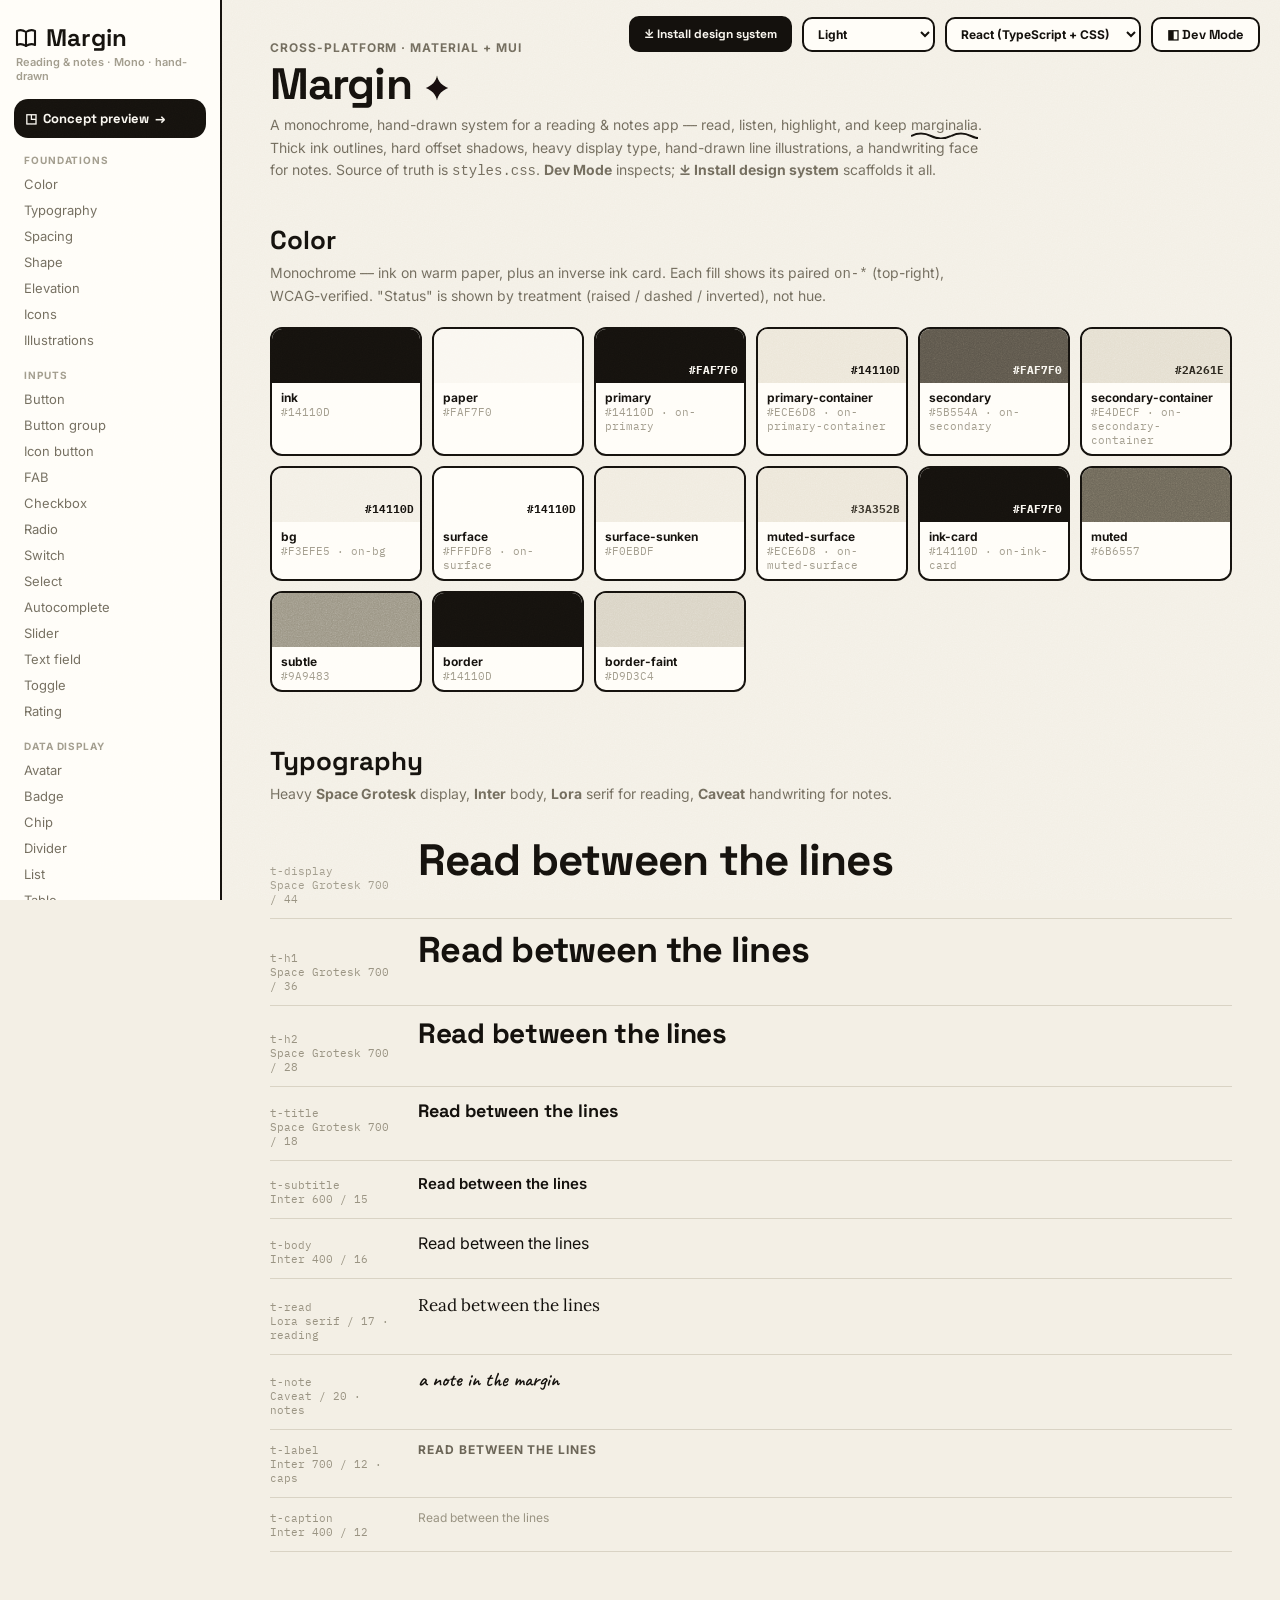
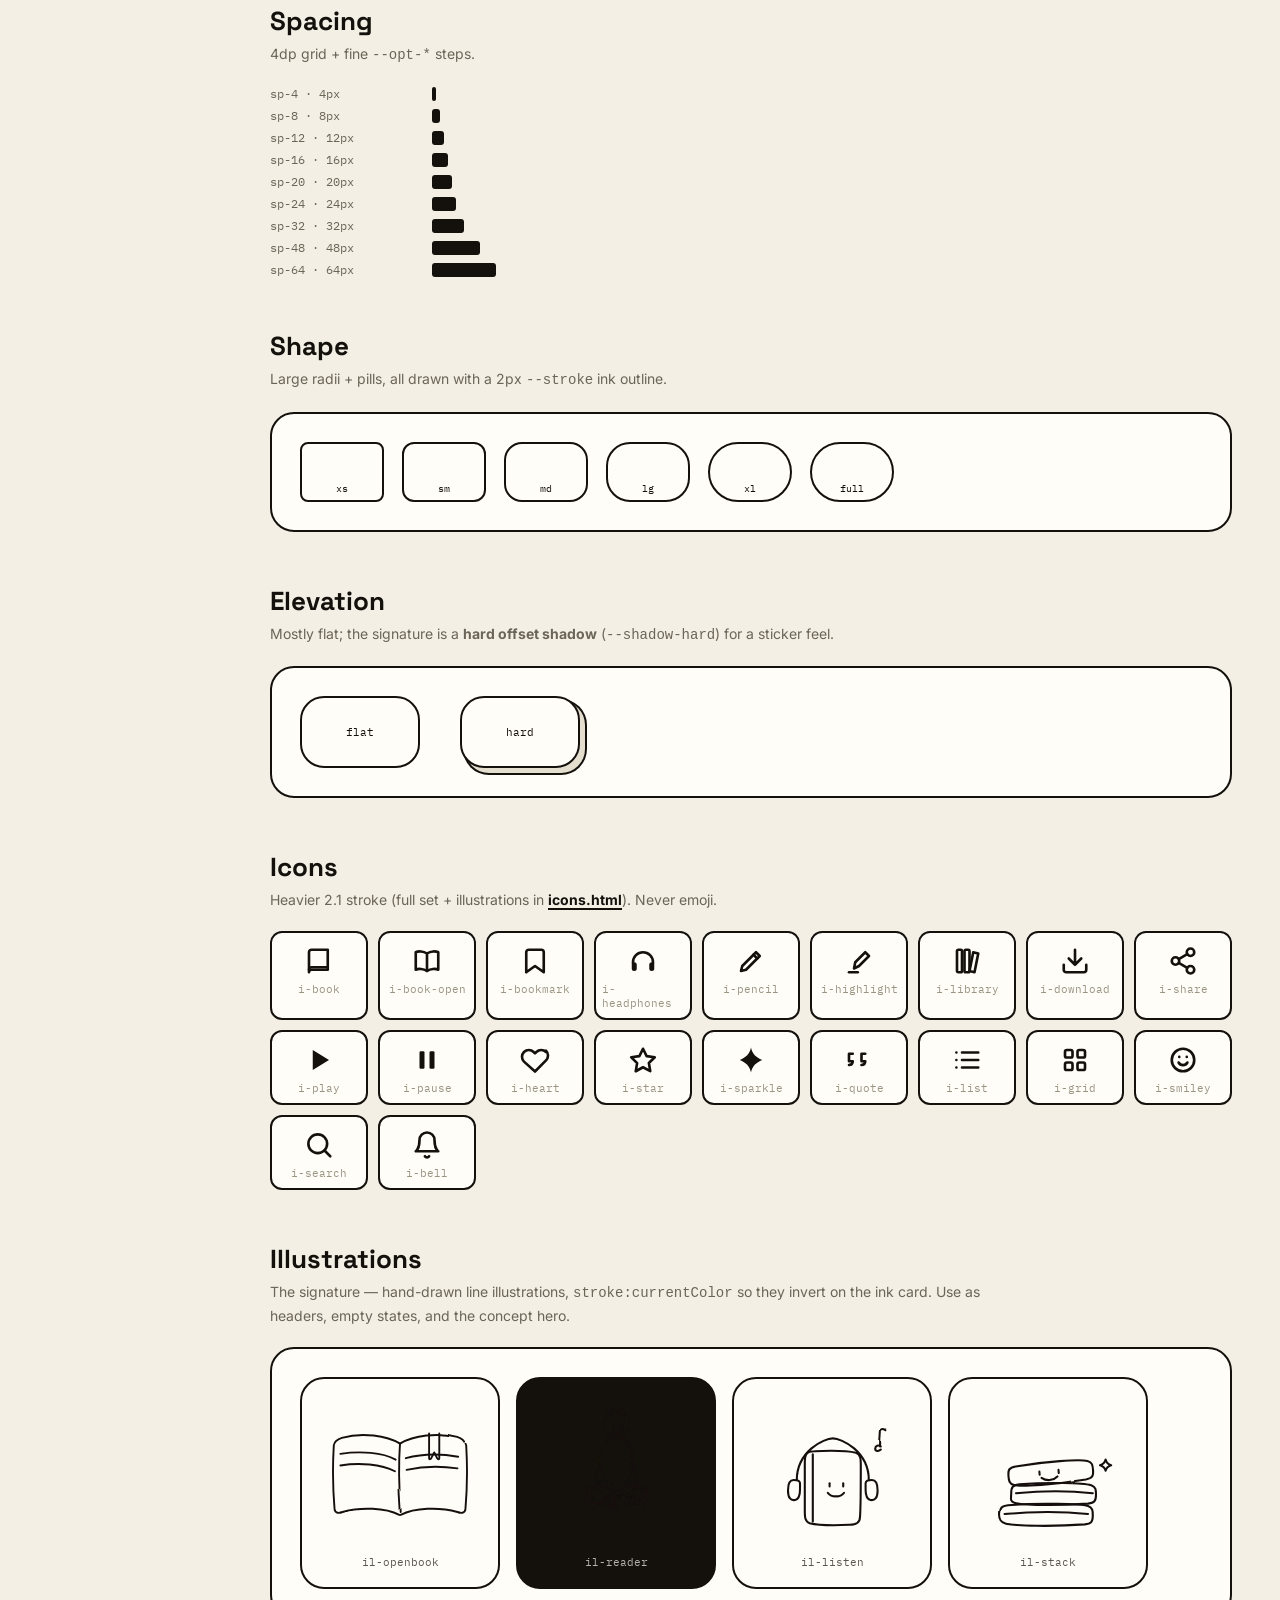
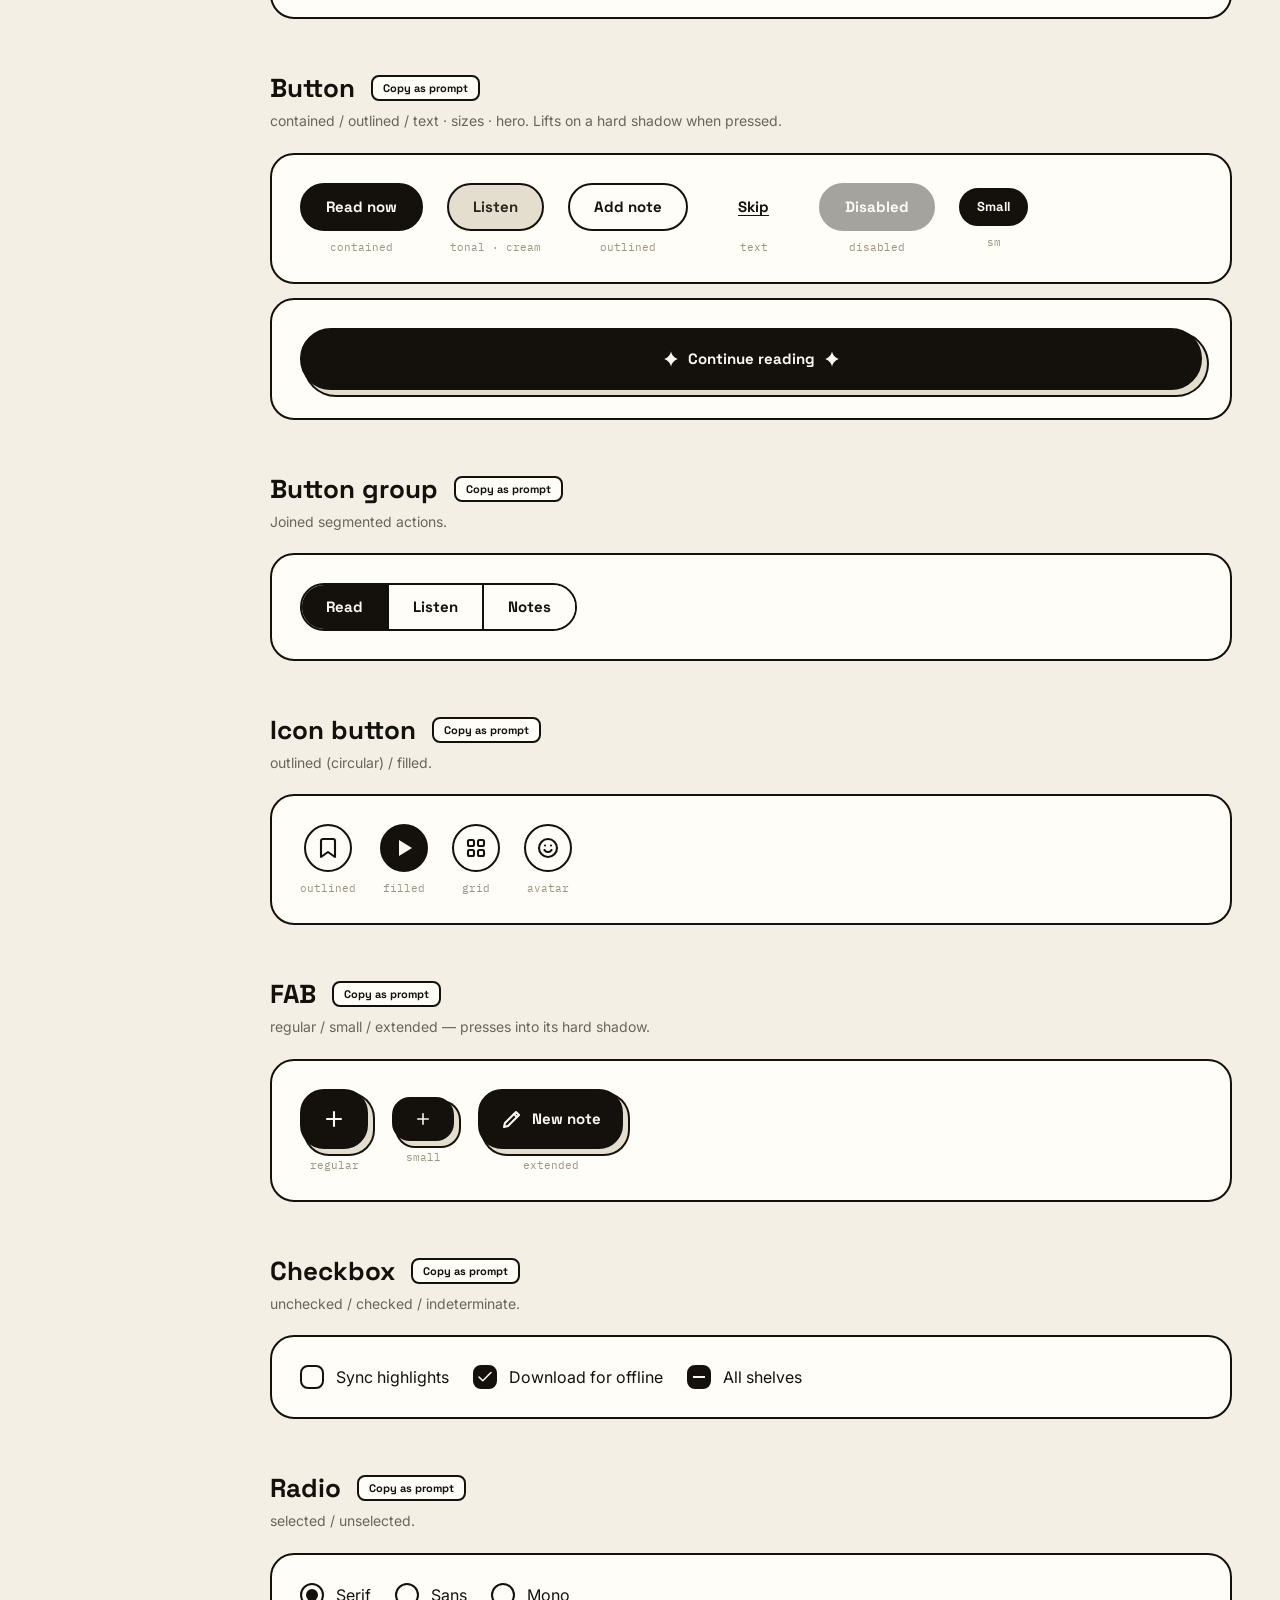
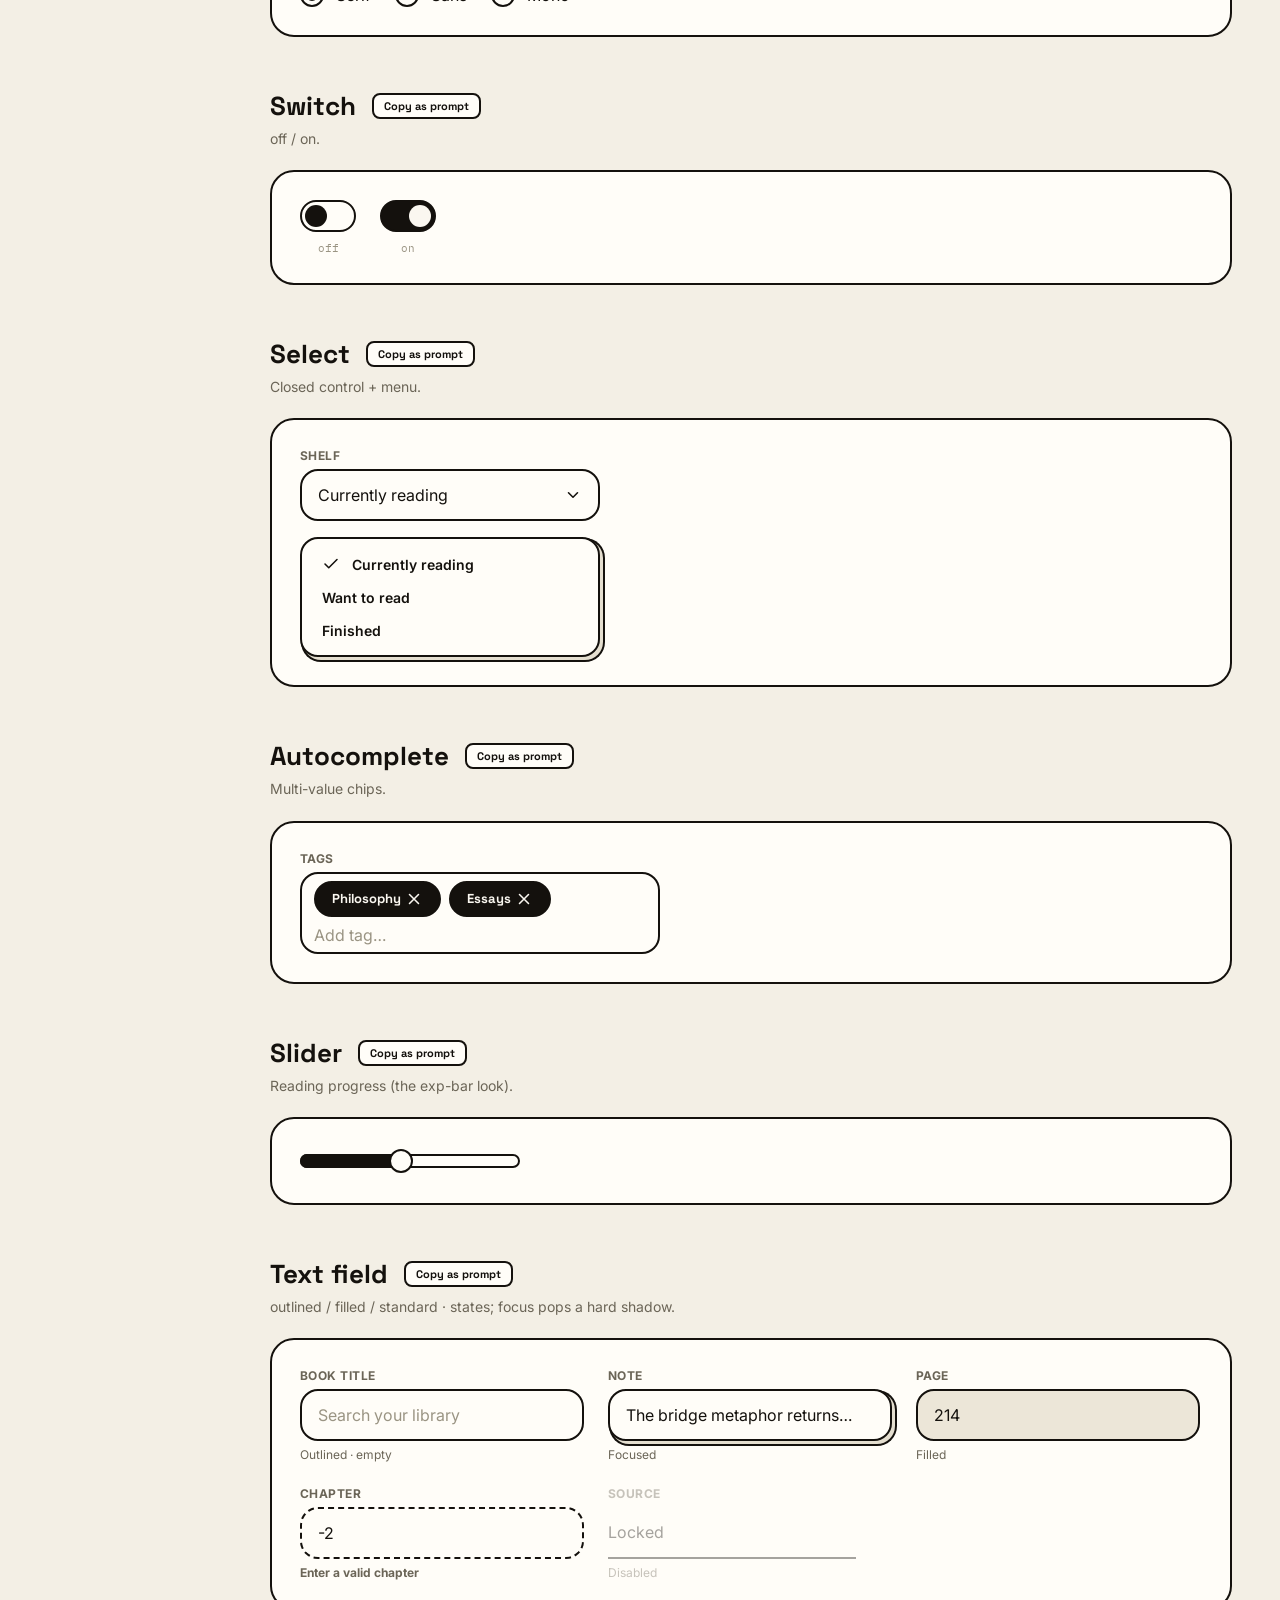
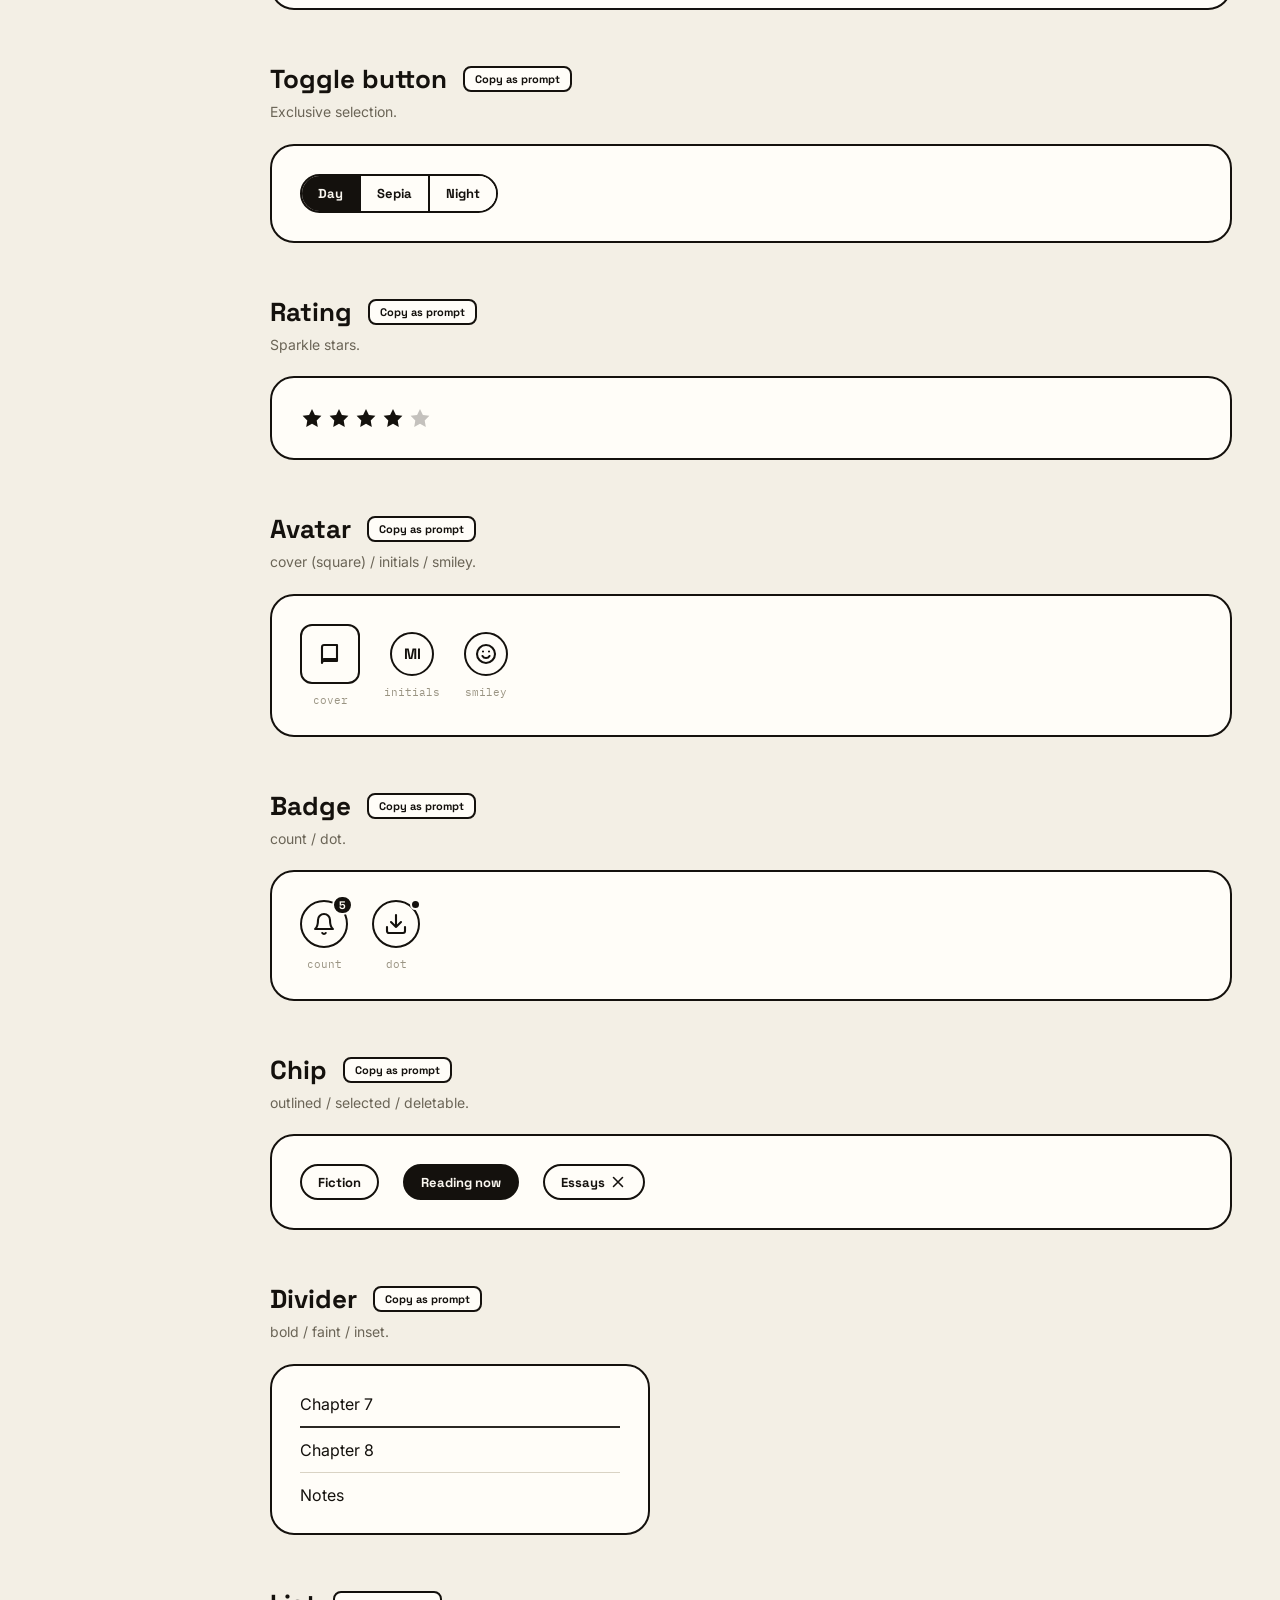
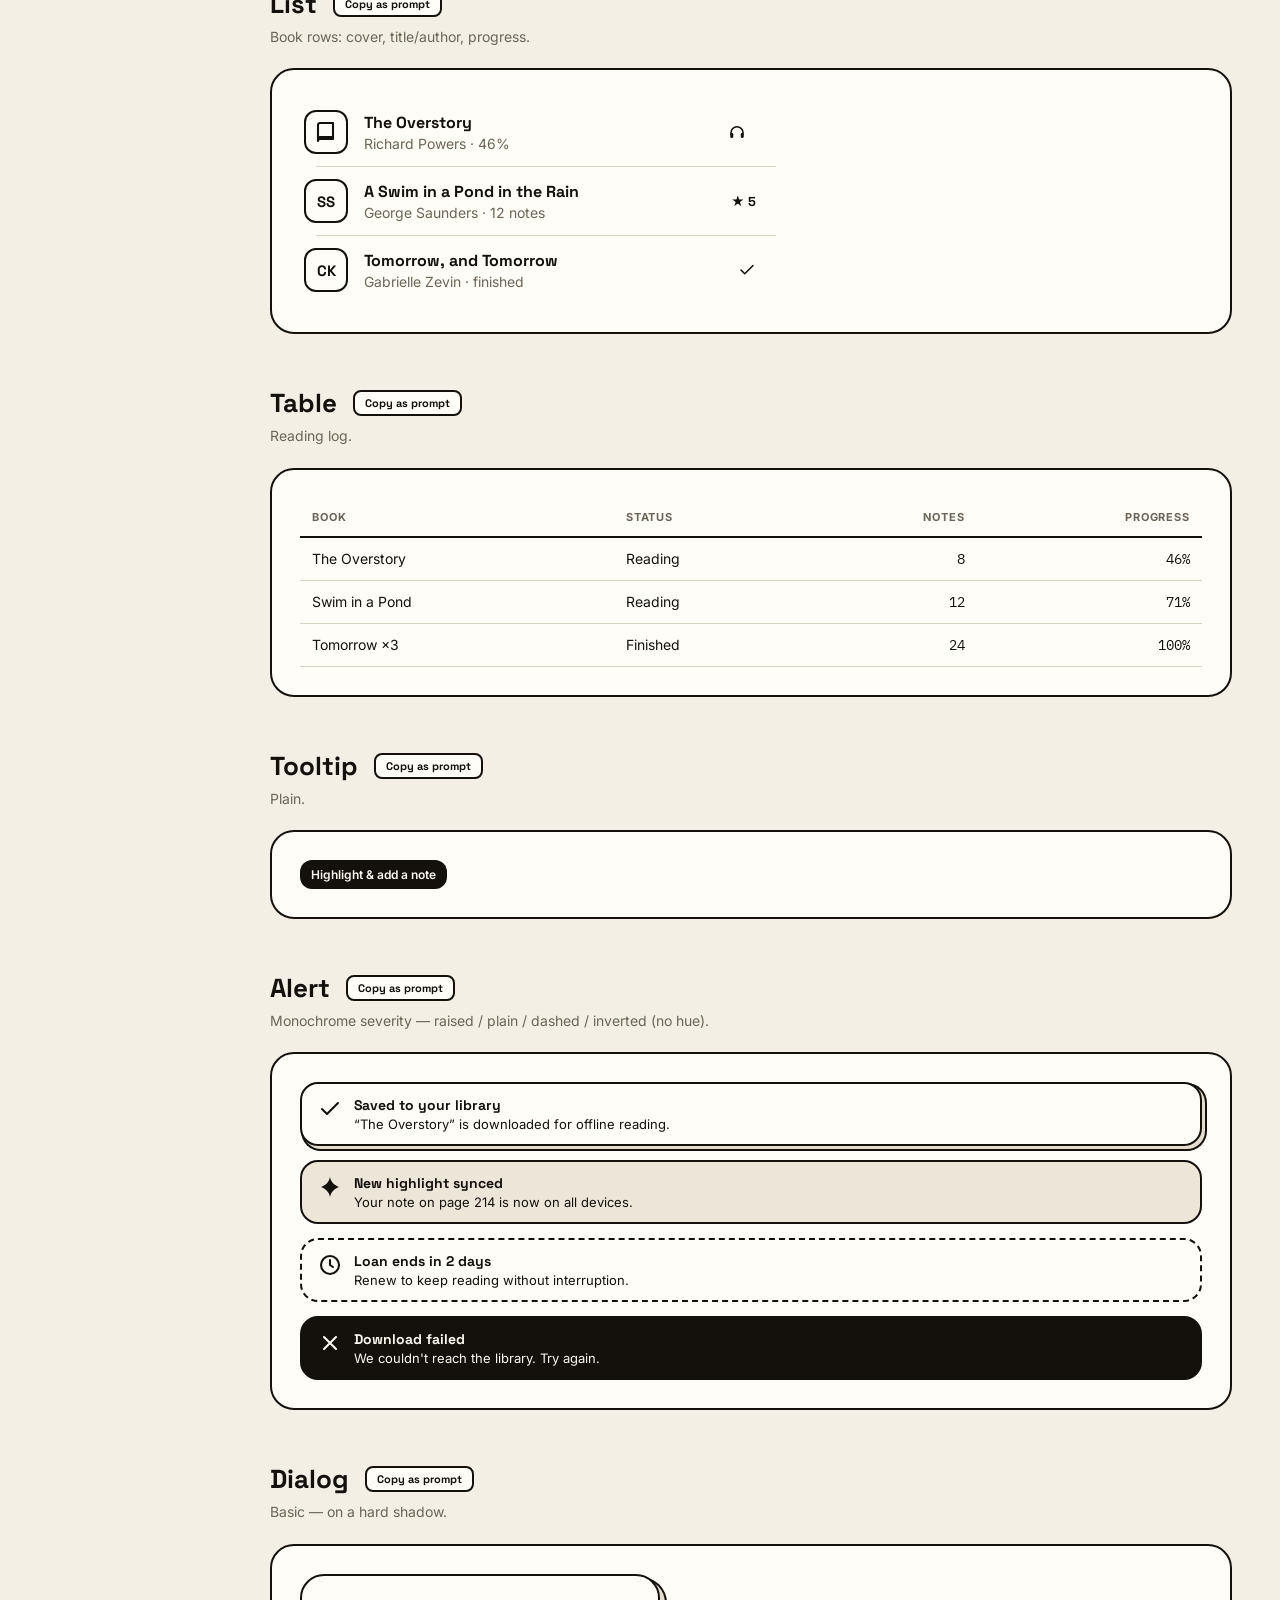
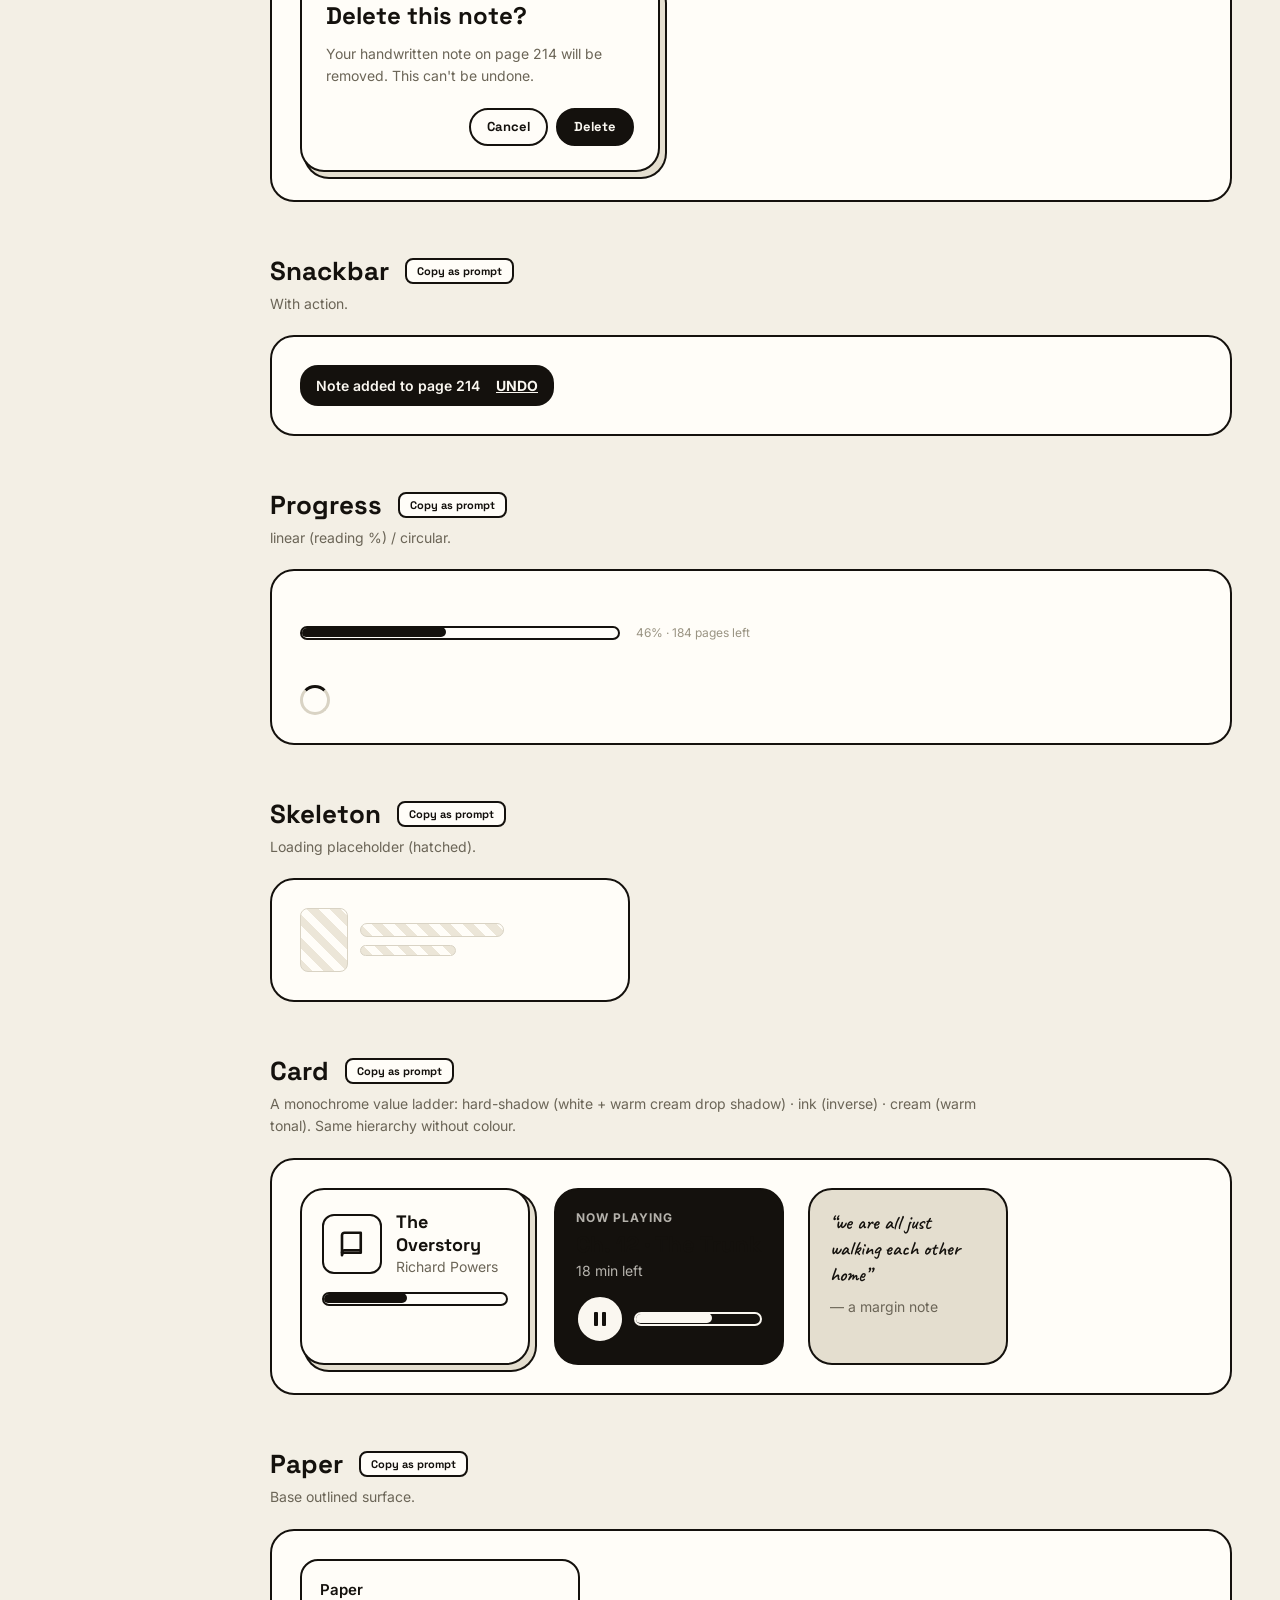
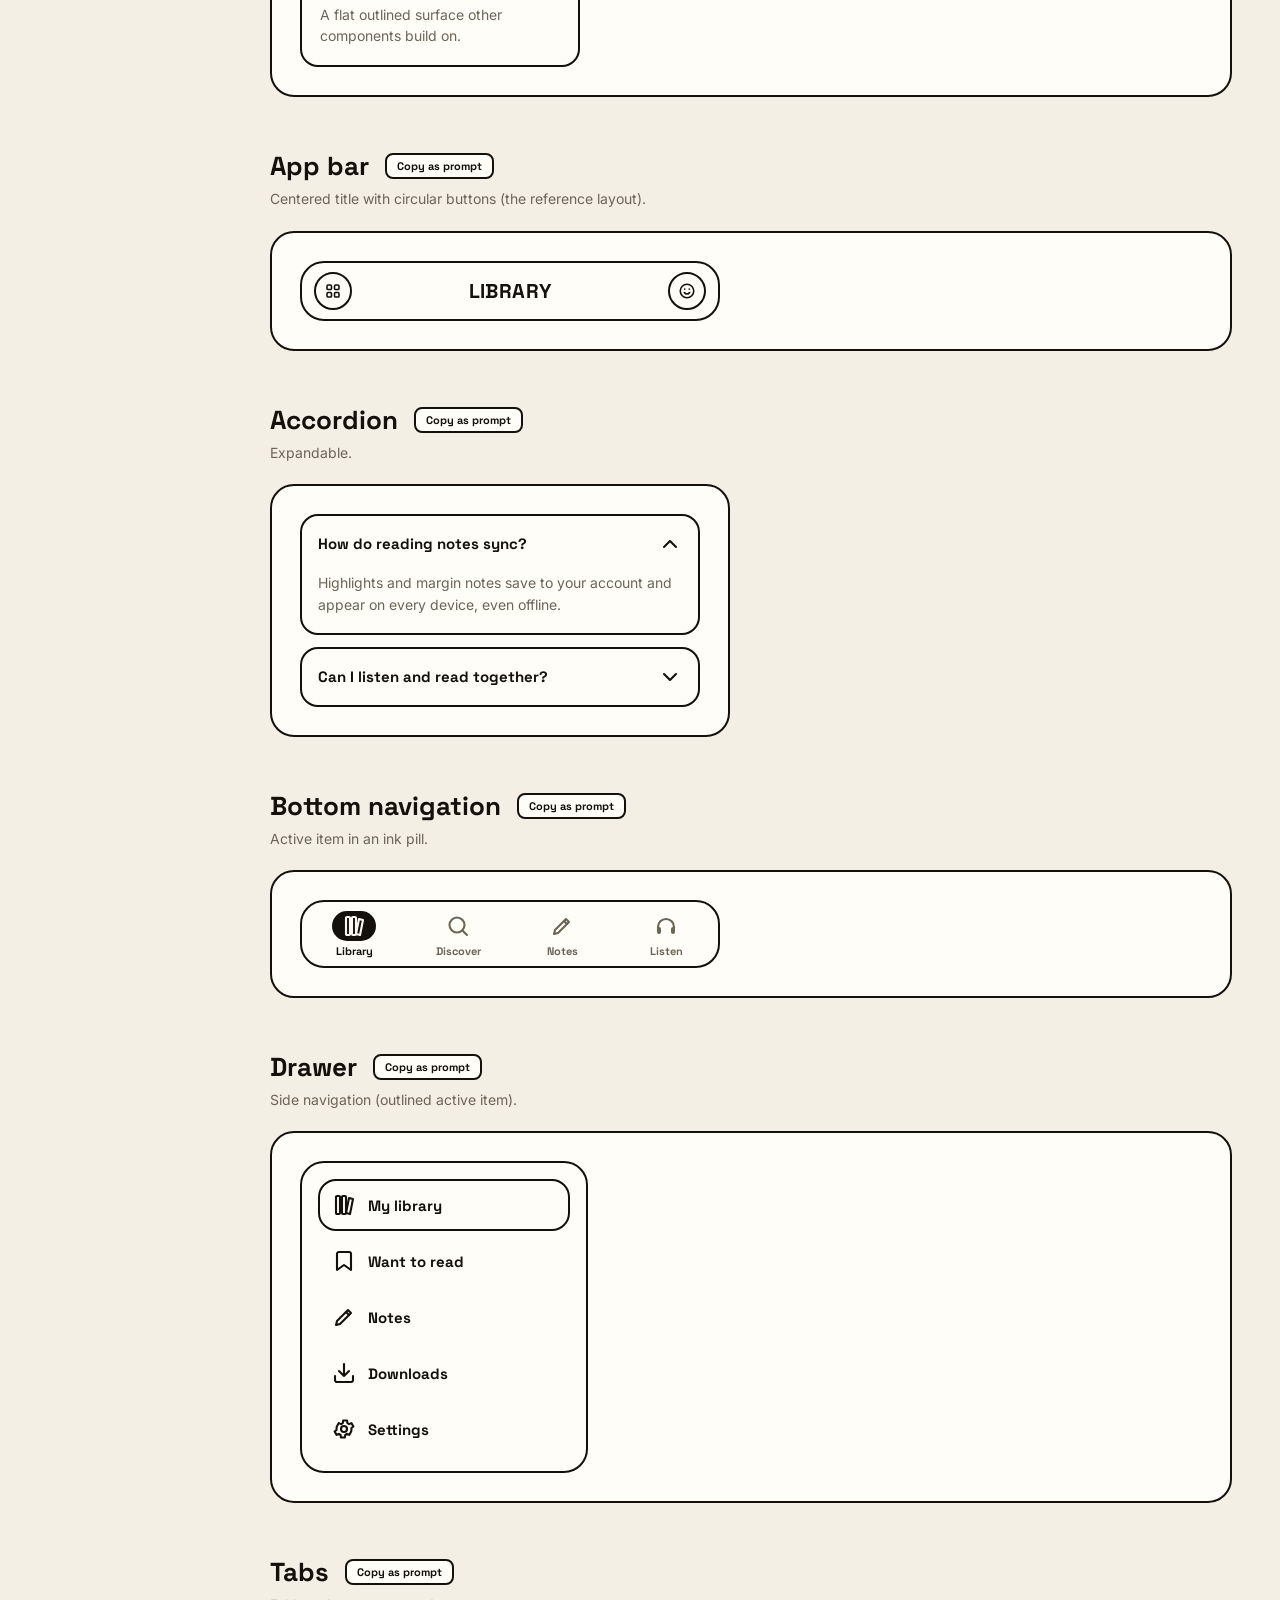
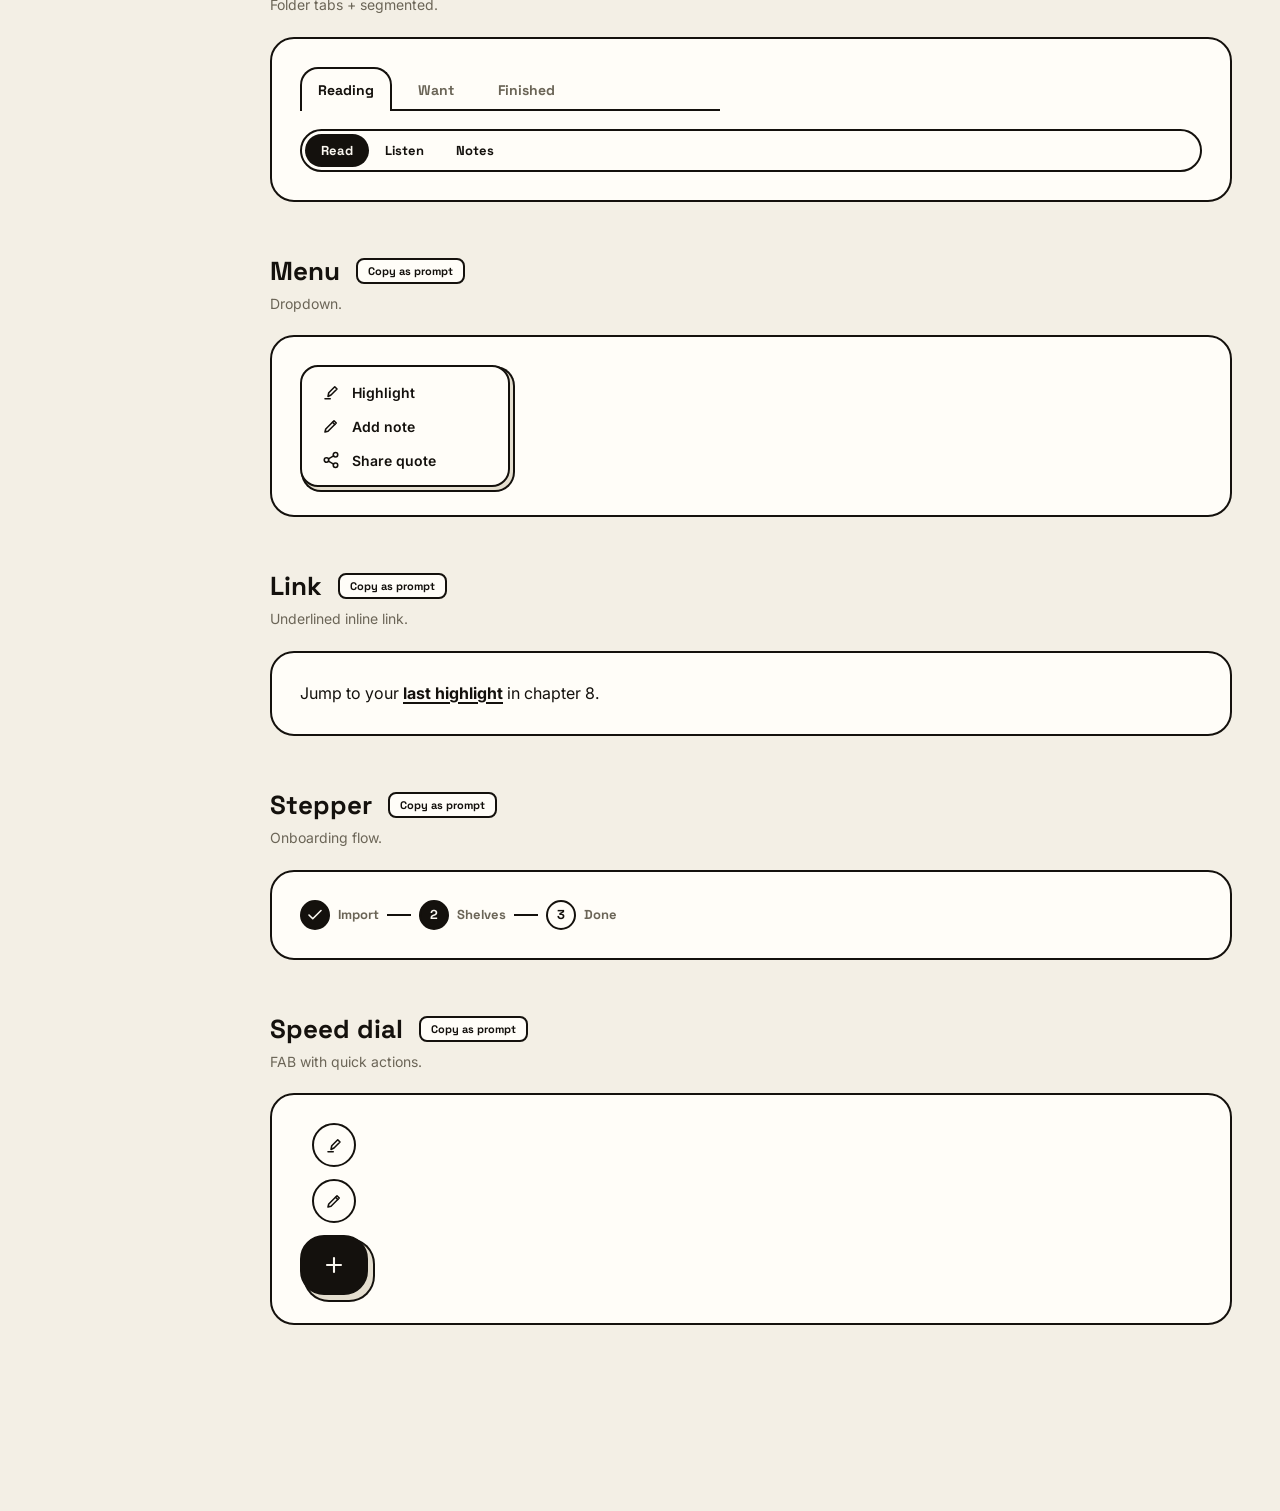
==== examples/02-margin-handdrawn-mono/design-system/index.html @ fa1cd0fe "Mobile Design System — a Claude Code skill for greenfield mobile design systems Turn a one-line brie" ====
<!doctype html>
<html lang="en">
<head>
<meta charset="utf-8">
<meta name="viewport" content="width=device-width, initial-scale=1">
<title>Margin · Design System</title>
<link href="https://fonts.googleapis.com/css2?family=Space+Grotesk:wght@500;600;700&family=Inter:wght@400;500;600;700&family=Caveat:wght@600;700&family=Lora:wght@400;500;600&family=IBM+Plex+Mono:wght@500;600&display=swap" rel="stylesheet">
<link rel="stylesheet" href="styles.css">
<style>
body{font-family:var(--font-body);color:var(--on-surface);background:var(--bg);display:flex}
nav.side{position:sticky;top:0;align-self:flex-start;height:100vh;width:222px;flex:0 0 222px;background:var(--surface);border-right:var(--stroke) solid var(--ink);padding:22px 14px;overflow:auto}
nav.side .brand{font:700 24px var(--font-display);color:var(--ink);margin-bottom:2px;display:flex;align-items:center;gap:8px}
nav.side .tag{font:600 11px var(--font-body);color:var(--subtle);margin:0 0 16px 2px}
nav.side a{display:block;padding:5px 10px;border-radius:8px;font-size:13px;color:var(--muted);text-decoration:none}
nav.side a:hover{background:var(--muted-surface);color:var(--ink)}
nav.side a.concept-link{margin:0 0 8px;padding:11px;font-weight:700;color:var(--on-primary);background:var(--ink);border-radius:14px;font-family:var(--font-display)}
nav.side .grp{font:700 10px var(--font-body);letter-spacing:.9px;text-transform:uppercase;color:var(--subtle);margin:16px 0 5px 10px}
main{flex:1;padding:40px 48px 140px;max-width:1080px}
section{margin-bottom:52px;scroll-margin-top:20px}
h2.sec{font:700 26px var(--font-display);color:var(--on-surface);margin-bottom:5px;display:flex;align-items:center;gap:8px}
.sec-desc{color:var(--muted);font-size:14px;margin-bottom:20px;max-width:720px;line-height:1.6}
.stage{background:var(--surface);border:var(--stroke) solid var(--ink);border-radius:var(--r-lg);padding:28px;display:flex;flex-wrap:wrap;gap:24px;align-items:center}
.stage.col{flex-direction:column;align-items:stretch}
.cell{display:flex;flex-direction:column;align-items:center;gap:9px}.spec{font:11px var(--font-mono);color:var(--subtle)}
.colors{display:grid;grid-template-columns:repeat(auto-fill,minmax(150px,1fr));gap:10px}
.sw{border:var(--stroke) solid var(--ink);border-radius:var(--r-sm);overflow:hidden;background:var(--surface)}
.sw .c{height:54px;display:flex;align-items:flex-end;justify-content:flex-end;padding:6px}.sw .c .on{font:700 11px var(--font-mono)}
.sw .m{padding:7px 9px}.sw .n{font-size:12px;font-weight:700}.sw .v{font:11px var(--font-mono);color:var(--subtle)}
.typerow{display:flex;align-items:baseline;gap:18px;padding:12px 0;border-bottom:1px solid var(--border-faint)}
.typerow .tk{width:130px;flex:0 0 130px;font:11px var(--font-mono);color:var(--subtle)}
.sprow{display:flex;align-items:center;gap:12px;margin-bottom:7px}.sprow .bar{background:var(--ink);height:14px;border-radius:3px}.sprow .lbl{width:150px;font:12px var(--font-mono);color:var(--muted)}
.shaperow{display:flex;gap:18px;flex-wrap:wrap}.shapebox{width:84px;height:60px;background:var(--surface);border:var(--stroke) solid var(--ink);display:flex;align-items:flex-end;justify-content:center;padding:5px;font:10px var(--font-mono);color:var(--ink)}
.iconGrid{display:grid;grid-template-columns:repeat(auto-fill,minmax(92px,1fr));gap:10px}
.iconGrid .it{background:var(--surface);border:var(--stroke) solid var(--ink);border-radius:var(--r-sm);padding:13px 6px 8px;display:flex;flex-direction:column;align-items:center;gap:6px;color:var(--on-surface)}.iconGrid .it .nm{font:11px var(--font-mono);color:var(--subtle)}
.illusRow{display:flex;gap:16px;flex-wrap:wrap}.illusRow .ix{flex:0 0 200px;background:var(--surface);border:var(--stroke) solid var(--ink);border-radius:var(--r-lg);padding:18px}.illusRow .ix.ink{background:var(--ink-card);color:var(--on-ink-card)}.illusRow .ix .nm{font:11px var(--font-mono);opacity:.7;text-align:center;margin-top:8px}

#topctl{position:fixed;top:16px;right:20px;z-index:50;display:flex;gap:10px;align-items:center}
#themeSel,#langSel{font:700 12px var(--font-body);border:var(--stroke) solid var(--ink);border-radius:10px;padding:7px 10px;background:var(--surface);color:var(--ink)}
.ds-btn{font:700 12px var(--font-display);background:var(--ink);border:var(--stroke) solid var(--ink);color:var(--on-primary);border-radius:10px;padding:8px 13px;cursor:pointer}
#devToggle{font:700 13px var(--font-display);background:var(--surface);border:var(--stroke) solid var(--ink);border-radius:10px;padding:7px 14px;cursor:pointer;color:var(--ink)}
#devToggle.on{background:var(--ink);color:var(--on-primary)}
.sec-prompt{font:700 11px var(--font-display);border:var(--stroke) solid var(--ink);background:var(--surface);color:var(--ink);border-radius:8px;padding:4px 10px;margin-left:8px;cursor:pointer;vertical-align:middle}
body.dev [data-insp]:hover{outline:2px dashed var(--ink);outline-offset:4px;cursor:pointer}
.insp-sel{outline:2px solid var(--ink)!important;outline-offset:4px}
#inspector{position:fixed;top:0;right:0;width:344px;height:100vh;background:var(--surface);border-left:var(--stroke) solid var(--ink);transform:translateX(100%);transition:transform .26s var(--ease);z-index:49;overflow:auto;padding:58px 20px 40px}
body.inspecting #inspector{transform:translateX(0)}body.inspecting main{margin-right:344px}
#inspector .iclose{position:absolute;top:16px;right:16px;border:none;background:none;font-size:18px;color:var(--muted);cursor:pointer}
#inspector .nm{font:700 21px var(--font-display);color:var(--on-surface)}#inspector .file{font:12px var(--font-mono);color:var(--subtle);margin-top:2px}
#inspector .desc{font-size:13px;color:var(--muted);line-height:1.6;margin-top:10px}
#inspector h4{font:700 11px var(--font-body);letter-spacing:.6px;text-transform:uppercase;color:var(--subtle);margin:20px 0 8px}
.prop{padding:8px 0;border-bottom:1px solid var(--border-faint)}.prop .pn{font:600 13px var(--font-mono)}.prop .pt{font:11px var(--font-mono);color:var(--muted)}.prop .pdef{font:11px var(--font-mono);color:var(--subtle)}
.tok{display:flex;align-items:center;gap:10px;padding:7px 8px;border-radius:8px;cursor:pointer}.tok:hover{background:var(--muted-surface)}
.tok .tsw{width:22px;height:22px;border-radius:5px;border:var(--stroke) solid var(--ink);flex:0 0 22px}.tok .tn{font:600 12px var(--font-mono)}.tok .tr{font-size:11px;color:var(--muted)}.tok .tv{margin-left:auto;font:11px var(--font-mono);color:var(--subtle)}
.metric{display:flex;justify-content:space-between;font:12px var(--font-mono);padding:5px 0;border-bottom:1px dashed var(--border-faint)}.metric .mk{color:var(--muted)}
.copyprompt{width:100%;margin-top:16px;font:700 13px var(--font-display);background:var(--ink);color:var(--on-primary);border:none;border-radius:12px;padding:11px;cursor:pointer}
.copied{position:fixed;bottom:24px;left:50%;transform:translateX(-50%);background:var(--ink);color:var(--on-primary);font-size:12px;padding:8px 16px;border-radius:8px;opacity:0;transition:.2s;z-index:60;pointer-events:none}.copied.show{opacity:.97}
</style>
</head>
<body>

<!-- ROUGHEN FILTERS — wobble & uneven weight for hand-drawn line art (.illus / .sparkle) -->
<svg width="0" height="0" style="position:absolute" aria-hidden="true">
  <filter id="rough" x="-8%" y="-8%" width="116%" height="116%"><feTurbulence type="fractalNoise" baseFrequency="0.014" numOctaves="2" seed="7" result="n"/><feDisplacementMap in="SourceGraphic" in2="n" scale="2.6" xChannelSelector="R" yChannelSelector="G"/></filter>
  <filter id="rough2" x="-8%" y="-8%" width="116%" height="116%"><feTurbulence type="fractalNoise" baseFrequency="0.022" numOctaves="2" seed="24" result="n"/><feDisplacementMap in="SourceGraphic" in2="n" scale="1.8" xChannelSelector="R" yChannelSelector="G"/></filter>
</svg>

<!-- SPRITE (copied from icons.html — icons + doodles + illustrations) -->
<svg width="0" height="0" style="position:absolute" aria-hidden="true">
  <symbol id="i-grid" viewBox="0 0 24 24"><rect x="4" y="4" width="6" height="6" rx="1.5"/><rect x="14" y="4" width="6" height="6" rx="1.5"/><rect x="4" y="14" width="6" height="6" rx="1.5"/><rect x="14" y="14" width="6" height="6" rx="1.5"/></symbol>
  <symbol id="i-smiley" viewBox="0 0 24 24"><circle cx="12" cy="12" r="9"/><path d="M8.5 14a4 4 0 0 0 7 0M9 9.5h.01M15 9.5h.01"/></symbol>
  <symbol id="i-menu" viewBox="0 0 24 24"><path d="M4 7h16M4 12h16M4 17h10"/></symbol>
  <symbol id="i-search" viewBox="0 0 24 24"><circle cx="11" cy="11" r="7.5"/><path d="M21 21l-4.6-4.6"/></symbol>
  <symbol id="i-back" viewBox="0 0 24 24"><path d="M19 12H5"/><path d="M12 19l-7-7 7-7"/></symbol>
  <symbol id="i-chevron-right" viewBox="0 0 24 24"><path d="M9 18l6-6-6-6"/></symbol>
  <symbol id="i-chevron-down" viewBox="0 0 24 24"><path d="M6 9l6 6 6-6"/></symbol>
  <symbol id="i-close" viewBox="0 0 24 24"><path d="M18 6L6 18M6 6l12 12"/></symbol>
  <symbol id="i-check" viewBox="0 0 24 24"><path d="M20 6L9 17l-5-5"/></symbol>
  <symbol id="i-plus" viewBox="0 0 24 24"><path d="M12 5v14M5 12h14"/></symbol>
  <symbol id="i-more-v" viewBox="0 0 24 24"><circle cx="12" cy="5" r="1.7" fill="currentColor" stroke="none"/><circle cx="12" cy="12" r="1.7" fill="currentColor" stroke="none"/><circle cx="12" cy="19" r="1.7" fill="currentColor" stroke="none"/></symbol>
  <symbol id="i-bell" viewBox="0 0 24 24"><path d="M18 8a6 6 0 0 0-12 0c0 7-3 9-3 9h18s-3-2-3-9"/><path d="M13.7 21a2 2 0 0 1-3.4 0"/></symbol>
  <symbol id="i-user" viewBox="0 0 24 24"><path d="M20 21v-2a4 4 0 0 0-4-4H8a4 4 0 0 0-4 4v2"/><circle cx="12" cy="7" r="4"/></symbol>
  <symbol id="i-settings" viewBox="0 0 24 24"><circle cx="12" cy="12" r="3"/><path d="M19.4 13a7.5 7.5 0 0 0 0-2l2-1.5-2-3.4-2.3 1a7.5 7.5 0 0 0-1.7-1l-.3-2.6h-4l-.3 2.6a7.5 7.5 0 0 0-1.7 1l-2.3-1-2 3.4L4.6 11a7.5 7.5 0 0 0 0 2l-2 1.5 2 3.4 2.3-1a7.5 7.5 0 0 0 1.7 1l.3 2.6h4l.3-2.6a7.5 7.5 0 0 0 1.7-1l2.3 1 2-3.4z"/></symbol>
  <symbol id="i-book" viewBox="0 0 24 24"><path d="M4 5a2 2 0 0 1 2-2h13v16H6a2 2 0 0 0-2 2z"/><path d="M19 17H6a2 2 0 0 0-2 2"/></symbol>
  <symbol id="i-book-open" viewBox="0 0 24 24"><path d="M12 6C9 4 5 4 3 5v14c2-1 6-1 9 1 3-2 7-2 9-1V5c-2-1-6-1-9 1z"/><path d="M12 7v13"/></symbol>
  <symbol id="i-bookmark" viewBox="0 0 24 24"><path d="M19 21l-7-5-7 5V5a2 2 0 0 1 2-2h10a2 2 0 0 1 2 2z"/></symbol>
  <symbol id="i-headphones" viewBox="0 0 24 24"><path d="M4 14v-1a8 8 0 0 1 16 0v1"/><rect x="3" y="13" width="4" height="7" rx="2" fill="currentColor" stroke="none"/><rect x="17" y="13" width="4" height="7" rx="2" fill="currentColor" stroke="none"/></symbol>
  <symbol id="i-pencil" viewBox="0 0 24 24"><path d="M4 20l1-4L16 5l3 3L8 19z"/><path d="M14 7l3 3"/></symbol>
  <symbol id="i-highlight" viewBox="0 0 24 24"><path d="M9 13l-1 5 4-2 8-8-3-3-8 8z"/><path d="M4 21h7"/></symbol>
  <symbol id="i-library" viewBox="0 0 24 24"><rect x="4" y="3" width="4" height="18" rx="1"/><rect x="10" y="3" width="4" height="18" rx="1"/><path d="M17 5l4 1-3 15-4-1z"/></symbol>
  <symbol id="i-download" viewBox="0 0 24 24"><path d="M21 15v4a2 2 0 0 1-2 2H5a2 2 0 0 1-2-2v-4"/><path d="M7 10l5 5 5-5M12 15V3"/></symbol>
  <symbol id="i-share" viewBox="0 0 24 24"><circle cx="18" cy="5" r="3"/><circle cx="6" cy="12" r="3"/><circle cx="18" cy="19" r="3"/><path d="M8.6 13.5l6.8 4M15.4 6.5l-6.8 4"/></symbol>
  <symbol id="i-play" viewBox="0 0 24 24"><path d="M7 4l13 8-13 8z" fill="currentColor" stroke="none"/></symbol>
  <symbol id="i-pause" viewBox="0 0 24 24"><rect x="6" y="5" width="4" height="14" rx="1" fill="currentColor" stroke="none"/><rect x="14" y="5" width="4" height="14" rx="1" fill="currentColor" stroke="none"/></symbol>
  <symbol id="i-heart" viewBox="0 0 24 24"><path d="M20.8 5.6a5.4 5.4 0 0 0-7.7 0L12 6.7l-1.1-1.1a5.4 5.4 0 1 0-7.7 7.7L12 21.2l8.8-8.9a5.4 5.4 0 0 0 0-7.7z"/></symbol>
  <symbol id="i-star" viewBox="0 0 24 24"><path d="M12 3l2.9 5.9 6.5.9-4.7 4.6 1.1 6.5L12 17.8 6.2 21l1.1-6.5L2.6 9.8l6.5-.9z"/></symbol>
  <symbol id="i-quote" viewBox="0 0 24 24"><path d="M7 7H4v6h3c0 2-1 3-3 3M17 7h-3v6h3c0 2-1 3-3 3"/></symbol>
  <symbol id="i-list" viewBox="0 0 24 24"><path d="M8 6h13M8 12h13M8 18h13M3.5 6h.01M3.5 12h.01M3.5 18h.01"/></symbol>
  <symbol id="i-clock" viewBox="0 0 24 24"><circle cx="12" cy="12" r="9"/><path d="M12 7v5l3 2"/></symbol>
  <symbol id="i-sparkle" viewBox="0 0 24 24"><path d="M12 2c1 5 4 8 9 10-5 2-8 5-9 10-1-5-4-8-9-10 5-2 8-5 9-10z" fill="currentColor" stroke="none"/></symbol>
  <symbol id="il-openbook" viewBox="0 0 220 170"><g fill="none" stroke="currentColor" stroke-width="2.6" stroke-linecap="round" stroke-linejoin="round"><path d="M110 46C108 72 109 112 111 140"/><path d="M110 46C92 35 58 30 30 38C24 40 20 42 19 48C17 80 18 112 20 136C21 142 26 142 31 140C56 133 90 134 109 144"/><path d="M110 46C128 35 162 30 190 38C196 40 200 42 201 48C203 80 202 112 200 136C199 142 194 142 189 140C164 133 130 134 111 144"/><path d="M28 60C56 56 86 58 104 68"/><path d="M28 76C54 72 84 74 103 84"/><path d="M118 66C140 60 168 60 190 64"/><path d="M119 82C142 77 168 77 189 80"/><path d="M150 32C150 46 150 58 150 66C150 68 152 68 153 66L157 58L161 66C162 68 164 68 164 66C164 56 164 44 164 32"/></g></symbol>
  <symbol id="il-reader" viewBox="0 0 200 200"><g fill="none" stroke="currentColor" stroke-width="2.6" stroke-linecap="round" stroke-linejoin="round"><path d="M83 38C82 23 95 16 104 18C117 21 121 34 116 44C112 52 103 56 95 53C87 50 83 45 83 38Z"/><path d="M85 31C90 22 105 21 113 28"/><path d="M95 37v3"/><path d="M107 37v3"/><path d="M96 45C99 48 104 48 107 45"/><path d="M96 55C83 60 77 74 80 94C81 104 85 111 94 115"/><path d="M105 55C119 59 125 75 122 97C121 107 117 112 109 116"/><path d="M82 90C72 98 70 114 78 126"/><path d="M119 90C129 98 131 114 123 126"/><path d="M80 112C69 122 63 134 70 142C82 140 98 134 110 134C123 134 133 138 138 143C143 134 134 121 121 113"/><path d="M85 134C100 128 116 128 130 134"/><path d="M100 150C86 140 70 140 60 144C60 132 60 124 60 121C70 117 86 117 100 127C114 117 130 117 140 121C140 124 140 132 140 144C130 140 114 140 100 150Z"/><path d="M100 127v23"/></g></symbol>
  <symbol id="il-listen" viewBox="0 0 200 180"><g fill="none" stroke="currentColor" stroke-width="2.6" stroke-linecap="round" stroke-linejoin="round"><path d="M66 78C66 68 68 64 78 64C100 63 122 64 130 66C136 68 136 74 136 82C136 110 136 134 135 146C135 154 130 156 122 156C100 157 80 156 72 154C66 152 66 146 66 138Z"/><path d="M76 68C76 96 76 124 76 152"/><path d="M97 104v4"/><path d="M114 104v4"/><path d="M96 116C101 122 110 122 115 116"/><path d="M56 100C56 64 90 48 101 48C112 48 146 64 146 100"/><path d="M52 100C47 100 45 105 45 113C45 122 48 126 54 125C59 124 60 119 60 112V104C60 101 56 100 52 100Z"/><path d="M150 100C155 100 157 105 157 113C157 122 154 126 148 125C143 124 142 119 142 112V104C142 101 146 100 150 100Z"/><path d="M160 58C160 50 161 44 161 40C161 37 165 37 168 39M161 58C158 56 154 57 154 61C154 64 158 65 161 62"/></g></symbol>
  <symbol id="il-stack" viewBox="0 0 200 175"><g fill="none" stroke="currentColor" stroke-width="2.6" stroke-linecap="round" stroke-linejoin="round"><path d="M40 140C40 132 42 130 50 129C90 126 140 127 150 130C156 132 156 136 156 142C156 150 154 152 146 153C106 156 58 155 48 152C42 150 40 147 40 140Z"/><path d="M47 140C80 137 120 137 150 140"/><path d="M54 114C54 106 56 104 64 103C100 100 144 101 154 104C160 106 160 110 160 116C160 124 158 126 150 127C110 130 66 129 58 126C52 124 54 120 54 114Z"/><path d="M60 114C92 111 128 111 156 114"/><g transform="rotate(-5 100 84)"><path d="M50 88C50 80 52 78 60 77C98 74 140 75 150 78C156 80 156 84 156 90C156 98 154 100 146 101C108 104 64 103 56 100C50 98 50 94 50 88Z"/><path d="M89 86v4"/><path d="M113 86v4"/><path d="M91 94C97 99 105 99 111 94"/></g><path d="M172 72C173 76 175 78 179 79C175 80 173 82 172 86C171 82 169 80 165 79C169 78 171 76 172 72Z"/></g></symbol>
</svg>

<div id="topctl">
  <button class="ds-btn" onclick="copyFullSystem()" title="Copy a prompt to install or update the whole design system">⤓ Install design system</button>
  <select id="themeSel" title="Preview theme" onchange="document.documentElement.setAttribute('data-theme',this.value)"><option value="">Light</option><option value="dark">Dark (inverted)</option></select>
  <select id="langSel" title="Copy-as-prompt target"></select>
  <button id="devToggle" onclick="toggleDev()">◧ Dev Mode</button>
</div>
<aside id="inspector"><button class="iclose" onclick="closeInspector()">✕</button><div id="inspectorBody"></div></aside>
<div class="copied" id="copied">Copied</div>

<nav class="side">
  <div class="brand"><svg class="ico" style="color:var(--ink)"><use href="#i-book-open"/></svg>Margin</div>
  <div class="tag">Reading &amp; notes · Mono · hand-drawn</div>
  <a class="concept-link" href="concept.html">◳ &nbsp;Concept preview &nbsp;→</a>
  <div class="grp">Foundations</div>
  <a href="#colors">Color</a><a href="#type">Typography</a><a href="#spacing">Spacing</a><a href="#shape">Shape</a><a href="#elevation">Elevation</a><a href="#icons">Icons</a><a href="#illustrations">Illustrations</a>
  <div class="grp">Inputs</div>
  <a href="#button">Button</a><a href="#buttongroup">Button group</a><a href="#iconbtn">Icon button</a><a href="#fab">FAB</a><a href="#checkbox">Checkbox</a><a href="#radio">Radio</a><a href="#switch">Switch</a><a href="#select">Select</a><a href="#autocomplete">Autocomplete</a><a href="#slider">Slider</a><a href="#field">Text field</a><a href="#toggle">Toggle</a><a href="#rating">Rating</a>
  <div class="grp">Data display</div>
  <a href="#avatar">Avatar</a><a href="#badge">Badge</a><a href="#chip">Chip</a><a href="#divider">Divider</a><a href="#list">List</a><a href="#table">Table</a><a href="#tooltip">Tooltip</a>
  <div class="grp">Feedback</div>
  <a href="#alert">Alert</a><a href="#dialog">Dialog</a><a href="#snackbar">Snackbar</a><a href="#progress">Progress</a><a href="#skeleton">Skeleton</a>
  <div class="grp">Surfaces</div>
  <a href="#card">Card</a><a href="#paper">Paper</a><a href="#appbar">App bar</a><a href="#accordion">Accordion</a>
  <div class="grp">Navigation</div>
  <a href="#bottomnav">Bottom nav</a><a href="#drawer">Drawer</a><a href="#tabs">Tabs</a><a href="#menu">Menu</a><a href="#link">Link</a><a href="#stepper">Stepper</a><a href="#speeddial">Speed dial</a>
</nav>

<main>
  <header style="margin-bottom:40px">
    <div class="t-label">Cross-platform · Material + MUI</div>
    <div class="t-display" style="margin-top:6px">Margin <span class="sparkle"><svg class="ico ico--lg"><use href="#i-sparkle"/></svg></span></div>
    <p class="sec-desc" style="margin-top:8px">A monochrome, hand-drawn system for a reading &amp; notes app — read, listen, highlight, and keep <span class="u-wavy">marginalia</span>. Thick ink outlines, hard offset shadows, heavy display type, hand-drawn line illustrations, a handwriting face for notes. Source of truth is <code>styles.css</code>. <b>Dev Mode</b> inspects; <b>⤓ Install design system</b> scaffolds it all.</p>
  </header>

  <section id="colors"><h2 class="sec">Color</h2><p class="sec-desc">Monochrome — ink on warm paper, plus an inverse ink card. Each fill shows its paired <code>on-*</code> (top-right), WCAG-verified. "Status" is shown by treatment (raised / dashed / inverted), not hue.</p><div class="colors" id="colorGrid"></div></section>

  <section id="type"><h2 class="sec">Typography</h2><p class="sec-desc">Heavy <b>Space Grotesk</b> display, <b>Inter</b> body, <b>Lora</b> serif for reading, <b>Caveat</b> handwriting for notes.</p><div id="typeList"></div></section>

  <section id="spacing"><h2 class="sec">Spacing</h2><p class="sec-desc">4dp grid + fine <code>--opt-*</code> steps.</p><div id="spacingList"></div></section>

  <section id="shape"><h2 class="sec">Shape</h2><p class="sec-desc">Large radii + pills, all drawn with a 2px <code>--stroke</code> ink outline.</p><div class="stage"><div class="shaperow" id="shapeRow"></div></div></section>

  <section id="elevation"><h2 class="sec">Elevation</h2><p class="sec-desc">Mostly flat; the signature is a <b>hard offset shadow</b> (<code>--shadow-hard</code>) for a sticker feel.</p>
    <div class="stage" style="gap:40px"><div class="card" style="width:120px;height:72px;display:grid;place-items:center;font:11px var(--font-mono)">flat</div><div class="card shadow" style="width:120px;height:72px;display:grid;place-items:center;font:11px var(--font-mono)">hard</div></div></section>

  <section id="icons"><h2 class="sec">Icons</h2><p class="sec-desc">Heavier 2.1 stroke (full set + illustrations in <a class="link" href="icons.html">icons.html</a>). Never emoji.</p><div class="iconGrid" id="iconGrid"></div></section>

  <section id="illustrations"><h2 class="sec">Illustrations</h2><p class="sec-desc">The signature — hand-drawn line illustrations, <code>stroke:currentColor</code> so they invert on the ink card. Use as headers, empty states, and the concept hero.</p>
    <div class="stage"><div class="illusRow" id="illusRow"></div></div></section>

  <!-- ============ INPUTS ============ -->
  <section id="button"><h2 class="sec">Button</h2><p class="sec-desc">contained / outlined / text · sizes · hero. Lifts on a hard shadow when pressed.</p>
    <div class="stage">
      <div class="cell"><button class="btn btn-contained" data-insp="button">Read now</button><div class="spec">contained</div></div>
      <div class="cell"><button class="btn btn-tonal" data-insp="button">Listen</button><div class="spec">tonal · cream</div></div>
      <div class="cell"><button class="btn btn-outlined" data-insp="button">Add note</button><div class="spec">outlined</div></div>
      <div class="cell"><button class="btn btn-text" data-insp="button">Skip</button><div class="spec">text</div></div>
      <div class="cell"><button class="btn btn-contained disabled" data-insp="button">Disabled</button><div class="spec">disabled</div></div>
      <div class="cell"><button class="btn btn-contained btn--sm" data-insp="button">Small</button><div class="spec">sm</div></div>
    </div>
    <div class="stage" style="margin-top:14px"><button class="btn btn-contained btn--hero" data-insp="button"><svg class="ico"><use href="#i-sparkle"/></svg>Continue reading<svg class="ico"><use href="#i-sparkle"/></svg></button></div></section>

  <section id="buttongroup"><h2 class="sec">Button group</h2><p class="sec-desc">Joined segmented actions.</p>
    <div class="stage"><div class="btn-group" data-insp="buttongroup"><button class="btn sel">Read</button><button class="btn">Listen</button><button class="btn">Notes</button></div></div></section>

  <section id="iconbtn"><h2 class="sec">Icon button</h2><p class="sec-desc">outlined (circular) / filled.</p>
    <div class="stage">
      <div class="cell"><button class="iconbtn" data-insp="iconbtn"><svg class="ico"><use href="#i-bookmark"/></svg></button><div class="spec">outlined</div></div>
      <div class="cell"><button class="iconbtn filled" data-insp="iconbtn"><svg class="ico"><use href="#i-play"/></svg></button><div class="spec">filled</div></div>
      <div class="cell"><button class="iconbtn" data-insp="iconbtn"><svg class="ico"><use href="#i-grid"/></svg></button><div class="spec">grid</div></div>
      <div class="cell"><button class="iconbtn" data-insp="iconbtn"><svg class="ico"><use href="#i-smiley"/></svg></button><div class="spec">avatar</div></div>
    </div></section>

  <section id="fab"><h2 class="sec">FAB</h2><p class="sec-desc">regular / small / extended — presses into its hard shadow.</p>
    <div class="stage">
      <div class="cell"><button class="fab" data-insp="fab"><svg class="ico"><use href="#i-plus"/></svg></button><div class="spec">regular</div></div>
      <div class="cell"><button class="fab fab--sm" data-insp="fab"><svg class="ico ico--sm"><use href="#i-plus"/></svg></button><div class="spec">small</div></div>
      <div class="cell"><button class="fab" data-insp="fab"><svg class="ico"><use href="#i-pencil"/></svg>New note</button><div class="spec">extended</div></div>
    </div></section>

  <section id="checkbox"><h2 class="sec">Checkbox</h2><p class="sec-desc">unchecked / checked / indeterminate.</p>
    <div class="stage">
      <label class="check" data-insp="checkbox"><span class="box"><svg class="ico ico--sm"><use href="#i-check"/></svg></span>Sync highlights</label>
      <label class="check checked" data-insp="checkbox"><span class="box"><svg class="ico ico--sm"><use href="#i-check"/></svg></span>Download for offline</label>
      <label class="check indeterminate" data-insp="checkbox"><span class="box"></span>All shelves</label>
    </div></section>

  <section id="radio"><h2 class="sec">Radio</h2><p class="sec-desc">selected / unselected.</p>
    <div class="stage">
      <label class="radio sel" data-insp="radio"><span class="dot"></span>Serif</label>
      <label class="radio" data-insp="radio"><span class="dot"></span>Sans</label>
      <label class="radio" data-insp="radio"><span class="dot"></span>Mono</label>
    </div></section>

  <section id="switch"><h2 class="sec">Switch</h2><p class="sec-desc">off / on.</p>
    <div class="stage"><div class="cell"><span class="switch" data-insp="switch"></span><div class="spec">off</div></div><div class="cell"><span class="switch on" data-insp="switch"></span><div class="spec">on</div></div></div></section>

  <section id="select"><h2 class="sec">Select</h2><p class="sec-desc">Closed control + menu.</p>
    <div class="stage col" style="gap:16px"><div class="field select" data-insp="select" style="max-width:300px"><span class="lab">Shelf</span><div class="ctl"><span>Currently reading</span><svg class="ico ico--sm"><use href="#i-chevron-down"/></svg></div></div>
      <div class="menu" style="max-width:300px"><div class="mi"><svg class="ico ico--sm"><use href="#i-check"/></svg>Currently reading</div><div class="mi">Want to read</div><div class="mi">Finished</div></div></div></section>

  <section id="autocomplete"><h2 class="sec">Autocomplete</h2><p class="sec-desc">Multi-value chips.</p>
    <div class="stage"><div class="field autocomplete" data-insp="autocomplete" style="max-width:360px"><span class="lab">Tags</span><div class="ctl"><span class="chip selected">Philosophy <span class="x"><svg class="ico ico--sm"><use href="#i-close"/></svg></span></span><span class="chip selected">Essays <span class="x"><svg class="ico ico--sm"><use href="#i-close"/></svg></span></span><input placeholder="Add tag…"></div></div></div></section>

  <section id="slider"><h2 class="sec">Slider</h2><p class="sec-desc">Reading progress (the exp-bar look).</p>
    <div class="stage"><div class="slider" data-insp="slider" style="max-width:320px"><div class="track"></div><div class="fill" style="width:46%"></div><div class="thumb" style="left:calc(46% - 12px)"></div></div></div></section>

  <section id="field"><h2 class="sec">Text field</h2><p class="sec-desc">outlined / filled / standard · states; focus pops a hard shadow.</p>
    <div class="stage">
      <div class="field" data-insp="field"><span class="lab">Book title</span><div class="ctl"><input placeholder="Search your library"></div><span class="hint">Outlined · empty</span></div>
      <div class="field focus" data-insp="field"><span class="lab">Note</span><div class="ctl"><input value="The bridge metaphor returns…"></div><span class="hint">Focused</span></div>
      <div class="field filled" data-insp="field"><span class="lab">Page</span><div class="ctl"><input value="214"></div><span class="hint">Filled</span></div>
      <div class="field error" data-insp="field"><span class="lab">Chapter</span><div class="ctl"><input value="-2"></div><span class="hint">Enter a valid chapter</span></div>
      <div class="field standard disabled" data-insp="field"><span class="lab">Source</span><div class="ctl"><input value="Locked" disabled></div><span class="hint">Disabled</span></div>
    </div></section>

  <section id="toggle"><h2 class="sec">Toggle button</h2><p class="sec-desc">Exclusive selection.</p>
    <div class="stage"><div class="toggle-group" data-insp="toggle"><span class="tb sel">Day</span><span class="tb">Sepia</span><span class="tb">Night</span></div></div></section>

  <section id="rating"><h2 class="sec">Rating</h2><p class="sec-desc">Sparkle stars.</p>
    <div class="stage"><div class="rating" data-insp="rating"><svg class="ico ico--filled"><use href="#i-star"/></svg><svg class="ico ico--filled"><use href="#i-star"/></svg><svg class="ico ico--filled"><use href="#i-star"/></svg><svg class="ico ico--filled"><use href="#i-star"/></svg><svg class="ico ico--filled off"><use href="#i-star"/></svg></div></div></section>

  <!-- ============ DATA DISPLAY ============ -->
  <section id="avatar"><h2 class="sec">Avatar</h2><p class="sec-desc">cover (square) / initials / smiley.</p>
    <div class="stage">
      <div class="cell"><span class="avatar avatar--lg square" data-insp="avatar"><svg class="ico"><use href="#i-book"/></svg></span><div class="spec">cover</div></div>
      <div class="cell"><span class="avatar" data-insp="avatar">MI</span><div class="spec">initials</div></div>
      <div class="cell"><span class="avatar" data-insp="avatar"><svg class="ico"><use href="#i-smiley"/></svg></span><div class="spec">smiley</div></div>
    </div></section>

  <section id="badge"><h2 class="sec">Badge</h2><p class="sec-desc">count / dot.</p>
    <div class="stage"><div class="cell"><span class="badge-wrap" data-insp="badge"><button class="iconbtn"><svg class="ico"><use href="#i-bell"/></svg></button><span class="badge">5</span></span><div class="spec">count</div></div>
      <div class="cell"><span class="badge-wrap" data-insp="badge"><button class="iconbtn"><svg class="ico"><use href="#i-download"/></svg></button><span class="badge dot"></span></span><div class="spec">dot</div></div></div></section>

  <section id="chip"><h2 class="sec">Chip</h2><p class="sec-desc">outlined / selected / deletable.</p>
    <div class="stage">
      <span class="chip" data-insp="chip">Fiction</span>
      <span class="chip selected" data-insp="chip">Reading now</span>
      <span class="chip" data-insp="chip">Essays <span class="x"><svg class="ico ico--sm"><use href="#i-close"/></svg></span></span>
    </div></section>

  <section id="divider"><h2 class="sec">Divider</h2><p class="sec-desc">bold / faint / inset.</p>
    <div class="stage col" style="gap:12px;max-width:380px"><div>Chapter 7</div><hr class="divider" data-insp="divider"><div>Chapter 8</div><hr class="divider faint"><div>Notes</div></div></section>

  <section id="list"><h2 class="sec">List</h2><p class="sec-desc">Book rows: cover, title/author, progress.</p>
    <div class="stage col"><div class="list" data-insp="list" style="max-width:460px">
      <div class="list-item"><span class="avatar square"><svg class="ico"><use href="#i-book"/></svg></span><div class="grow"><div class="pri">The Overstory</div><div class="sec">Richard Powers · 46%</div></div><button class="iconbtn iconbtn--sm ghost"><svg class="ico ico--sm"><use href="#i-headphones"/></svg></button></div>
      <hr class="divider faint inset">
      <div class="list-item"><span class="avatar square">SS</span><div class="grow"><div class="pri">A Swim in a Pond in the Rain</div><div class="sec">George Saunders · 12 notes</div></div><div class="meta">★ 5</div></div>
      <hr class="divider faint inset">
      <div class="list-item"><span class="avatar square">CK</span><div class="grow"><div class="pri">Tomorrow, and Tomorrow</div><div class="sec">Gabrielle Zevin · finished</div></div><svg class="ico ico--sm"><use href="#i-check"/></svg></div>
    </div></div></section>

  <section id="table"><h2 class="sec">Table</h2><p class="sec-desc">Reading log.</p>
    <div class="stage col"><table class="table" data-insp="table"><thead><tr><th>Book</th><th>Status</th><th style="text-align:right">Notes</th><th style="text-align:right">Progress</th></tr></thead>
      <tbody><tr><td>The Overstory</td><td>Reading</td><td class="num">8</td><td class="num">46%</td></tr><tr><td>Swim in a Pond</td><td>Reading</td><td class="num">12</td><td class="num">71%</td></tr><tr><td>Tomorrow ×3</td><td>Finished</td><td class="num">24</td><td class="num">100%</td></tr></tbody></table></div></section>

  <section id="tooltip"><h2 class="sec">Tooltip</h2><p class="sec-desc">Plain.</p>
    <div class="stage"><span class="tooltip" data-insp="tooltip">Highlight &amp; add a note</span></div></section>

  <!-- ============ FEEDBACK ============ -->
  <section id="alert"><h2 class="sec">Alert</h2><p class="sec-desc">Monochrome severity — raised / plain / dashed / inverted (no hue).</p>
    <div class="stage col" style="gap:14px">
      <div class="alert success" data-insp="alert"><svg class="ico"><use href="#i-check"/></svg><div><div class="at">Saved to your library</div><div class="ab">“The Overstory” is downloaded for offline reading.</div></div></div>
      <div class="alert info" data-insp="alert"><svg class="ico"><use href="#i-sparkle"/></svg><div><div class="at">New highlight synced</div><div class="ab">Your note on page 214 is now on all devices.</div></div></div>
      <div class="alert warning" data-insp="alert"><svg class="ico"><use href="#i-clock"/></svg><div><div class="at">Loan ends in 2 days</div><div class="ab">Renew to keep reading without interruption.</div></div></div>
      <div class="alert error" data-insp="alert"><svg class="ico"><use href="#i-close"/></svg><div><div class="at">Download failed</div><div class="ab">We couldn't reach the library. Try again.</div></div></div>
    </div></section>

  <section id="dialog"><h2 class="sec">Dialog</h2><p class="sec-desc">Basic — on a hard shadow.</p>
    <div class="stage"><div class="dialog" data-insp="dialog"><div class="dt">Delete this note?</div><div class="db">Your handwritten note on page 214 will be removed. This can't be undone.</div><div class="da"><button class="btn btn-outlined btn--sm">Cancel</button><button class="btn btn-contained btn--sm">Delete</button></div></div></div></section>

  <section id="snackbar"><h2 class="sec">Snackbar</h2><p class="sec-desc">With action.</p>
    <div class="stage"><div class="snackbar" data-insp="snackbar"><span>Note added to page 214</span><span class="sa">UNDO</span></div></div></section>

  <section id="progress"><h2 class="sec">Progress</h2><p class="sec-desc">linear (reading %) / circular.</p>
    <div class="stage col" style="gap:18px"><div class="row" style="gap:16px"><div class="progress" data-insp="progress" style="max-width:320px"><div class="bar" style="width:46%"></div></div><span class="t-caption">46% · 184 pages left</span></div><div class="spinner" data-insp="progress"></div></div></section>

  <section id="skeleton"><h2 class="sec">Skeleton</h2><p class="sec-desc">Loading placeholder (hatched).</p>
    <div class="stage col" style="gap:10px;max-width:360px"><div class="row" style="gap:12px"><div class="skeleton" style="width:48px;height:64px;border-radius:8px"></div><div style="flex:1"><div class="skeleton" style="height:14px;width:60%;margin-bottom:8px"></div><div class="skeleton" style="height:11px;width:40%"></div></div></div></div></section>

  <!-- ============ SURFACES ============ -->
  <section id="card"><h2 class="sec">Card</h2><p class="sec-desc">A monochrome value ladder: hard-shadow (white + warm cream drop shadow) · ink (inverse) · cream (warm tonal). Same hierarchy without colour.</p>
    <div class="stage" style="align-items:stretch">
      <div class="card shadow" data-insp="card" style="width:230px"><div class="row" style="gap:14px"><span class="avatar avatar--lg square"><svg class="ico ico--lg"><use href="#i-book"/></svg></span><div><div class="t-title">The Overstory</div><div class="t-body2">Richard Powers</div></div></div><div class="progress" style="margin-top:14px"><div class="bar" style="width:46%"></div></div></div>
      <div class="card ink" data-insp="card" style="width:230px"><div class="t-label">Now playing</div><div class="t-h3" style="margin:6px 0 2px">Ch. 12 · The Trunk</div><div class="t-body2">18 min left</div><div class="row" style="gap:10px;margin-top:14px"><span class="iconbtn filled" style="background:var(--on-ink-card);color:var(--ink)"><svg class="ico"><use href="#i-pause"/></svg></span><div class="progress" style="flex:1;background:transparent;border-color:var(--on-ink-card)"><div class="bar" style="width:62%;background:var(--on-ink-card)"></div></div></div></div>
      <div class="card cream" data-insp="card" style="width:200px"><span class="t-note">“we are all just<br>walking each other<br>home”</span><div class="t-body2" style="margin-top:8px">— a margin note</div></div>
    </div></section>

  <section id="paper"><h2 class="sec">Paper</h2><p class="sec-desc">Base outlined surface.</p>
    <div class="stage"><div class="paper" data-insp="paper" style="padding:18px;width:280px"><div class="t-subtitle">Paper</div><div class="t-body2" style="margin-top:4px">A flat outlined surface other components build on.</div></div></div></section>

  <section id="appbar"><h2 class="sec">App bar</h2><p class="sec-desc">Centered title with circular buttons (the reference layout).</p>
    <div class="stage col"><div class="appbar" data-insp="appbar" style="max-width:420px;border:var(--stroke) solid var(--ink);border-radius:var(--r-lg)"><button class="iconbtn iconbtn--sm"><svg class="ico ico--sm"><use href="#i-grid"/></svg></button><div class="ttl">LIBRARY</div><button class="iconbtn iconbtn--sm"><svg class="ico ico--sm"><use href="#i-smiley"/></svg></button></div></div></section>

  <section id="accordion"><h2 class="sec">Accordion</h2><p class="sec-desc">Expandable.</p>
    <div class="stage col" style="gap:12px;max-width:460px">
      <div class="accordion open" data-insp="accordion"><div class="ah">How do reading notes sync?<svg class="ico chev"><use href="#i-chevron-down"/></svg></div><div class="ab">Highlights and margin notes save to your account and appear on every device, even offline.</div></div>
      <div class="accordion" data-insp="accordion"><div class="ah">Can I listen and read together?<svg class="ico chev"><use href="#i-chevron-down"/></svg></div></div>
    </div></section>

  <!-- ============ NAVIGATION ============ -->
  <section id="bottomnav"><h2 class="sec">Bottom navigation</h2><p class="sec-desc">Active item in an ink pill.</p>
    <div class="stage col"><div class="bottomnav" data-insp="bottomnav" style="max-width:420px;border:var(--stroke) solid var(--ink);border-radius:var(--r-lg)">
      <div class="ni sel"><span class="pill"><svg class="ico"><use href="#i-library"/></svg></span>Library</div>
      <div class="ni"><span class="pill"><svg class="ico"><use href="#i-search"/></svg></span>Discover</div>
      <div class="ni"><span class="pill"><svg class="ico"><use href="#i-pencil"/></svg></span>Notes</div>
      <div class="ni"><span class="pill"><svg class="ico"><use href="#i-headphones"/></svg></span>Listen</div>
    </div></div></section>

  <section id="drawer"><h2 class="sec">Drawer</h2><p class="sec-desc">Side navigation (outlined active item).</p>
    <div class="stage"><div class="drawer" data-insp="drawer" style="border:var(--stroke) solid var(--ink);border-radius:var(--r-lg)">
      <div class="di sel"><svg class="ico"><use href="#i-library"/></svg>My library</div>
      <div class="di"><svg class="ico"><use href="#i-bookmark"/></svg>Want to read</div>
      <div class="di"><svg class="ico"><use href="#i-pencil"/></svg>Notes</div>
      <div class="di"><svg class="ico"><use href="#i-download"/></svg>Downloads</div>
      <div class="di"><svg class="ico"><use href="#i-settings"/></svg>Settings</div>
    </div></div></section>

  <section id="tabs"><h2 class="sec">Tabs</h2><p class="sec-desc">Folder tabs + segmented.</p>
    <div class="stage col" style="gap:18px">
      <div class="tabs" data-insp="tabs" style="max-width:420px"><div class="tab sel">Reading</div><div class="tab">Want</div><div class="tab">Finished</div></div>
      <div class="segment"><span class="seg sel">Read</span><span class="seg">Listen</span><span class="seg">Notes</span></div>
    </div></section>

  <section id="menu"><h2 class="sec">Menu</h2><p class="sec-desc">Dropdown.</p>
    <div class="stage"><div class="menu" data-insp="menu"><div class="mi"><svg class="ico ico--sm"><use href="#i-highlight"/></svg>Highlight</div><div class="mi"><svg class="ico ico--sm"><use href="#i-pencil"/></svg>Add note</div><div class="mi"><svg class="ico ico--sm"><use href="#i-share"/></svg>Share quote</div></div></div></section>

  <section id="link"><h2 class="sec">Link</h2><p class="sec-desc">Underlined inline link.</p>
    <div class="stage"><div class="t-body">Jump to your <a class="link" data-insp="link" href="#">last highlight</a> in chapter 8.</div></div></section>

  <section id="stepper"><h2 class="sec">Stepper</h2><p class="sec-desc">Onboarding flow.</p>
    <div class="stage"><div class="stepper" data-insp="stepper"><div class="step done"><span class="num"><svg class="ico ico--sm"><use href="#i-check"/></svg></span>Import</div><div class="bar"></div><div class="step active"><span class="num">2</span>Shelves</div><div class="bar"></div><div class="step"><span class="num">3</span>Done</div></div></div></section>

  <section id="speeddial"><h2 class="sec">Speed dial</h2><p class="sec-desc">FAB with quick actions.</p>
    <div class="stage"><div class="speeddial" data-insp="speeddial"><span class="mini"><svg class="ico ico--sm"><use href="#i-highlight"/></svg></span><span class="mini"><svg class="ico ico--sm"><use href="#i-pencil"/></svg></span><button class="fab"><svg class="ico"><use href="#i-plus"/></svg></button></div></div></section>
</main>

<script>
/* ===== Foundations (Margin / mono tokens) ===== */
const COLORS=[
 ['ink','#14110D','','' ],['paper','#FAF7F0','',''],
 ['primary','#14110D','on-primary','#FAF7F0'],['primary-container','#ECE6D8','on-primary-container','#14110D'],
 ['secondary','#5B554A','on-secondary','#FAF7F0'],['secondary-container','#E4DECF','on-secondary-container','#2A261E'],
 ['bg','#F3EFE5','on-bg','#14110D'],['surface','#FFFDF8','on-surface','#14110D'],
 ['surface-sunken','#F0EBDF','',''],['muted-surface','#ECE6D8','on-muted-surface','#3A352B'],
 ['ink-card','#14110D','on-ink-card','#FAF7F0'],
 ['muted','#6B6557','',''],['subtle','#9A9483','',''],['border','#14110D','',''],['border-faint','#D9D3C4','','']];
const TYPE=[['t-display','Space Grotesk 700 / 44'],['t-h1','Space Grotesk 700 / 36'],['t-h2','Space Grotesk 700 / 28'],['t-title','Space Grotesk 700 / 18'],['t-subtitle','Inter 600 / 15'],['t-body','Inter 400 / 16'],['t-read','Lora serif / 17 · reading'],['t-note','Caveat / 20 · notes'],['t-label','Inter 700 / 12 · caps'],['t-caption','Inter 400 / 12']];
const SPACING=[['sp-4',4],['sp-8',8],['sp-12',12],['sp-16',16],['sp-20',20],['sp-24',24],['sp-32',32],['sp-48',48],['sp-64',64]];
const SHAPES=[['xs',8],['sm',12],['md',18],['lg',24],['xl',32],['full',999]];
colorGrid.innerHTML=COLORS.map(([n,h,on,onh])=>`<div class="sw"><div class="c" style="background:${h}">${on?`<span class="on" style="color:${onh}">${onh}</span>`:''}</div><div class="m"><div class="n">${n}</div><div class="v">${h}${on?` · ${on}`:''}</div></div></div>`).join('');
typeList.innerHTML=TYPE.map(([n,m])=>`<div class="typerow"><div class="tk">${n}<br>${m}</div><div class="${n}">${n==='t-note'?'a note in the margin':'Read between the lines'}</div></div>`).join('');
spacingList.innerHTML=SPACING.map(([n,v])=>`<div class="sprow"><div class="lbl">${n} · ${v}px</div><div class="bar" style="width:${v}px"></div></div>`).join('');
shapeRow.innerHTML=SHAPES.map(([n,v])=>`<div class="shapebox" style="border-radius:${v}px">${n}</div>`).join('');
const ICONS=['book','book-open','bookmark','headphones','pencil','highlight','library','download','share','play','pause','heart','star','sparkle','quote','list','grid','smiley','search','bell'];
iconGrid.innerHTML=ICONS.map(n=>`<div class="it"><svg class="ico ico--lg"><use href="#i-${n}"/></svg><div class="nm">i-${n}</div></div>`).join('');
const ILL=[['il-openbook','open book'],['il-reader','reader'],['il-listen','listen'],['il-stack','stack']];
illusRow.innerHTML=ILL.map(([id,l],i)=>`<div class="ix${i===1?' ink':''}"><svg class="illus" style="max-width:170px"><use href="#${id}"/></svg><div class="nm">${id}</div></div>`).join('');

/* ===== SPECS ===== */
const tkInk={r:'fill',n:'--ink',v:'#14110D',c:'#14110D'},tkOn={r:'on fill',n:'--on-primary',v:'#FAF7F0',c:'#FAF7F0'},tkBorder={r:'outline',n:'--border 2px',v:'#14110D',c:'#14110D'};
const SPECS={
 button:{name:'Button',file:'components/Button',desc:'Pill button with a 2px ink outline; contained/outlined/text + sizes + hero. Lifts onto a hard offset shadow on hover, presses flat.',props:[{n:'label',t:'string'},{n:'variant',t:'contained|outlined|text',def:'contained'},{n:'size',t:'sm|md|lg|hero',def:'md'},{n:'disabled',t:'bool',def:'false'}],tokens:[tkInk,tkOn,tkBorder,{r:'press shadow',n:'--shadow-hard',v:'4px 4px 0 ink'}],metrics:[['height','48 · sm 38 · lg 58'],['radius','--r-full'],['contrast','paper on ink ≈ 16:1']]},
 buttongroup:{name:'Button group',file:'components/ButtonGroup',desc:'Joined segmented actions in one outline.',props:[{n:'items',t:'string[]'},{n:'value',t:'string'}],tokens:[tkBorder,{r:'selected',n:'--ink',v:'#14110D',c:'#14110D'}],metrics:[['radius','--r-full']]},
 iconbtn:{name:'Icon button',file:'components/IconButton',desc:'Circular outlined icon button; outlined / filled.',props:[{n:'icon',t:'sprite'},{n:'variant',t:'outlined|filled',def:'outlined'}],tokens:[tkBorder,{r:'filled',n:'--ink',v:'#14110D',c:'#14110D'}],metrics:[['size','48 · sm 38'],['radius','--r-full']]},
 fab:{name:'FAB',file:'components/Fab',desc:'Ink FAB on a hard shadow; regular/small/extended.',props:[{n:'icon',t:'sprite'},{n:'label',t:'string?'}],tokens:[tkInk,tkOn,{r:'shadow',n:'--shadow-hard',v:'4px 4px 0'}],metrics:[['size','60 · sm 44'],['radius','--r-lg']]},
 checkbox:{name:'Checkbox',file:'components/Checkbox',desc:'Square 2px box; unchecked/checked/indeterminate.',props:[{n:'checked',t:'bool'},{n:'indeterminate',t:'bool',def:'false'}],tokens:[tkBorder,{r:'checked',n:'--ink',v:'#14110D',c:'#14110D'}],metrics:[['box','24'],['radius','--r-xs']]},
 radio:{name:'Radio',file:'components/Radio',desc:'Circular 2px; selected dot.',props:[{n:'selected',t:'bool'},{n:'name',t:'string'}],tokens:[tkBorder,{r:'dot',n:'--ink',v:'#14110D',c:'#14110D'}],metrics:[['outer','24'],['inner','12']]},
 switch:{name:'Switch',file:'components/Switch',desc:'Pill switch, 2px outline; ink thumb.',props:[{n:'on',t:'bool'}],tokens:[tkBorder,{r:'on',n:'--ink',v:'#14110D',c:'#14110D'}],metrics:[['track','56×32']]},
 select:{name:'Select',file:'components/Select',desc:'Outlined control opens a menu.',props:[{n:'value',t:'string'},{n:'options',t:'string[]'}],tokens:[tkBorder,{r:'surface',n:'--surface',v:'#FFFDF8',c:'#FFFDF8'}],metrics:[['height','52'],['radius','--r-md']]},
 autocomplete:{name:'Autocomplete',file:'components/Autocomplete',desc:'Free text + chips.',props:[{n:'values',t:'string[]'}],tokens:[{r:'chip',n:'--ink',v:'#14110D',c:'#14110D'}],metrics:[['minHeight','52']]},
 slider:{name:'Slider',file:'components/Slider',desc:'Pill track + ink fill (reading progress).',props:[{n:'value',t:'number'}],tokens:[tkBorder,{r:'fill',n:'--ink',v:'#14110D',c:'#14110D'}],metrics:[['track','14'],['thumb','24']]},
 field:{name:'Text field',file:'components/TextField',desc:'outlined/filled/standard; focus pops a hard shadow; error = dashed outline.',props:[{n:'label',t:'string'},{n:'value',t:'string'},{n:'variant',t:'outlined|filled|standard',def:'outlined'},{n:'error',t:'string?'},{n:'disabled',t:'bool',def:'false'}],tokens:[tkBorder,{r:'focus',n:'--shadow-hard-sm',v:'3px 3px 0'},{r:'error',n:'dashed outline',v:'treatment'}],metrics:[['height','52'],['radius','--r-md']]},
 toggle:{name:'Toggle button',file:'components/ToggleButton',desc:'Exclusive selection (reading theme).',props:[{n:'value',t:'string'},{n:'options',t:'string[]'}],tokens:[{r:'selected',n:'--ink',v:'#14110D',c:'#14110D'}],metrics:[['radius','--r-full']]},
 rating:{name:'Rating',file:'components/Rating',desc:'Sparkle-star rating.',props:[{n:'value',t:'number'},{n:'max',t:'number',def:'5'}],tokens:[{r:'active',n:'--ink',v:'#14110D',c:'#14110D'},{r:'inactive',n:'ink @25%',v:'opacity'}],metrics:[['icon','24']]},
 avatar:{name:'Avatar',file:'components/Avatar',desc:'Book cover (square) / initials / smiley; 2px outline.',props:[{n:'src',t:'url?'},{n:'initials',t:'string?'},{n:'square',t:'bool',def:'false'}],tokens:[tkBorder,{r:'surface',n:'--surface',v:'#FFFDF8',c:'#FFFDF8'}],metrics:[['size','44 · 32 · 60'],['radius','full / --r-sm']]},
 badge:{name:'Badge',file:'components/Badge',desc:'count / dot.',props:[{n:'count',t:'number?'},{n:'dot',t:'bool',def:'false'}],tokens:[tkInk,tkOn],metrics:[['size','11 / 20']]},
 chip:{name:'Chip',file:'components/Chip',desc:'outlined / selected / deletable pill.',props:[{n:'label',t:'string'},{n:'selected',t:'bool',def:'false'},{n:'onDelete',t:'callback?'}],tokens:[tkBorder,{r:'selected',n:'--ink',v:'#14110D',c:'#14110D'}],metrics:[['height','36'],['radius','--r-full']]},
 divider:{name:'Divider',file:'components/Divider',desc:'bold (2px ink) / faint / inset.',props:[{n:'faint',t:'bool',def:'false'},{n:'inset',t:'bool',def:'false'}],tokens:[{r:'bold',n:'--ink',v:'#14110D',c:'#14110D'},{r:'faint',n:'--border-faint',v:'#D9D3C4',c:'#D9D3C4'}],metrics:[['height','2 / 1']]},
 list:{name:'List',file:'components/List',desc:'Book rows: cover + title/author + trailing.',props:[{n:'items',t:'ListItem[]'}],tokens:[{r:'title',n:'--on-surface',v:'#14110D',c:'#14110D'},{r:'sub',n:'--muted',v:'#6B6557',c:'#6B6557'}],metrics:[['min','64']]},
 table:{name:'Table',file:'components/Table',desc:'Reading log; numeric right-aligned.',props:[{n:'columns',t:'Column[]'},{n:'rows',t:'Row[]'}],tokens:[{r:'head rule',n:'--ink 2px',v:'#14110D',c:'#14110D'},{r:'row rule',n:'--border-faint',v:'#D9D3C4',c:'#D9D3C4'}],metrics:[['cell pad','12']]},
 tooltip:{name:'Tooltip',file:'components/Tooltip',desc:'Ink label.',props:[{n:'text',t:'string'}],tokens:[tkInk,tkOn],metrics:[['radius','--r-sm']]},
 alert:{name:'Alert',file:'components/Alert',desc:'Monochrome severity by treatment: success=raised, info=tinted, warning=dashed, error=inverted.',props:[{n:'severity',t:'success|info|warning|error'},{n:'title',t:'string'},{n:'body',t:'string?'}],tokens:[tkBorder,{r:'error fill',n:'--ink',v:'#14110D',c:'#14110D'},{r:'success',n:'--shadow-hard-sm',v:'raised'}],metrics:[['radius','--r-md']]},
 dialog:{name:'Dialog',file:'components/Dialog',desc:'Basic dialog on a hard shadow.',props:[{n:'title',t:'string'},{n:'body',t:'string'},{n:'actions',t:'Button[]'}],tokens:[tkBorder,{r:'shadow',n:'--shadow-hard',v:'4px 4px 0'}],metrics:[['radius','--r-lg'],['maxWidth','360']]},
 snackbar:{name:'Snackbar',file:'components/Snackbar',desc:'Ink bar with underlined action.',props:[{n:'message',t:'string'},{n:'action',t:'string?'}],tokens:[tkInk,tkOn],metrics:[['radius','--r-md']]},
 progress:{name:'Progress',file:'components/Progress',desc:'Reading % (outlined pill) + circular.',props:[{n:'variant',t:'linear|circular'},{n:'value',t:'number?'}],tokens:[tkBorder,{r:'fill',n:'--ink',v:'#14110D',c:'#14110D'}],metrics:[['linear h','14']]},
 skeleton:{name:'Skeleton',file:'components/Skeleton',desc:'Hatched loading placeholder.',props:[{n:'width',t:'number|%'},{n:'height',t:'number'}],tokens:[{r:'hatch',n:'--muted-surface',v:'#ECE6D8',c:'#ECE6D8'}],metrics:[['radius','--r-xs']]},
 card:{name:'Card',file:'components/Card',desc:'flat / shadow / ink (inverse) / cream / tone / sunken — a monochrome value ladder for depth without colour.',props:[{n:'variant',t:'flat|shadow|ink|cream|tone|sunken',def:'flat'},{n:'child',t:'node'}],tokens:[tkBorder,{r:'ink bg',n:'--ink-card',v:'#14110D',c:'#14110D'},{r:'cream',n:'--secondary-container',v:'#E4DECF',c:'#E4DECF'},{r:'tone',n:'--muted-surface',v:'#ECE6D8',c:'#ECE6D8'},{r:'shadow fill',n:'--secondary-container',v:'warm cream',c:'#E4DECF'}],metrics:[['radius','--r-lg'],['pad','20']]},
 paper:{name:'Paper',file:'components/Paper',desc:'Flat outlined base surface.',props:[{n:'child',t:'node'}],tokens:[tkBorder],metrics:[['radius','--r-md']]},
 appbar:{name:'App bar',file:'components/AppBar',desc:'Centered all-caps title flanked by circular buttons.',props:[{n:'title',t:'string'},{n:'actions',t:'IconButton[]'}],tokens:[{r:'surface',n:'--surface',v:'#FFFDF8',c:'#FFFDF8'},tkBorder],metrics:[['height','60']]},
 accordion:{name:'Accordion',file:'components/Accordion',desc:'Expandable; chevron rotates.',props:[{n:'title',t:'string'},{n:'open',t:'bool',def:'false'}],tokens:[tkBorder],metrics:[['radius','--r-md']]},
 bottomnav:{name:'Bottom navigation',file:'components/BottomNav',desc:'Active item in an ink pill.',props:[{n:'items',t:'NavItem[]'},{n:'index',t:'number'}],tokens:[{r:'active',n:'--ink',v:'#14110D',c:'#14110D'},{r:'top rule',n:'--ink 2px',v:'#14110D',c:'#14110D'}],metrics:[['height','68']]},
 drawer:{name:'Drawer',file:'components/Drawer',desc:'Outlined active item.',props:[{n:'items',t:'NavItem[]'},{n:'selected',t:'string'}],tokens:[tkBorder],metrics:[['width','288']]},
 tabs:{name:'Tabs',file:'components/Tabs',desc:'Folder tabs + segmented.',props:[{n:'tabs',t:'string[]'},{n:'index',t:'number'}],tokens:[tkBorder,{r:'active',n:'--ink',v:'#14110D',c:'#14110D'}],metrics:[['radius','top --r-md']]},
 menu:{name:'Menu',file:'components/Menu',desc:'Dropdown on a small hard shadow.',props:[{n:'items',t:'MenuItem[]'}],tokens:[tkBorder,{r:'shadow',n:'--shadow-hard-sm',v:'3px 3px 0'}],metrics:[['item h','approx 40']]},
 link:{name:'Link',file:'components/Link',desc:'Heavy underlined inline link.',props:[{n:'href',t:'string'},{n:'label',t:'string'}],tokens:[{r:'color',n:'--link',v:'#14110D',c:'#14110D'}],metrics:[['underline','2px']]},
 stepper:{name:'Stepper',file:'components/Stepper',desc:'done/active/upcoming numbered steps.',props:[{n:'steps',t:'string[]'},{n:'active',t:'number'}],tokens:[tkBorder,{r:'done/active',n:'--ink',v:'#14110D',c:'#14110D'}],metrics:[['num','30']]},
 speeddial:{name:'Speed dial',file:'components/SpeedDial',desc:'FAB expanding to mini actions.',props:[{n:'actions',t:'Action[]'}],tokens:[tkInk,tkBorder],metrics:[['mini','44'],['fab','60']]},
};

/* ===== Copy-as-prompt ===== */
const LANGS=['React (TypeScript + CSS)','SwiftUI','Jetpack Compose (Kotlin)','Flutter (Dart)','React Native','HTML + CSS'];
let promptLang=LANGS[0];langSel.innerHTML=LANGS.map(l=>`<option${l===promptLang?' selected':''}>${l}</option>`).join('');langSel.onchange=()=>promptLang=langSel.value;
const DS_NAME='the "Margin" reading & notes design system (monochrome, hand-drawn; brutalist × editorial — thick ink outlines, hard offset shadows, hand-drawn line illustrations)';
const TOKEN_GROUPS={
 'Color (monochrome — keep every fill paired with its on-*)':['--ink','--paper','--primary','--on-primary','--primary-container','--on-primary-container','--secondary','--on-secondary','--secondary-container','--on-secondary-container','--bg','--on-bg','--surface','--on-surface','--surface-sunken','--muted-surface','--on-muted-surface','--ink-card','--on-ink-card','--muted','--subtle','--border','--border-faint','--hairline','--success','--on-success','--error','--on-error','--warning','--on-warning','--info','--on-info','--link'],
 'Spacing':['--sp-2','--sp-4','--sp-8','--sp-12','--sp-16','--sp-20','--sp-24','--sp-32','--sp-48','--sp-64','--opt-1','--opt-3'],
 'Shape & stroke':['--r-none','--r-xs','--r-sm','--r-md','--r-lg','--r-xl','--r-full','--stroke'],
 'Elevation':['--elev-0','--elev-1','--elev-2','--shadow-hard','--shadow-hard-sm'],
 'Type families':['--font-display','--font-body','--font-hand','--font-read','--font-mono'],
 'Motion':['--dur-fast','--dur-base','--ease','--ease-spring']};
function tokenLines(){const cs=getComputedStyle(document.documentElement);const out=[];for(const[grp,names]of Object.entries(TOKEN_GROUPS)){const rows=names.map(n=>{const v=cs.getPropertyValue(n).trim();return v?`- ${n} = ${v}`:null;}).filter(Boolean);if(rows.length)out.push(`### ${grp}`,...rows,'');}return out;}
function foundationsBody(){const L=[`## Foundations — design tokens (single source of truth)`,`Define every token below as named constants in ONE theme file, idiomatic to ${promptLang}. Components reference tokens by name — never inline raw values.`,'',...tokenLines(),`### Type scale`];TYPE.forEach(([n,m])=>L.push(`- ${n}: ${m}`));
 L.push('',`### Signature`,`Hand-drawn LINE ILLUSTRATIONS (open book, reader, listen, stack) as inline SVG with stroke:currentColor (so they invert on the ink card). Plus a sparkle doodle and a wavy-underline. Re-implement as token-driven vectors.`,'',`### Rules`,`- Monochrome by design — convey "status" by treatment (raised/dashed/inverted) + icon, NOT hue.`,`- Every fill keeps its on-* pair (WCAG ≥ 4.5:1). Thick 2px ink outlines (--stroke), large radii + pills, flat with a hard offset shadow (--shadow-hard) for emphasis.`);return L.join('\n');}
function buildPrompt(key){const s=SPECS[key];const L=[`# Add or update the \`${s.name}\` component — ${promptLang}`,'',`A component from ${DS_NAME}. If a component with this role ALREADY EXISTS, modify it IN PLACE to match the spec below (source of truth) — don't duplicate, note breaking changes. Otherwise create it, reusing tokens/atoms and the project's conventions.`,'',`## What it is`,s.desc,'',`## Props`];s.props.forEach(p=>L.push(`- \`${p.n}\`: ${p.t}${p.def?` (default ${p.def})`:''}`));
 L.push('',`## Design tokens (define/extend in the theme layer; never inline)`);s.tokens.forEach(t=>L.push(`- ${t.n} = ${t.v}   // ${t.r}`));
 L.push('',`## Metrics`);s.metrics.forEach(([k,v])=>L.push(`- ${k}: ${v}`));
 L.push('',`## Requirements`,`- Implement every variant/state listed.`,`- Reference tokens by name; keep each fill paired with its on-* foreground (WCAG ≥ 4.5:1).`,`- Keep the hand-drawn monochrome feel: 2px ink outlines, large radii/pills, hard offset shadow for emphasis, heavy display type. No colour beyond ink/paper/greys.`,`- Output complete, compilable ${promptLang} code + a short usage example.`);return L.join('\n');}
function copyPrompt(key){copyText(buildPrompt(key));toast(`Copied: ${SPECS[key].name} → ${promptLang}`);}
function fullSystemPrompt(){const keys=Object.keys(SPECS);const L=[`# Install or update the ENTIRE design system — ${promptLang}`,'',`Set up ${DS_NAME} in ${promptLang}. If it doesn't exist, scaffold from scratch; if parts exist, update them IN PLACE to match this spec — modify, don't duplicate; collect breaking changes.`,'',`## Build order`,`1. Implement the **foundation token layer** below (incl. the illustration approach) as the single source of truth.`,`2. Build components against the **shared** layer — may split across workers, never redefine values locally. Keep naming & states consistent.`,`3. Reconcile: a components index + a pass that every component references only named tokens.`,'','---','',foundationsBody(),'','---','',`## Components (${keys.length})`];
 keys.forEach(k=>{const s=SPECS[k];L.push('',`### ${s.name} — \`${s.file}\``,s.desc,`- props: ${s.props.map(p=>p.n+':'+p.t).join(', ')}`,`- tokens: ${s.tokens.map(t=>t.n).join(', ')}`,`- metrics: ${s.metrics.map(m=>m[0]+' '+m[1]).join(', ')}`);});
 L.push('','## Rules',`- One source of truth for tokens; reference by name, never inline.`,`- Monochrome (status by treatment, not hue); keep on-* pairs (WCAG ≥ 4.5:1); 2px outlines, hard offset shadow, hand-drawn illustrations.`,`- Output: the theme file, each component, and the illustrations, each with a short usage example.`);return L.join('\n');}
function copyFullSystem(){copyText(fullSystemPrompt());toast(`Copied: Install design system (${Object.keys(SPECS).length} components) → ${promptLang}`);}
function copyText(t){navigator.clipboard&&navigator.clipboard.writeText(t);}
document.querySelectorAll('main section[id]').forEach(sec=>{const key=sec.id;if(!SPECS[key])return;const h=sec.querySelector('h2.sec');if(!h||h.querySelector('.sec-prompt'))return;const b=document.createElement('button');b.className='sec-prompt';b.type='button';b.textContent='Copy as prompt';b.addEventListener('click',()=>copyPrompt(key));h.appendChild(b);});

/* ===== Dev Mode + Inspector ===== */
function toggleDev(){const on=document.body.classList.toggle('dev');devToggle.classList.toggle('on',on);devToggle.textContent=on?'◧ Dev Mode · ON':'◧ Dev Mode';if(!on)closeInspector();}
function closeInspector(){document.body.classList.remove('inspecting');document.querySelectorAll('.insp-sel').forEach(e=>e.classList.remove('insp-sel'));}
document.addEventListener('click',e=>{if(e.target.closest('#inspector')||e.target.closest('#topctl'))return;if(!document.body.classList.contains('dev'))return;const el=e.target.closest('[data-insp]');if(el&&SPECS[el.dataset.insp])selectComp(el,el.dataset.insp);});
function selectComp(el,key){document.querySelectorAll('.insp-sel').forEach(x=>x.classList.remove('insp-sel'));el.classList.add('insp-sel');document.body.classList.add('inspecting');const s=SPECS[key];
 const props=s.props.map(p=>`<div class="prop"><span class="pn">${p.n}</span> <span class="pt">${p.t}</span>${p.def?` <span class="pdef">= ${p.def}</span>`:''}</div>`).join('');
 const toks=s.tokens.map(t=>`<div class="tok" onclick="copyVal('${t.v}')"><div class="tsw" style="background:${t.c||'var(--surface)'}"></div><div><div class="tn">${t.n}</div><div class="tr">${t.r}</div></div><div class="tv">${t.v}</div></div>`).join('');
 const mets=s.metrics.map(([k,v])=>`<div class="metric"><span class="mk">${k}</span><span>${v}</span></div>`).join('');
 inspectorBody.innerHTML=`<div class="nm">${s.name}</div><div class="file">${s.file}</div><div class="desc">${s.desc}</div><h4>Properties</h4>${props}<h4>Design tokens · click to copy</h4>${toks}<h4>Metrics</h4>${mets}<button class="copyprompt" onclick="copyPrompt('${key}')">⧉ Copy as prompt</button>`;}
function copyVal(v){navigator.clipboard&&navigator.clipboard.writeText(v);toast('Copied '+v);}
function toast(msg){const c=document.getElementById('copied');c.textContent=msg;c.classList.add('show');setTimeout(()=>c.classList.remove('show'),1300);}
</script>
</body>
</html>
---- examples/02-margin-handdrawn-mono/design-system/styles.css ----
/* =========================================================================
   Margin · Reading & Notes — Design System (tokens + component classes)
   Reference guideline: Cross-platform → Material 3 token model + MUI components.
   Theme: "Inkprint" — monochrome, hand-drawn. Library archetypes: BRUTALIST ×
   EDITORIAL — thick black outlines, hard offset shadows, expressive heavy display
   type, hand-drawn line illustrations + sparkle/doodle accents, a handwriting face
   for reading notes. Ink on warm paper; an inverse "ink card" (black/white).

   HARMONY BY CONSTRUCTION: every fill ships a paired on-* foreground (here mostly
   ink↔paper), each pair WCAG-checked by math. Monochrome on purpose — "status" is
   shown by treatment (fill/outline/icon), not hue. Tokens everywhere.
   ========================================================================= */
:root{
  /* ---- Color: monochrome ink-on-paper ---- */
  --ink:#14110D; --paper:#FAF7F0;
  --primary:#14110D;             --on-primary:#FAF7F0;         /* ink button, paper text ~16:1 */
  --primary-strong:#000000;
  --primary-container:#ECE6D8;   --on-primary-container:#14110D;
  --secondary:#5B554A;           --on-secondary:#FAF7F0;        /* warm grey ink */
  --secondary-container:#E4DECF; --on-secondary-container:#2A261E;
  --accent:#14110D;              --on-accent:#FAF7F0;           /* mono — accent = ink */

  --bg:#F3EFE5;                  --on-bg:#14110D;
  --surface:#FFFDF8;            --on-surface:#14110D;          /* paper, ink ≈ 16:1 */
  --surface-sunken:#F0EBDF;
  --muted-surface:#ECE6D8;      --on-muted-surface:#3A352B;
  --ink-card:#14110D;           --on-ink-card:#FAF7F0;          /* inverse dark card */

  --muted:#6B6557; --subtle:#9A9483;
  --border:#14110D;             /* THICK BLACK outline — the signature */
  --border-faint:#D9D3C4; --hairline:rgb(20 17 13 / .12);

  /* status — monochrome; differentiate by treatment + icon, not colour */
  --success:#14110D; --on-success:#FAF7F0;
  --error:#14110D;   --on-error:#FAF7F0;
  --warning:#14110D; --on-warning:#FAF7F0;
  --info:#14110D;    --on-info:#FAF7F0;
  --link:#14110D;

  /* ---- Spacing (4dp) + optical ---- */
  --sp-2:2px; --sp-4:4px; --sp-8:8px; --sp-12:12px; --sp-16:16px;
  --sp-20:20px; --sp-24:24px; --sp-32:32px; --sp-48:48px; --sp-64:64px;
  --opt-1:1px; --opt-3:3px;

  /* ---- Shape — large + pills (hand-drawn rounded) ---- */
  --r-none:0; --r-xs:8px; --r-sm:12px; --r-md:18px; --r-lg:24px; --r-xl:32px; --r-full:999px;
  --stroke:2px;            /* the outline weight — the look */

  /* ---- Elevation — flat brutalist + a HARD offset shadow signature ---- */
  --elev-0:none;
  --elev-1:0 1px 2px rgb(20 17 13 / .08);
  --elev-2:0 3px 10px rgb(20 17 13 / .12);
  /* Hard shadow = an OUTLINED offset block (warm cream fill + ink outline) — the manga "empty
     drop-shadow". The fill is --secondary-container so it reads as a distinct WARM tone against
     white surfaces (depth, not a black blob). Never merges with a solid-ink fill; auto-themes. */
  --shadow-hard:5px 5px 0 0 var(--secondary-container), 5px 5px 0 2px var(--ink);
  --shadow-hard-sm:3px 3px 0 0 var(--secondary-container), 3px 3px 0 2px var(--ink);

  /* ---- State layers ---- */
  --state-hover:.06; --state-press:.10; --state-disabled:.38;

  /* ---- Craft ---- */
  --ring:rgb(20 17 13 / .9);
  --focus-ring:0 0 0 2px var(--surface), 0 0 0 4px var(--ink);

  /* ---- Type: heavy display + body + handwriting (notes) + serif (reading) ---- */
  --font-display:'Space Grotesk','Inter',-apple-system,sans-serif;
  --font-body:'Inter',-apple-system,'Segoe UI',Roboto,'PingFang SC',sans-serif;
  --font-hand:'Caveat','Segoe Script',cursive;           /* reading notes / annotations */
  --font-read:'Lora','Iowan Old Style',Georgia,serif;     /* book reading content */
  --font-mono:'IBM Plex Mono',ui-monospace,monospace;

  /* ---- Motion ---- */
  --dur-fast:120ms; --dur-base:240ms; --ease:cubic-bezier(.2,.8,.2,1); --ease-spring:cubic-bezier(.34,1.5,.5,1);

  /* ---- Icons (heavier stroke to match the hand-drawn outline look) ---- */
  --icon-size:24px; --icon-stroke:2.1;

  /* ---- Hand-drawn texture: paper grain + a "roughen" filter for line wobble ---- */
  --paper-grain:url("data:image/svg+xml,%3Csvg xmlns='http://www.w3.org/2000/svg' width='180' height='180'%3E%3Cfilter id='g'%3E%3CfeTurbulence type='fractalNoise' baseFrequency='0.82' numOctaves='2' stitchTiles='stitch'/%3E%3CfeColorMatrix type='saturate' values='0'/%3E%3C/filter%3E%3Crect width='100%25' height='100%25' filter='url(%23g)'/%3E%3C/svg%3E");
  --grain-opacity:.42;   /* subtle; bump for more tooth */
}

/* ---- Dark theme = inverse (paper becomes ink) ---- */
:root[data-theme="dark"]{
  --primary:#FAF7F0; --on-primary:#14110D; --primary-strong:#FFFFFF;
  --primary-container:#2C281F; --on-primary-container:#FAF7F0;
  --secondary:#C8C1B1; --on-secondary:#14110D; --secondary-container:#33302A; --on-secondary-container:#E4DECF;
  --accent:#FAF7F0; --on-accent:#14110D;
  --bg:#100E0A; --on-bg:#FAF7F0;
  --surface:#16140F; --on-surface:#FAF7F0; --surface-sunken:#0C0A07;
  --muted-surface:#23211B; --on-muted-surface:#D8D2C4;
  --ink-card:#FAF7F0; --on-ink-card:#14110D;
  --muted:#A39D8E; --subtle:#6E695C;
  --border:#FAF7F0; --border-faint:#2C2922; --hairline:rgb(250 247 240 / .14);
  --success:#FAF7F0; --on-success:#14110D; --error:#FAF7F0; --on-error:#14110D; --warning:#FAF7F0; --on-warning:#14110D; --info:#FAF7F0; --on-info:#14110D;
  --link:#FAF7F0; --ink:#FAF7F0;   /* --shadow-hard auto-inverts via --surface/--ink */
}

*{box-sizing:border-box;margin:0;padding:0}

/* paper grain — a fixed, subtle tooth over everything (overlay blend works light & dark) */
body::after{content:"";position:fixed;inset:0;pointer-events:none;z-index:3;
  background-image:var(--paper-grain);background-size:180px;mix-blend-mode:overlay;opacity:var(--grain-opacity)}

/* =========================================================================
   TYPOGRAPHY — heavy display, plain body, handwriting notes, serif reading
   ========================================================================= */
.t-display{font:700 44px/1.02 var(--font-display);letter-spacing:-.02em;color:var(--on-surface)}
.t-h1{font:700 36px/1.06 var(--font-display);letter-spacing:-.02em;color:var(--on-surface)}
.t-h2{font:700 28px/1.12 var(--font-display);letter-spacing:-.01em;color:var(--on-surface)}
.t-h3{font:700 22px/1.2 var(--font-display);color:var(--on-surface)}
.t-title{font:700 18px/1.3 var(--font-display);color:var(--on-surface)}
.t-subtitle{font:600 15px/1.4 var(--font-body);color:var(--on-surface)}
.t-body{font:400 16px/1.6 var(--font-body);color:var(--on-surface)}
.t-body2{font:400 14px/1.55 var(--font-body);color:var(--muted)}
.t-read{font:400 17px/1.7 var(--font-read);color:var(--on-surface)}     /* book text */
.t-note{font:600 20px/1.3 var(--font-hand);color:var(--on-surface)}      /* reading notes */
.t-label{font:700 12px/1.3 var(--font-body);letter-spacing:.08em;text-transform:uppercase;color:var(--muted)}
.t-caption{font:400 12px/1.4 var(--font-body);color:var(--subtle)}
.t-num{font:700 30px/1 var(--font-display);letter-spacing:-.01em;color:var(--on-surface)}
.u-wavy{text-decoration:none;background-image:url("data:image/svg+xml;utf8,<svg xmlns='http://www.w3.org/2000/svg' width='40' height='8'><path d='M0 5 Q 10 0 20 5 T 40 5' fill='none' stroke='%2314110D' stroke-width='2'/></svg>");background-repeat:repeat-x;background-position:0 100%;padding-bottom:6px}

/* =========================================================================
   INPUTS
   ========================================================================= */
/* Button — contained / outlined / text; pill; hard-shadow press */
.btn{display:inline-flex;align-items:center;justify-content:center;gap:var(--sp-8);
  height:48px;padding:0 var(--sp-24);border-radius:var(--r-full);cursor:pointer;
  font:700 15px var(--font-display);border:var(--stroke) solid var(--ink);background:var(--surface);color:var(--ink);
  transition:transform var(--dur-fast) var(--ease),box-shadow var(--dur-fast) var(--ease)}
.btn .ico{--icon-size:18px}
.btn-contained{background:var(--ink);color:var(--on-primary)}
.btn-contained:hover{box-shadow:var(--shadow-hard-sm);transform:translate(-1px,-1px)}
.btn-contained:active{box-shadow:none;transform:translate(2px,2px)}
.btn-outlined{background:var(--surface);color:var(--ink)}
.btn-outlined:hover{box-shadow:var(--shadow-hard-sm);transform:translate(-1px,-1px)}
.btn-outlined:active{box-shadow:none;transform:translate(2px,2px)}
.btn-tonal{background:var(--secondary-container);color:var(--on-secondary-container)}   /* soft warm action — adds a mid tone between contained & outlined */
.btn-tonal:hover{box-shadow:var(--shadow-hard-sm);transform:translate(-1px,-1px)}
.btn-tonal:active{box-shadow:none;transform:translate(2px,2px)}
.btn-text{background:transparent;border-color:transparent;color:var(--ink);text-decoration:underline;text-underline-offset:3px}
.btn:focus-visible{outline:none;box-shadow:var(--focus-ring)}
.btn.disabled,.btn:disabled{opacity:var(--state-disabled);cursor:not-allowed;box-shadow:none;transform:none}
.btn--sm{height:38px;padding:0 var(--sp-16);font-size:13px}
.btn--lg{height:58px;padding:0 var(--sp-32);font-size:17px}
.btn--hero{height:62px;width:100%;box-shadow:var(--shadow-hard)}    /* hero CTA — always-on outlined drop shadow */

.btn-group{display:inline-flex;border:var(--stroke) solid var(--ink);border-radius:var(--r-full);overflow:hidden}
.btn-group .btn{border:none;border-radius:0;height:44px}
.btn-group .btn+.btn{border-left:var(--stroke) solid var(--ink)}
.btn-group .btn.sel{background:var(--ink);color:var(--on-primary)}

/* Icon button — circular, outlined (like the reference) */
.iconbtn{width:48px;height:48px;display:inline-flex;align-items:center;justify-content:center;border-radius:var(--r-full);
  border:var(--stroke) solid var(--ink);background:var(--surface);color:var(--ink);cursor:pointer;transition:transform var(--dur-fast) var(--ease),box-shadow var(--dur-fast) var(--ease)}
.iconbtn:hover{box-shadow:var(--shadow-hard-sm);transform:translate(-1px,-1px)}
.iconbtn:active{box-shadow:none;transform:translate(2px,2px)}
.iconbtn.filled{background:var(--ink);color:var(--on-primary)}
.iconbtn.ghost{border-color:transparent;box-shadow:none}
.iconbtn--sm{width:38px;height:38px}
.iconbtn:focus-visible{outline:none;box-shadow:var(--focus-ring)}

/* FAB */
.fab{display:inline-flex;align-items:center;gap:var(--sp-8);height:60px;min-width:60px;justify-content:center;padding:0 var(--sp-20);
  border:var(--stroke) solid var(--ink);border-radius:var(--r-lg);background:var(--ink);color:var(--on-primary);cursor:pointer;font:700 15px var(--font-display);box-shadow:var(--shadow-hard);transition:transform var(--dur-fast) var(--ease),box-shadow var(--dur-fast) var(--ease)}
.fab:active{box-shadow:none;transform:translate(3px,3px)}
.fab--sm{height:44px;min-width:44px;border-radius:var(--r-md)}

/* Checkbox — square, 2px, ink check */
.check{display:inline-flex;align-items:center;gap:var(--sp-12);cursor:pointer;font:400 16px var(--font-body);color:var(--on-surface)}
.check .box{width:24px;height:24px;border-radius:var(--r-xs);border:var(--stroke) solid var(--ink);display:inline-flex;align-items:center;justify-content:center;color:transparent;background:var(--surface)}
.check.checked .box{background:var(--ink);color:var(--on-primary)}
.check.indeterminate .box{background:var(--ink)}.check.indeterminate .box::after{content:"";width:12px;height:2.5px;background:var(--on-primary)}

/* Radio */
.radio{display:inline-flex;align-items:center;gap:var(--sp-12);cursor:pointer;font:400 16px var(--font-body);color:var(--on-surface)}
.radio .dot{width:24px;height:24px;border-radius:var(--r-full);border:var(--stroke) solid var(--ink);display:inline-flex;align-items:center;justify-content:center;background:var(--surface)}
.radio.sel .dot::after{content:"";width:12px;height:12px;border-radius:var(--r-full);background:var(--ink)}

/* Switch — pill, 2px outline */
.switch{width:56px;height:32px;border-radius:var(--r-full);background:var(--surface);border:var(--stroke) solid var(--ink);position:relative;cursor:pointer;transition:background var(--dur-base) var(--ease)}
.switch::after{content:"";position:absolute;top:3px;left:3px;width:22px;height:22px;border-radius:var(--r-full);background:var(--ink);transition:transform var(--dur-base) var(--ease-spring)}
.switch.on{background:var(--ink)}.switch.on::after{transform:translateX(24px);background:var(--on-primary)}

/* Text field */
.field{display:flex;flex-direction:column;gap:6px;min-width:240px}
.field .lab{font:700 12px var(--font-body);letter-spacing:.04em;text-transform:uppercase;color:var(--muted)}
.field .ctl{display:flex;align-items:center;gap:var(--sp-8);height:52px;padding:0 var(--sp-16);border-radius:var(--r-md);background:var(--surface);border:var(--stroke) solid var(--ink);color:var(--on-surface)}
.field .ctl input{border:none;outline:none;background:none;flex:1;font:400 16px var(--font-body);color:var(--on-surface)}
.field .ctl input::placeholder{color:var(--subtle)}
.field.filled .ctl{background:var(--muted-surface)}
.field.standard .ctl{background:none;border:none;border-bottom:var(--stroke) solid var(--ink);border-radius:0;padding:0}
.field.focus .ctl{box-shadow:var(--shadow-hard-sm)}
.field.error .ctl{border-style:dashed}
.field .hint{font:400 12px var(--font-body);color:var(--muted)}
.field.error .hint{font-weight:700}
.field.disabled{opacity:var(--state-disabled)}

/* Select / Autocomplete shells */
.select .ctl{cursor:pointer;justify-content:space-between}
.autocomplete .ctl{flex-wrap:wrap;height:auto;min-height:52px;padding:7px var(--sp-12)}

/* Slider — pill track, ink fill (the exp-bar look) */
.slider{position:relative;height:28px;display:flex;align-items:center;min-width:220px}
.slider .track{height:14px;width:100%;border-radius:var(--r-full);background:var(--surface);border:var(--stroke) solid var(--ink)}
.slider .fill{position:absolute;height:14px;border-radius:var(--r-full);background:var(--ink);border:var(--stroke) solid var(--ink);left:0}
.slider .thumb{position:absolute;width:24px;height:24px;border-radius:var(--r-full);background:var(--surface);border:var(--stroke) solid var(--ink)}

/* Toggle button group */
.toggle-group{display:inline-flex;border:var(--stroke) solid var(--ink);border-radius:var(--r-full);overflow:hidden}
.toggle-group .tb{padding:9px var(--sp-16);font:700 13px var(--font-display);color:var(--ink);background:var(--surface);cursor:pointer;border:none}
.toggle-group .tb+.tb{border-left:var(--stroke) solid var(--ink)}
.toggle-group .tb.sel{background:var(--ink);color:var(--on-primary)}

/* Rating — sparkle stars */
.rating{display:inline-flex;gap:var(--opt-3);color:var(--ink)}
.rating .off{opacity:.25}

/* =========================================================================
   DATA DISPLAY
   ========================================================================= */
.avatar{width:44px;height:44px;border-radius:var(--r-full);background:var(--surface);border:var(--stroke) solid var(--ink);color:var(--ink);display:inline-flex;align-items:center;justify-content:center;font:700 15px var(--font-display);overflow:hidden;flex:0 0 auto}
.avatar.square{border-radius:var(--r-sm)}
.avatar--sm{width:32px;height:32px;font-size:12px}.avatar--lg{width:60px;height:60px;font-size:20px}
.avatar img{width:100%;height:100%;object-fit:cover}

.badge-wrap{position:relative;display:inline-flex}
.badge{position:absolute;top:-5px;right:-5px;min-width:20px;height:20px;padding:0 5px;border-radius:var(--r-full);background:var(--ink);color:var(--on-primary);font:700 11px var(--font-display);display:inline-flex;align-items:center;justify-content:center;border:2px solid var(--surface)}
.badge.dot{min-width:11px;height:11px;padding:0;top:-1px;right:-1px}

.chip{display:inline-flex;align-items:center;gap:var(--sp-4);height:36px;padding:0 var(--sp-16);border-radius:var(--r-full);font:700 13px var(--font-display);background:var(--surface);color:var(--ink);border:var(--stroke) solid var(--ink);cursor:pointer}
.chip.selected{background:var(--ink);color:var(--on-primary)}
.chip .x{display:inline-flex;cursor:pointer}

.divider{height:var(--stroke);background:var(--ink);border:0;width:100%;opacity:.9}
.divider.faint{height:1px;background:var(--border-faint);opacity:1}
.divider.inset{margin-left:var(--sp-16)}

.list{display:flex;flex-direction:column}
.list-item{display:flex;align-items:center;gap:var(--sp-16);padding:var(--sp-12) var(--sp-4);min-height:64px}
.list-item .grow{flex:1;min-width:0}
.list-item .pri{font:700 16px var(--font-display);color:var(--on-surface);white-space:nowrap;overflow:hidden;text-overflow:ellipsis}
.list-item .sec{font:400 14px var(--font-body);color:var(--muted);margin-top:2px}
.list-item .meta{font:700 13px var(--font-display);color:var(--ink)}

.table{width:100%;border-collapse:collapse;font:400 14px var(--font-body)}
.table th{text-align:left;font:700 11px var(--font-body);letter-spacing:.08em;text-transform:uppercase;color:var(--muted);padding:var(--sp-12);border-bottom:var(--stroke) solid var(--ink)}
.table td{padding:var(--sp-12);border-bottom:1px solid var(--border-faint);color:var(--on-surface)}
.table td.num{font-family:var(--font-mono);text-align:right}

.tooltip{display:inline-block;background:var(--ink);color:var(--on-primary);font:600 12px var(--font-body);padding:7px 11px;border-radius:var(--r-sm)}

/* =========================================================================
   FEEDBACK — monochrome: severity by treatment + icon, not colour
   ========================================================================= */
.alert{display:flex;gap:var(--sp-12);align-items:flex-start;padding:var(--sp-12) var(--sp-16);border-radius:var(--r-md);border:var(--stroke) solid var(--ink);background:var(--surface);color:var(--ink)}
.alert .ico{flex:0 0 auto;margin-top:1px}
.alert .at{font:700 14px var(--font-display)}.alert .ab{font:400 13px var(--font-body);margin-top:2px}
.alert.success{box-shadow:var(--shadow-hard-sm)}          /* raised = good */
.alert.info{background:var(--muted-surface);border-style:solid}
.alert.warning{border-style:dashed}                        /* dashed = caution */
.alert.error{background:var(--ink);color:var(--on-primary);border-color:var(--ink)}  /* inverted = error */

.dialog{background:var(--surface);border:var(--stroke) solid var(--ink);border-radius:var(--r-lg);padding:var(--sp-24);max-width:360px;box-shadow:var(--shadow-hard)}
.dialog .dt{font:700 24px var(--font-display);color:var(--on-surface)}
.dialog .db{font:400 14px/1.6 var(--font-body);color:var(--muted);margin:var(--sp-12) 0 var(--sp-20)}
.dialog .da{display:flex;justify-content:flex-end;gap:var(--sp-8)}

.snackbar{display:inline-flex;align-items:center;gap:var(--sp-16);background:var(--ink);color:var(--on-primary);padding:var(--sp-12) var(--sp-16);border-radius:var(--r-md);font:600 14px var(--font-body)}
.snackbar .sa{font-weight:700;text-decoration:underline;cursor:pointer}

.progress{height:14px;width:100%;border-radius:var(--r-full);background:var(--surface);border:var(--stroke) solid var(--ink);overflow:hidden}
.progress .bar{height:100%;border-radius:var(--r-full);background:var(--ink);margin:-1px}
.spinner{width:30px;height:30px;border-radius:var(--r-full);border:3px solid var(--border-faint);border-top-color:var(--ink);animation:spin .8s linear infinite}
@keyframes spin{to{transform:rotate(360deg)}}

.skeleton{background:repeating-linear-gradient(45deg,var(--muted-surface),var(--muted-surface) 8px,var(--surface) 8px,var(--surface) 16px);border-radius:var(--r-xs);border:1px solid var(--border-faint)}

.backdrop{background:rgb(20 17 13 / .5)}

/* =========================================================================
   SURFACES
   ========================================================================= */
.paper{background:var(--surface);border:var(--stroke) solid var(--ink);border-radius:var(--r-md)}
.card{background:var(--surface);border:var(--stroke) solid var(--ink);border-radius:var(--r-lg);padding:var(--sp-20)}
.card.shadow{box-shadow:var(--shadow-hard)}   /* outlined "stacked-paper" drop shadow */
.card.flat{box-shadow:none}
.card.ink{background:var(--ink-card);color:var(--on-ink-card);border-color:var(--ink)}
.card.ink .t-body2,.card.ink .t-caption,.card.ink .t-label{color:color-mix(in srgb,var(--on-ink-card) 70%,transparent)}
/* warm tonal card layers (monochrome value ladder: bg cream → surface white → these warm tones → ink) */
.card.tone{background:var(--muted-surface)}
.card.cream{background:var(--secondary-container)}
.card.sunken{background:var(--surface-sunken)}

.appbar{height:60px;display:flex;align-items:center;gap:var(--sp-8);padding:0 var(--sp-12);background:var(--surface);color:var(--on-surface)}
.appbar .ttl{flex:1;font:700 20px var(--font-display);text-align:center;letter-spacing:.02em}

.accordion{border:var(--stroke) solid var(--ink);border-radius:var(--r-md);overflow:hidden;background:var(--surface)}
.accordion .ah{display:flex;align-items:center;justify-content:space-between;padding:var(--sp-16);cursor:pointer;font:700 15px var(--font-display);color:var(--on-surface)}
.accordion .ab{padding:0 var(--sp-16) var(--sp-16);font:400 14px/1.6 var(--font-body);color:var(--muted)}
.accordion .ah .chev{transition:transform var(--dur-base) var(--ease)}.accordion.open .ah .chev{transform:rotate(180deg)}

/* =========================================================================
   NAVIGATION
   ========================================================================= */
.bottomnav{display:flex;align-items:center;height:68px;background:var(--surface);border-top:var(--stroke) solid var(--ink)}
.bottomnav .ni{flex:1;display:flex;flex-direction:column;align-items:center;gap:3px;cursor:pointer;color:var(--muted);font:700 11px var(--font-display)}
.bottomnav .ni.sel{color:var(--ink)}
.bottomnav .ni.sel .pill{background:var(--ink);color:var(--on-primary)}
.bottomnav .ni .pill{width:44px;height:30px;display:flex;align-items:center;justify-content:center;border-radius:var(--r-full);transition:background var(--dur-base) var(--ease)}

.drawer{width:288px;background:var(--surface);border-right:var(--stroke) solid var(--ink);padding:var(--sp-16);display:flex;flex-direction:column;gap:4px}
.drawer .di{display:flex;align-items:center;gap:var(--sp-12);padding:var(--sp-12);border-radius:var(--r-md);color:var(--on-surface);font:700 15px var(--font-display);cursor:pointer;border:var(--stroke) solid transparent}
.drawer .di.sel{border-color:var(--ink)}
.drawer .di:hover:not(.sel){background:var(--muted-surface)}

.tabs{display:flex;gap:var(--sp-8);border-bottom:var(--stroke) solid var(--ink)}
.tabs .tab{padding:var(--sp-12) var(--sp-16);font:700 14px var(--font-display);color:var(--muted);cursor:pointer;border:var(--stroke) solid transparent;border-bottom:none;border-radius:var(--r-md) var(--r-md) 0 0;margin-bottom:calc(var(--stroke)*-1)}
.tabs .tab.sel{color:var(--ink);border-color:var(--ink);background:var(--surface)}
.segment{display:inline-flex;background:var(--surface);border:var(--stroke) solid var(--ink);border-radius:var(--r-full);padding:3px}
.segment .seg{padding:var(--sp-8) var(--sp-16);border-radius:var(--r-full);font:700 13px var(--font-display);color:var(--ink);cursor:pointer}
.segment .seg.sel{background:var(--ink);color:var(--on-primary)}

.menu{background:var(--surface);border:var(--stroke) solid var(--ink);border-radius:var(--r-md);box-shadow:var(--shadow-hard-sm);padding:var(--sp-8);min-width:210px}
.menu .mi{display:flex;align-items:center;gap:var(--sp-12);padding:var(--sp-8) var(--sp-12);border-radius:var(--r-sm);font:600 14px var(--font-body);color:var(--on-surface);cursor:pointer}
.menu .mi:hover{background:var(--muted-surface)}

.link{color:var(--link);font-weight:700;text-decoration:underline;text-underline-offset:3px;text-decoration-thickness:2px}

.stepper{display:flex;align-items:center;gap:var(--sp-8)}
.stepper .step{display:flex;align-items:center;gap:var(--sp-8);color:var(--muted);font:700 13px var(--font-display)}
.stepper .step .num{width:30px;height:30px;border-radius:var(--r-full);border:var(--stroke) solid var(--ink);background:var(--surface);color:var(--ink);display:flex;align-items:center;justify-content:center;font-size:13px}
.stepper .step.done .num,.stepper .step.active .num{background:var(--ink);color:var(--on-primary)}
.stepper .bar{flex:1;height:var(--stroke);background:var(--ink);min-width:24px}

.speeddial{display:flex;flex-direction:column;align-items:center;gap:var(--sp-12)}
.speeddial .mini{width:44px;height:44px;border-radius:var(--r-full);background:var(--surface);border:var(--stroke) solid var(--ink);color:var(--ink);display:flex;align-items:center;justify-content:center}

/* =========================================================================
   ICON + DOODLES + ILLUSTRATION + utilities
   ========================================================================= */
.ico{width:var(--icon-size);height:var(--icon-size);display:inline-block;vertical-align:middle;
  fill:none;stroke:currentColor;stroke-width:var(--icon-stroke);stroke-linecap:round;stroke-linejoin:round}
.ico--sm{--icon-size:18px}.ico--lg{--icon-size:30px}.ico--filled{fill:currentColor;stroke:none}
.sparkle{display:inline-block;color:var(--ink);filter:url(#rough2)}
/* hand-drawn line art: stroke=currentColor + a roughen filter for wobble & uneven weight */
.illus{display:block;width:100%;height:auto;color:var(--ink);filter:url(#rough)}
.illus *{vector-effect:non-scaling-stroke}
.illus--r2{filter:url(#rough2)}   /* alt seed so adjacent illustrations don't wobble identically */

.scrollrow{display:flex;gap:var(--sp-12);overflow-x:auto;overflow-y:hidden;padding:4px 4px 12px}
.scrollrow::-webkit-scrollbar{height:0}
.row{display:flex;align-items:center}.stack{display:flex;flex-direction:column}
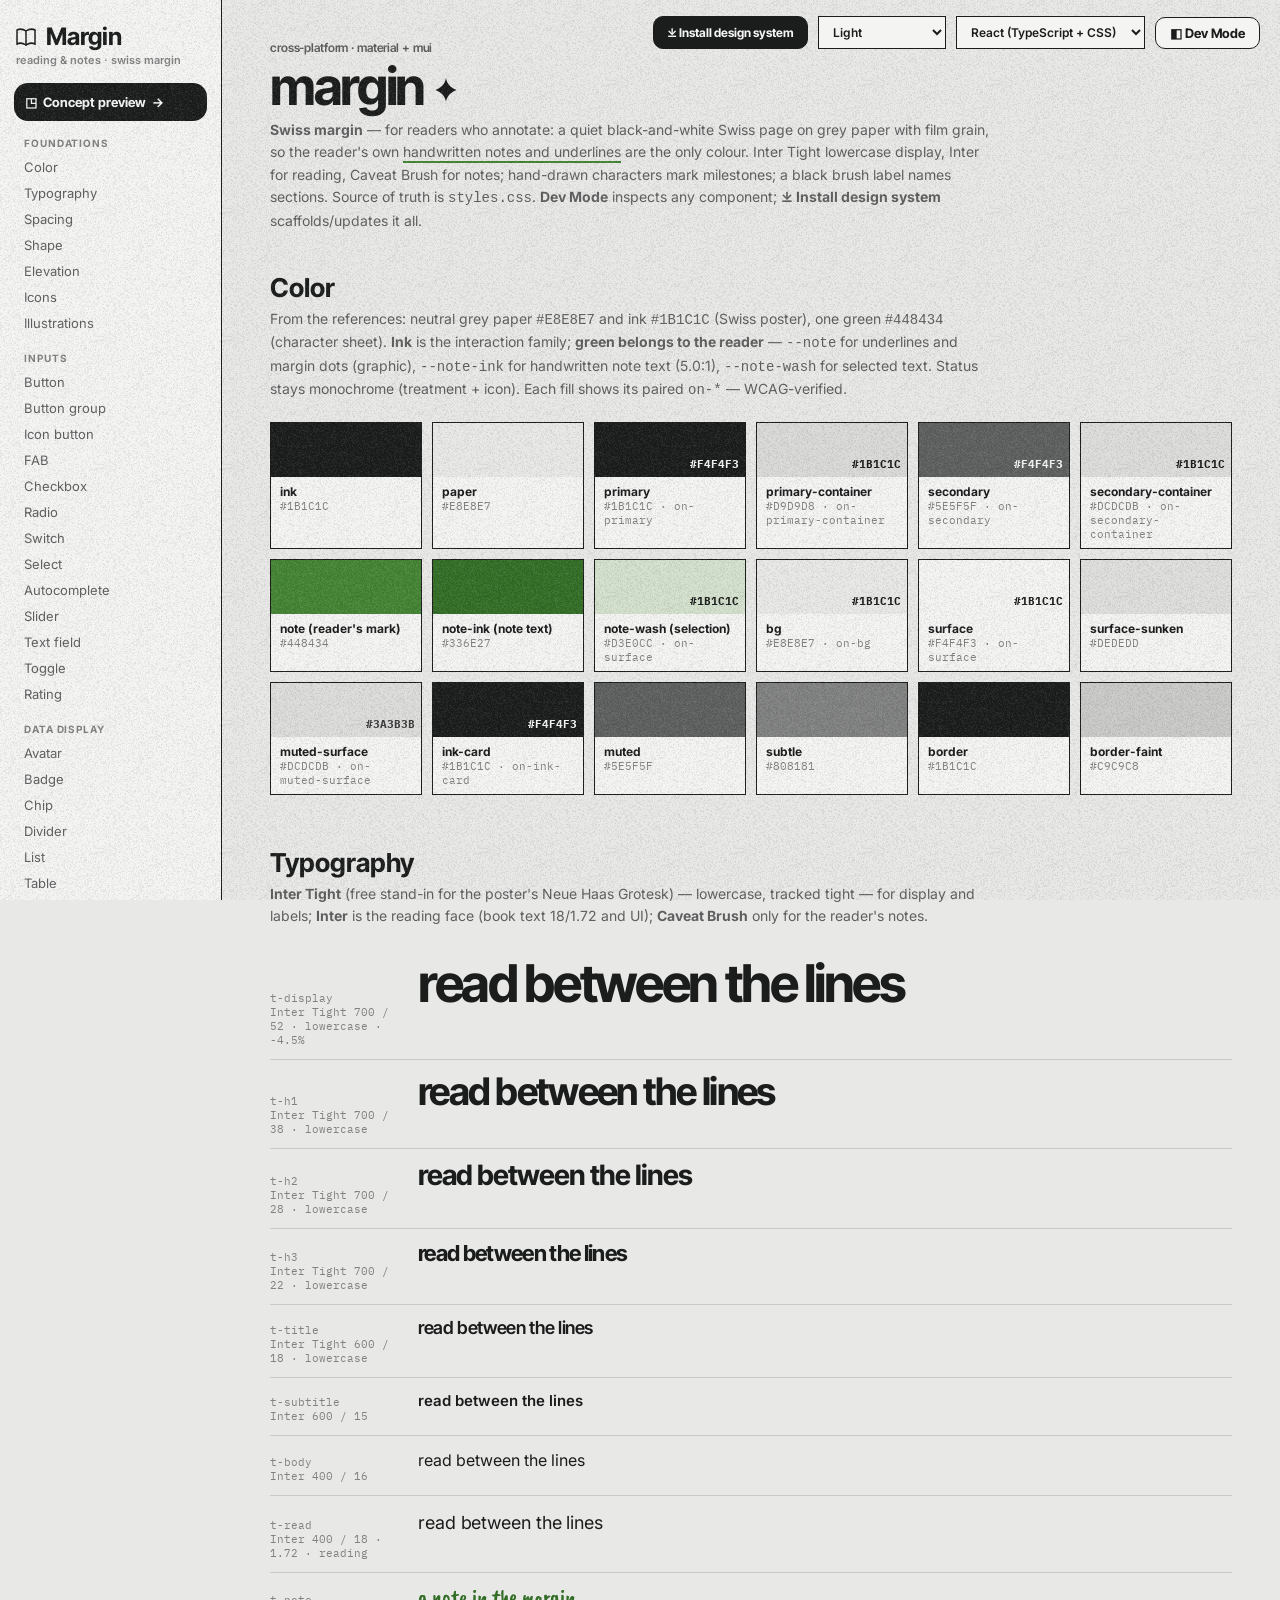
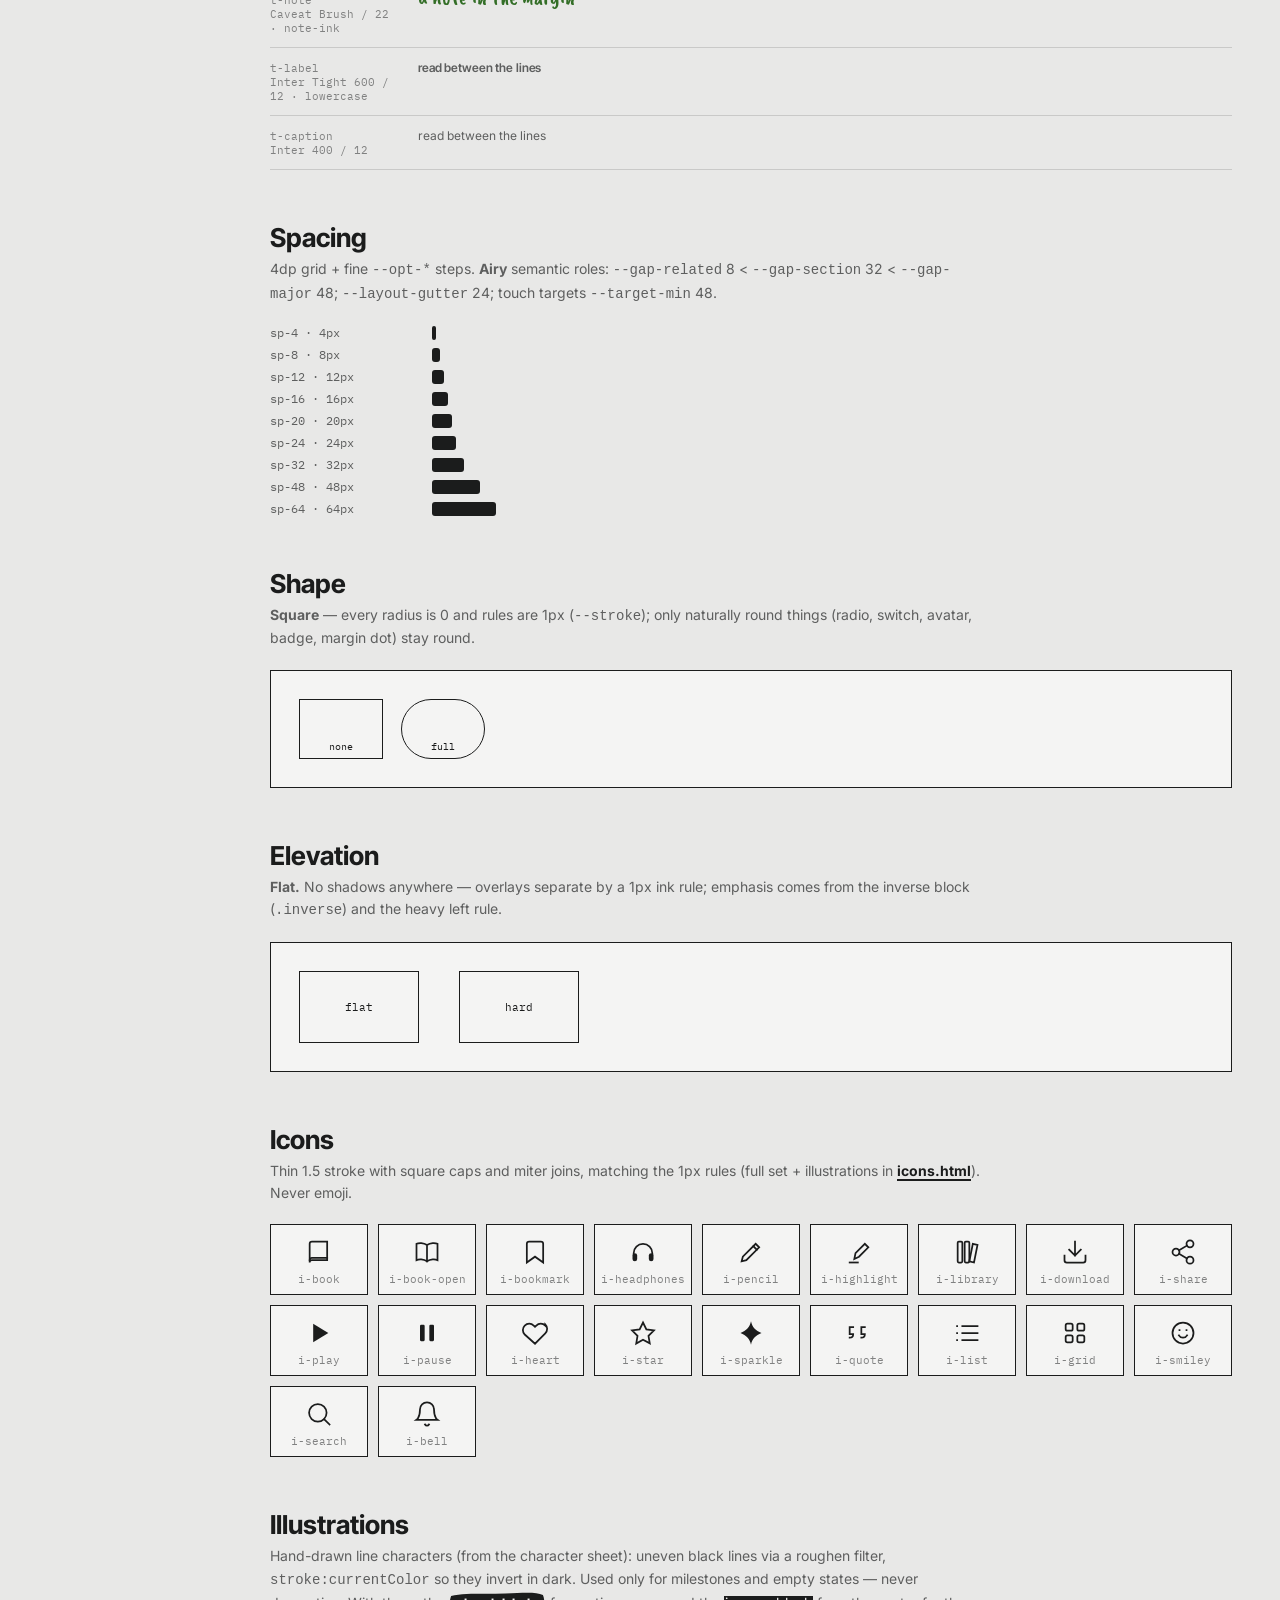
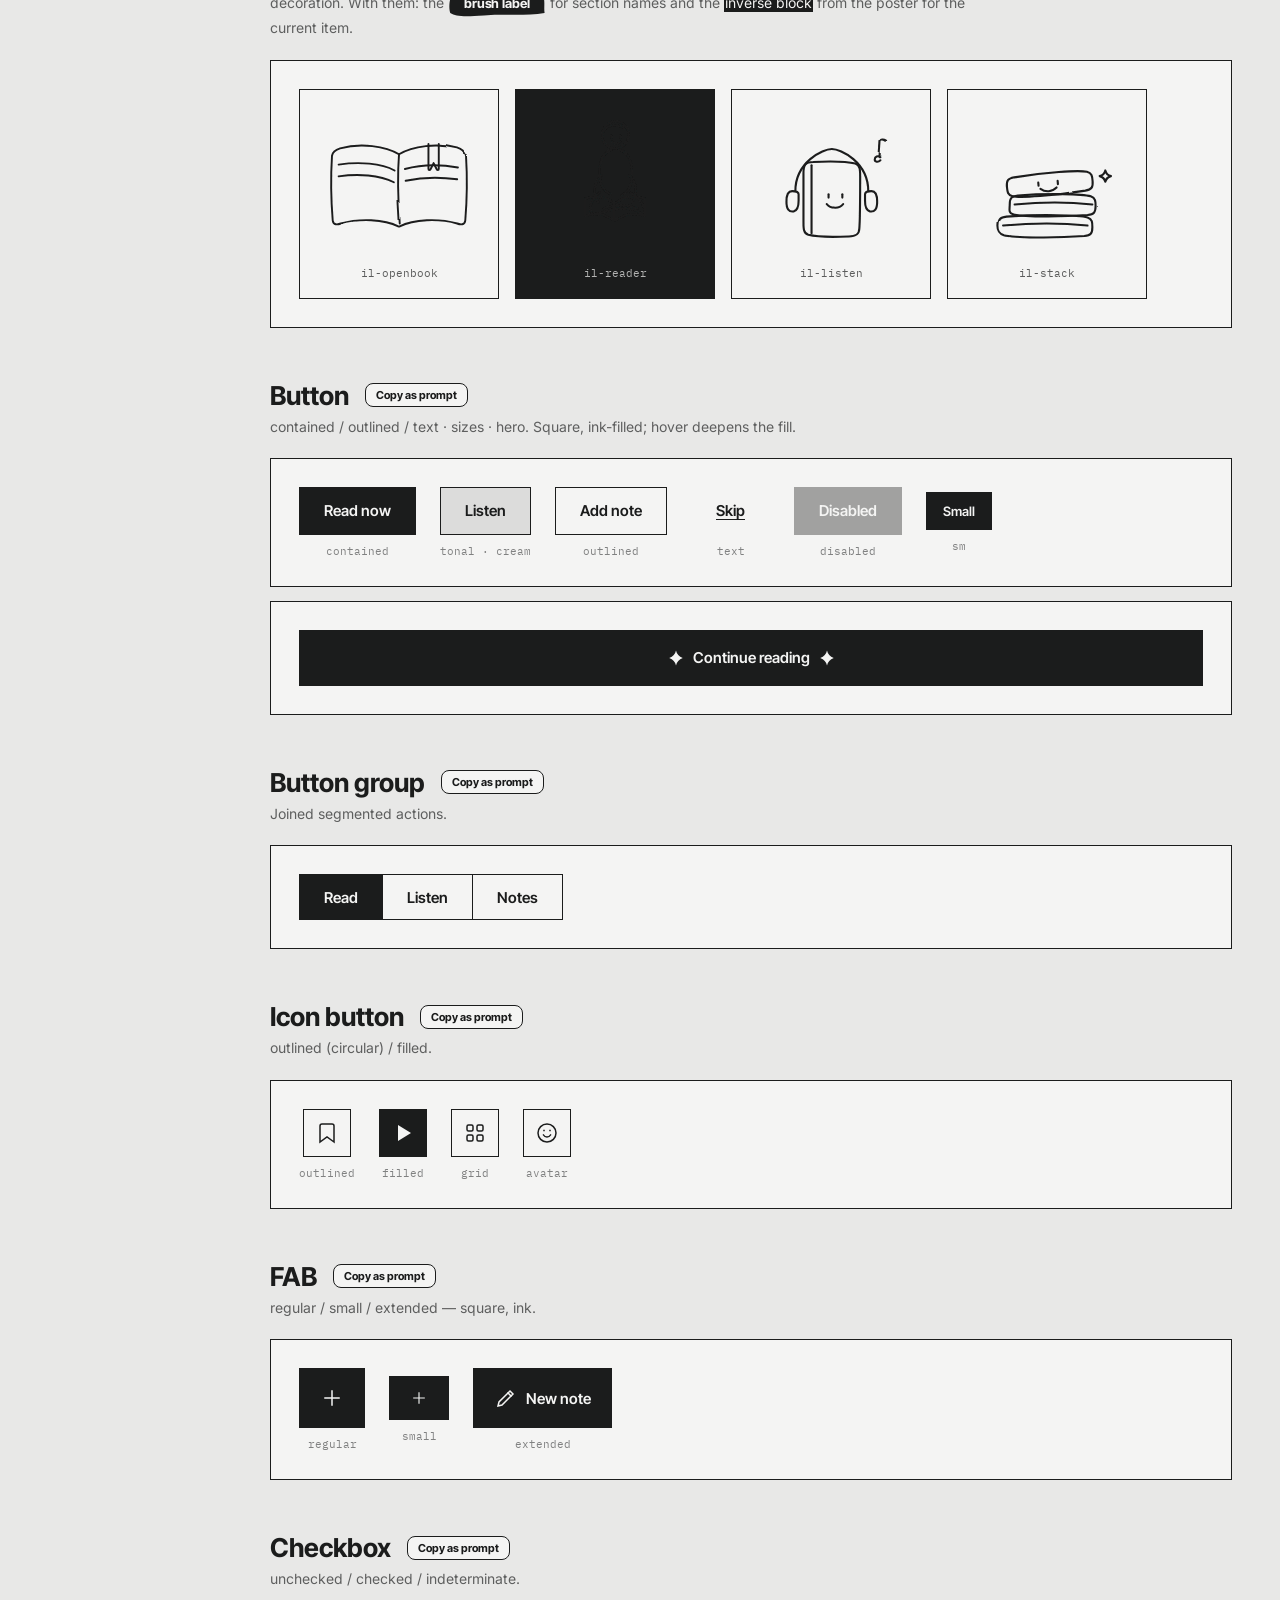
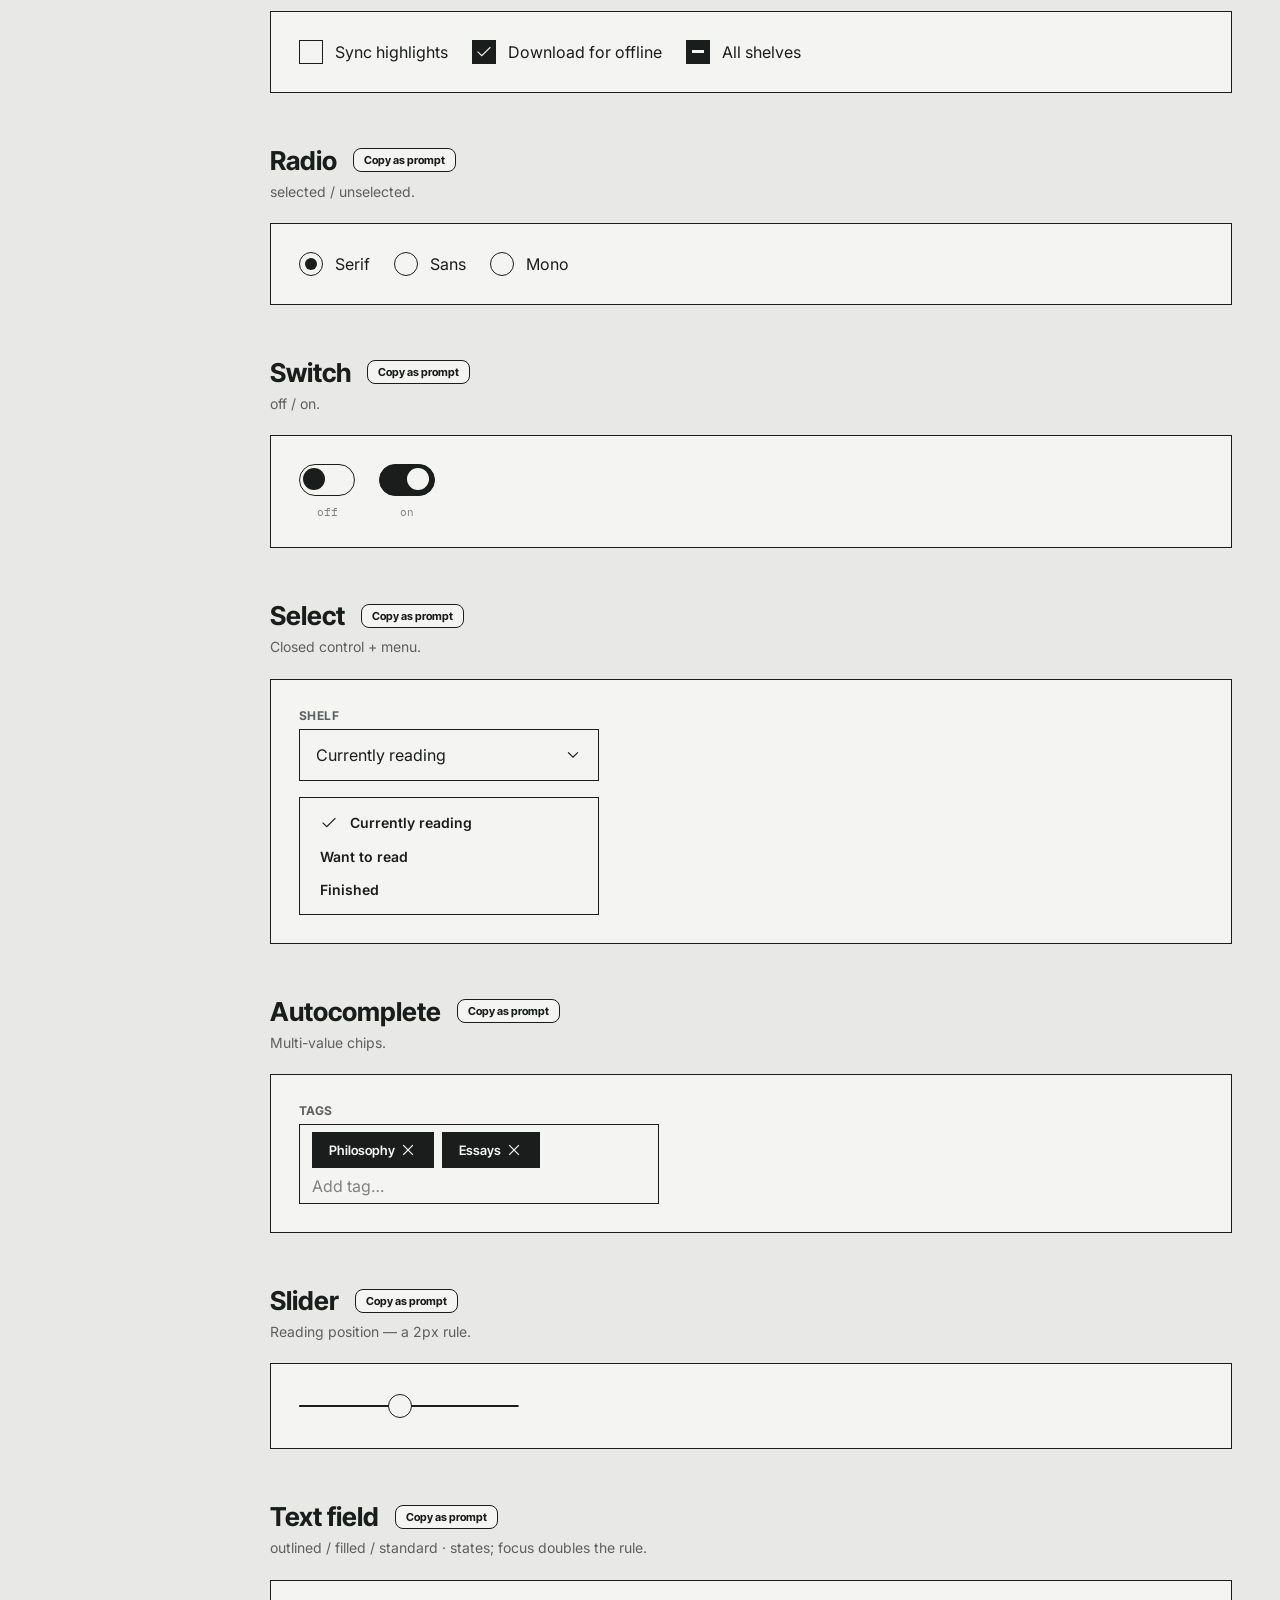
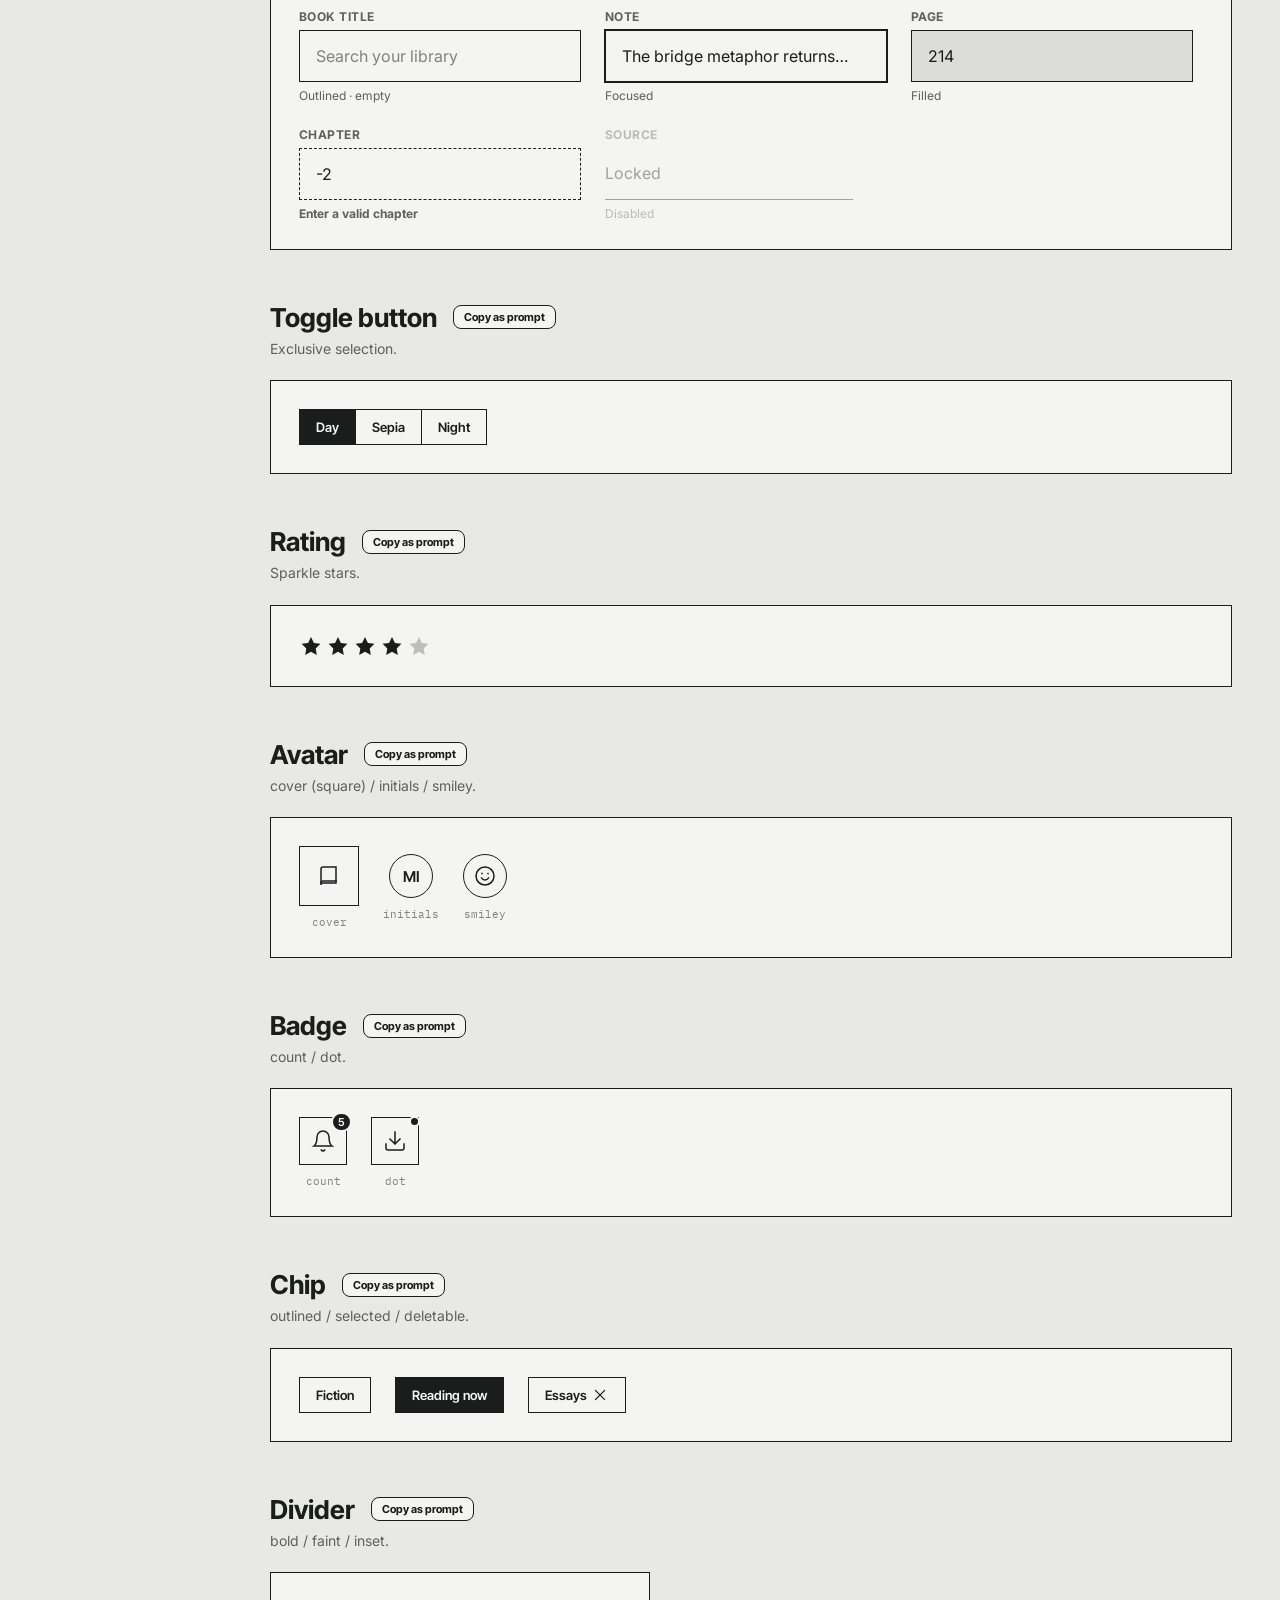
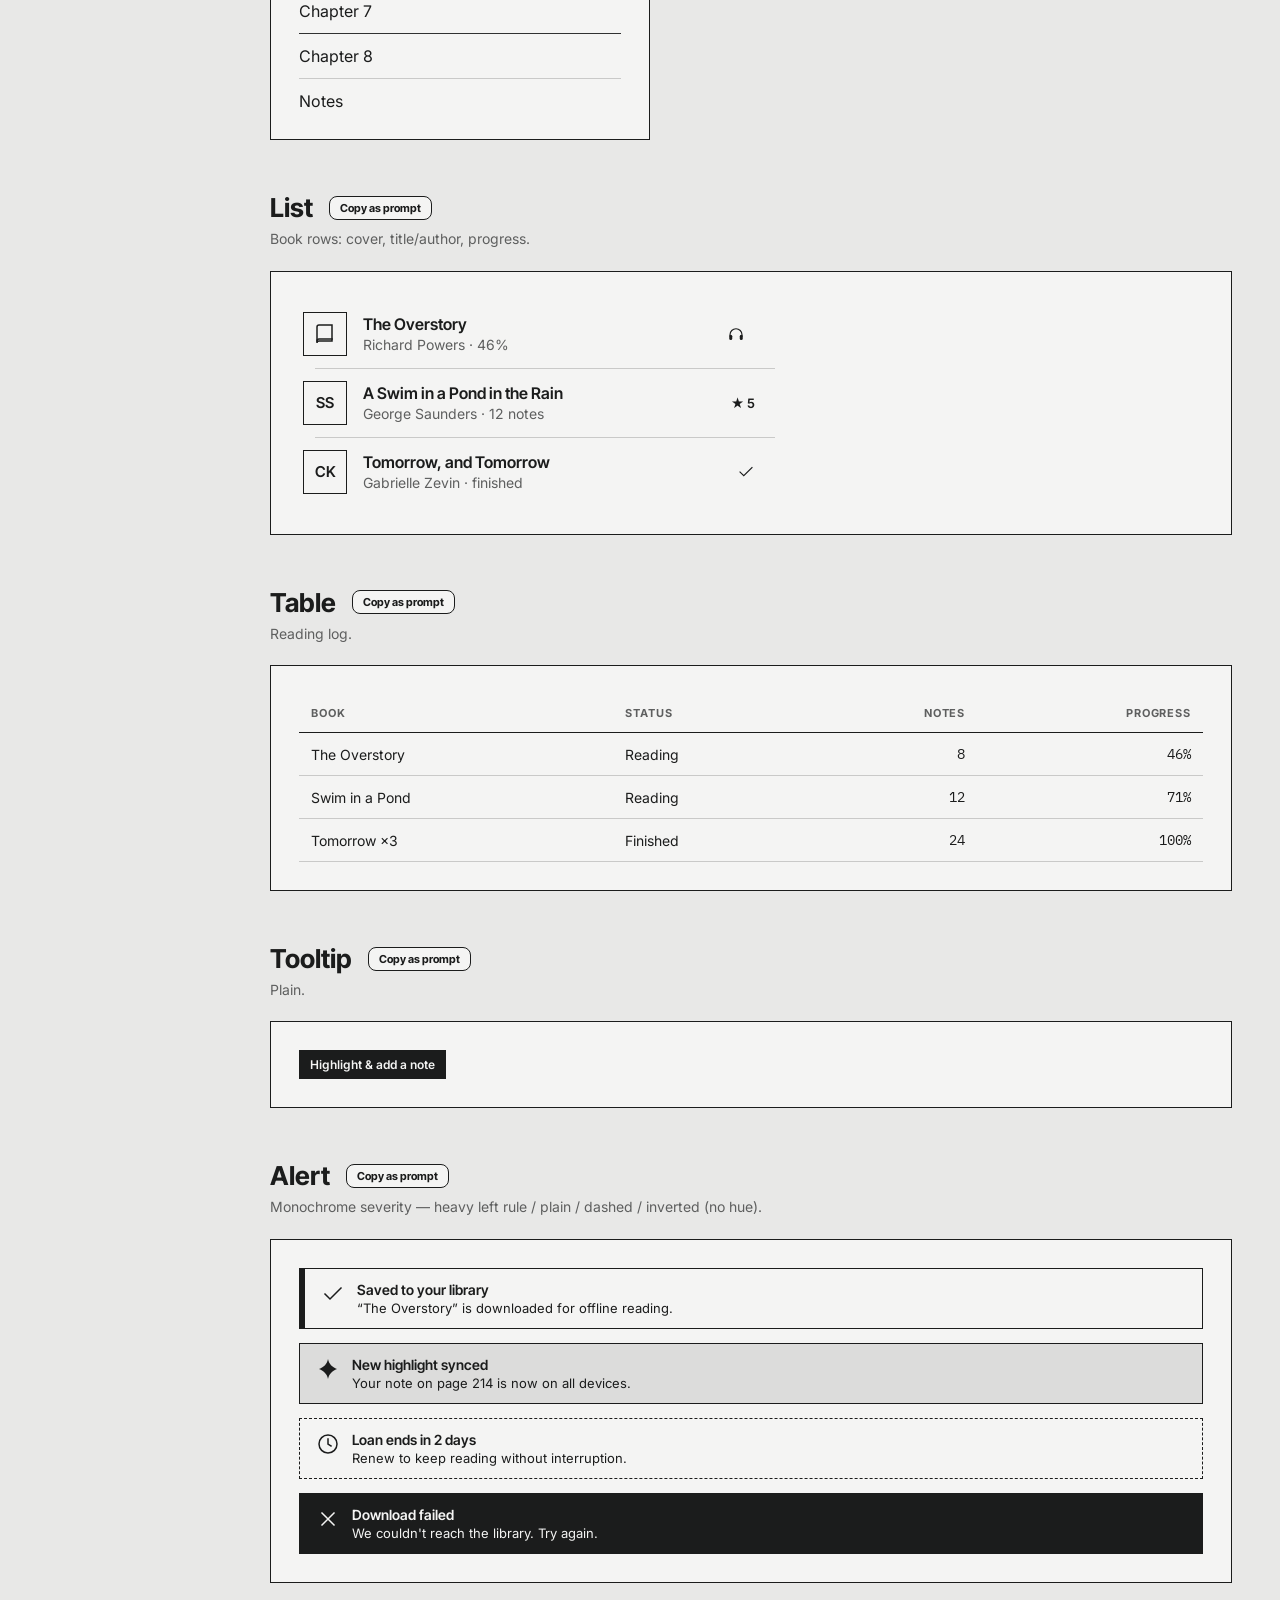
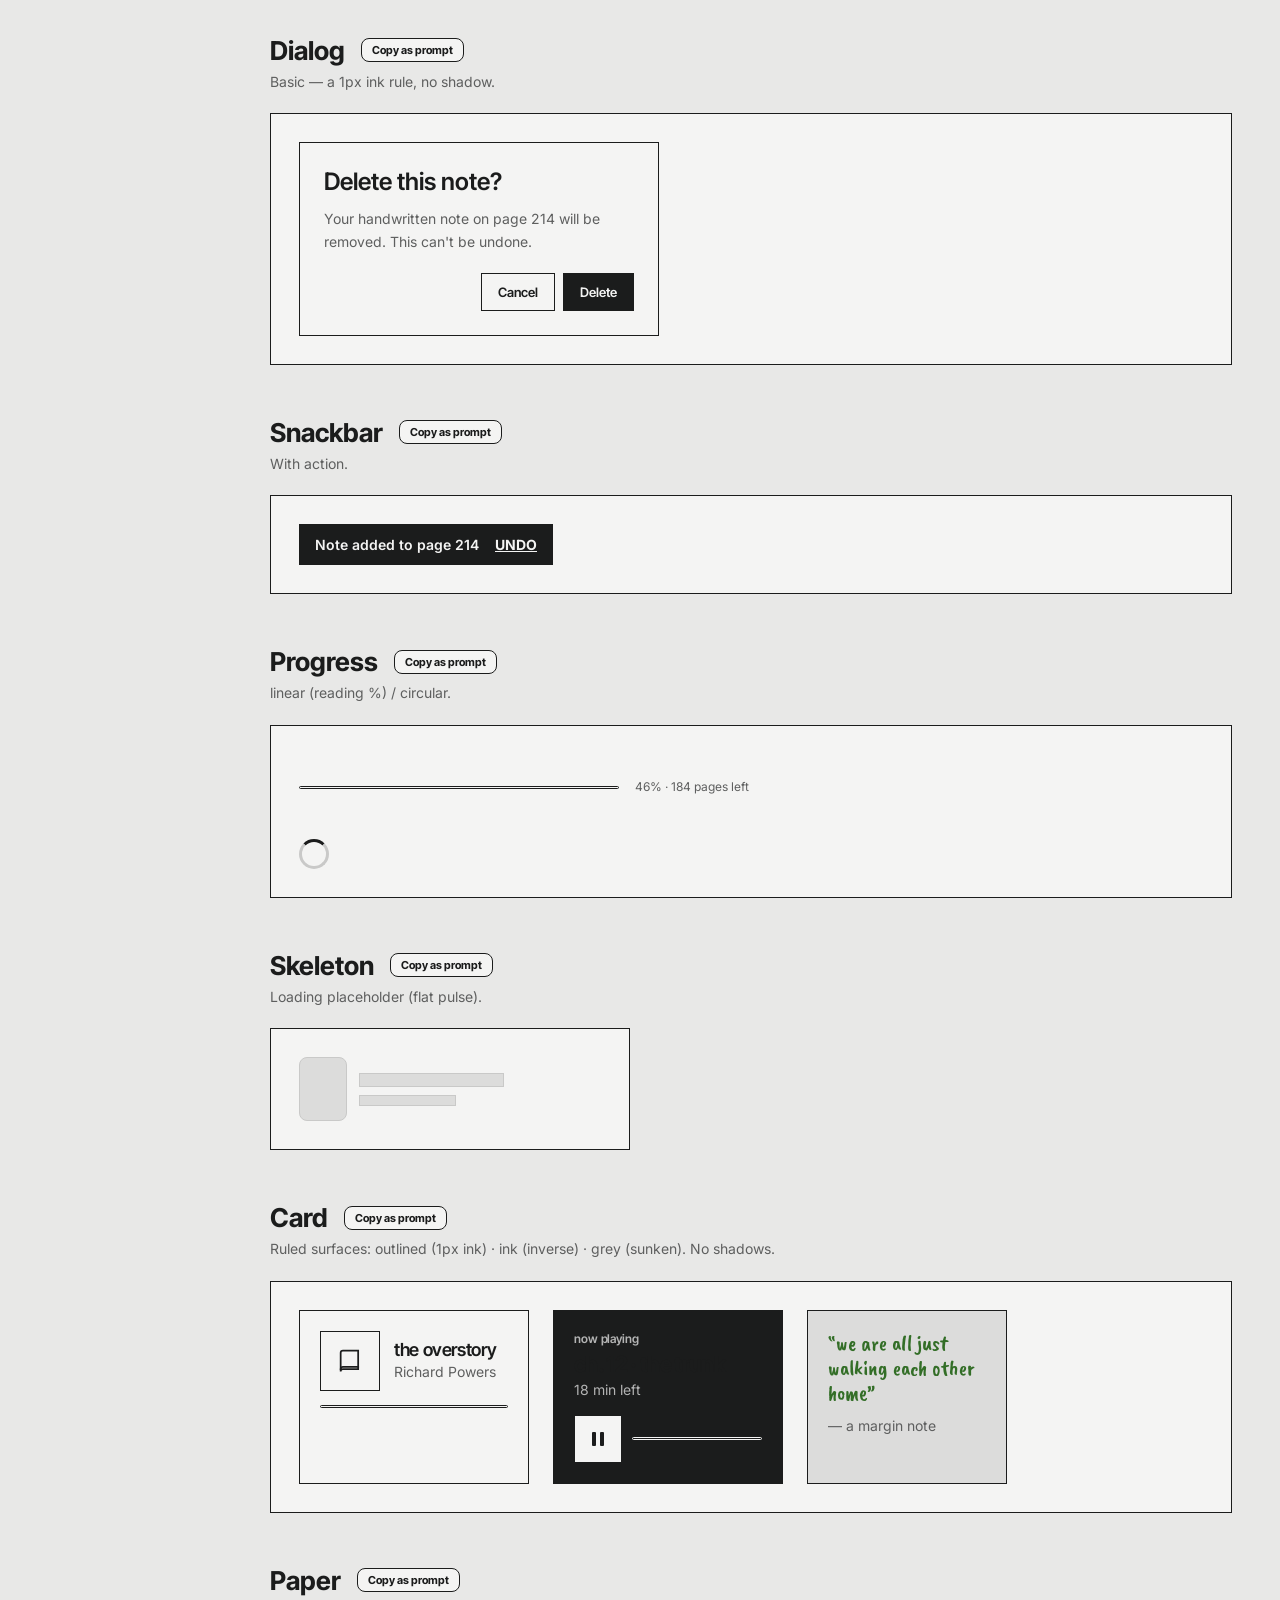
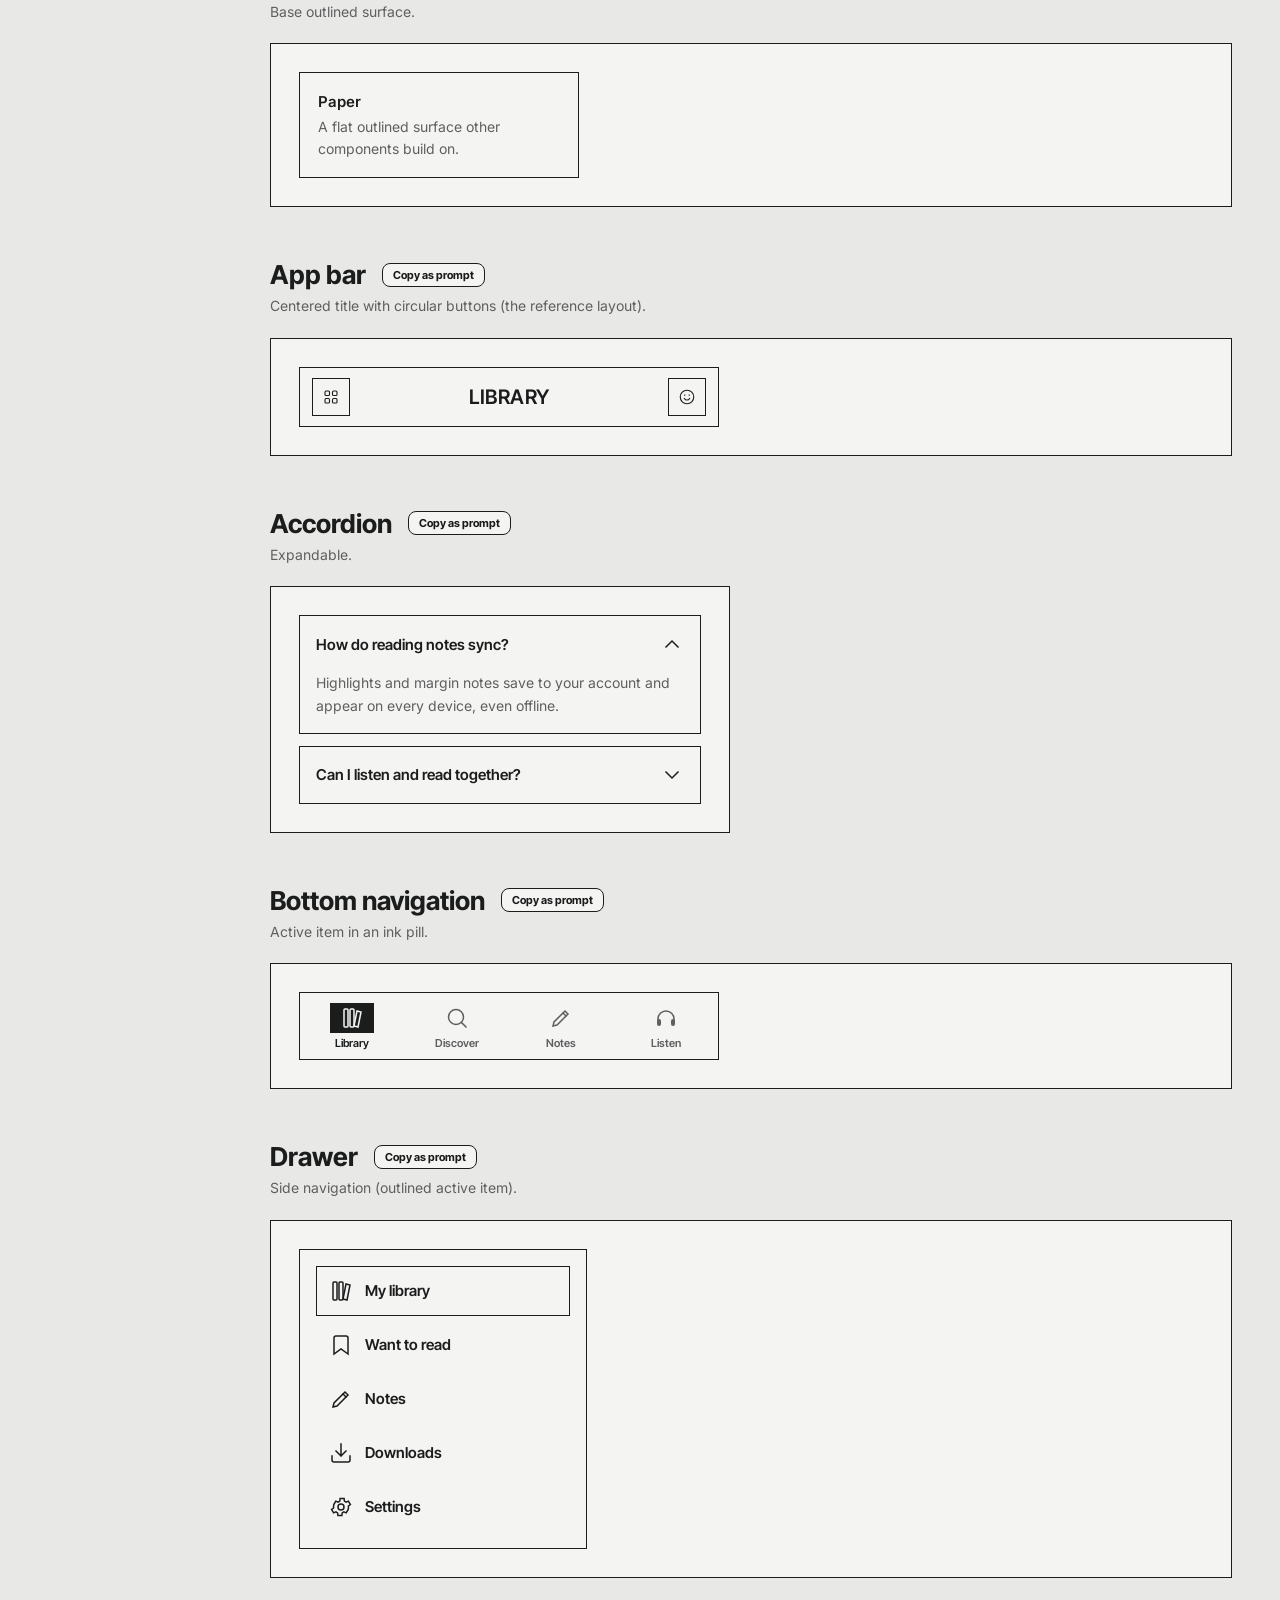
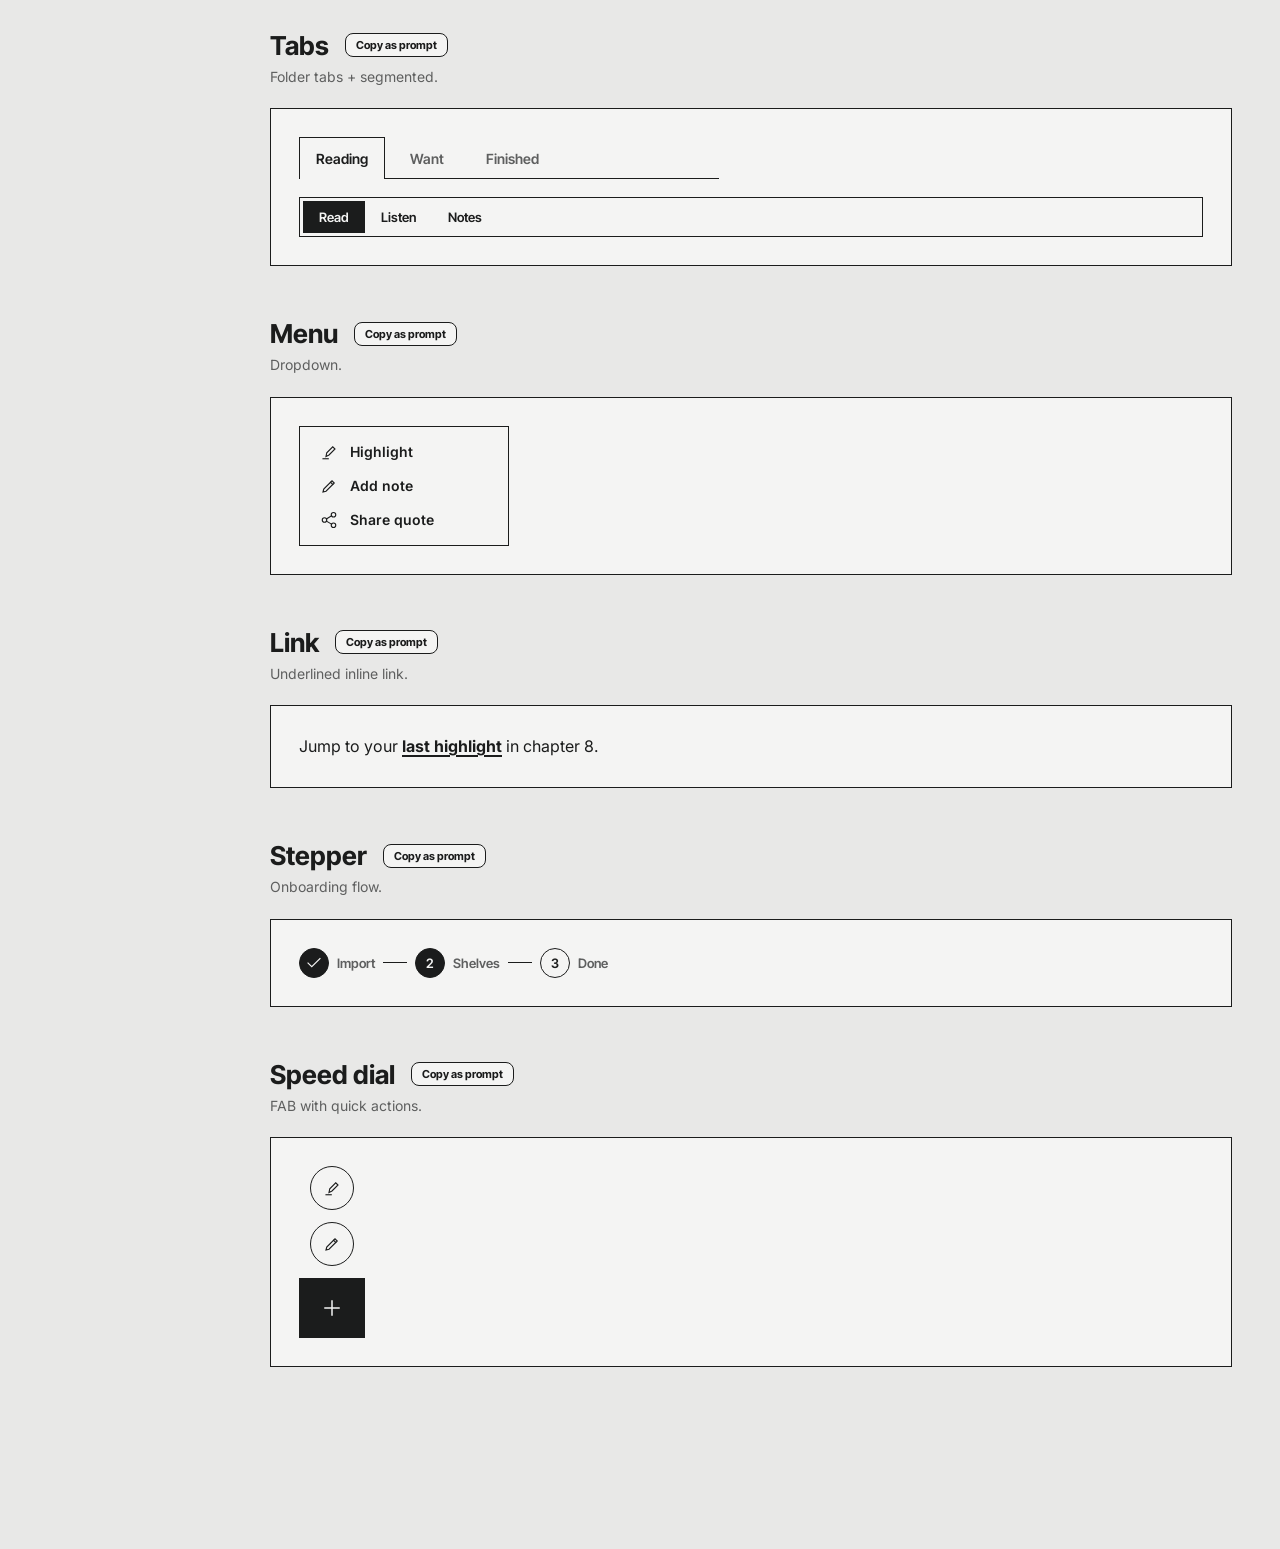
==== commit 8b794846: "Release 0.3.0: art-direction rules, regenerated examples, plugin icon Co-Authored-By: Claude Opus 5." ====
--- a/examples/02-margin-handdrawn-mono/design-system/index.html
+++ b/examples/02-margin-handdrawn-mono/design-system/index.html
@@ -4,8 +4,9 @@
 <meta charset="utf-8">
 <meta name="viewport" content="width=device-width, initial-scale=1">
 <title>Margin · Design System</title>
-<link href="https://fonts.googleapis.com/css2?family=Space+Grotesk:wght@500;600;700&family=Inter:wght@400;500;600;700&family=Caveat:wght@600;700&family=Lora:wght@400;500;600&family=IBM+Plex+Mono:wght@500;600&display=swap" rel="stylesheet">
+<link href="https://fonts.googleapis.com/css2?family=Inter+Tight:wght@500;600;700&family=Inter:wght@400;500;600;700&family=Caveat+Brush&family=IBM+Plex+Mono:wght@500;600&display=swap" rel="stylesheet">
 <link rel="stylesheet" href="styles.css">
+<script src="theme.js"></script>
 <style>
 body{font-family:var(--font-body);color:var(--on-surface);background:var(--bg);display:flex}
 nav.side{position:sticky;top:0;align-self:flex-start;height:100vh;width:222px;flex:0 0 222px;background:var(--surface);border-right:var(--stroke) solid var(--ink);padding:22px 14px;overflow:auto}
@@ -35,7 +36,7 @@
 .illusRow{display:flex;gap:16px;flex-wrap:wrap}.illusRow .ix{flex:0 0 200px;background:var(--surface);border:var(--stroke) solid var(--ink);border-radius:var(--r-lg);padding:18px}.illusRow .ix.ink{background:var(--ink-card);color:var(--on-ink-card)}.illusRow .ix .nm{font:11px var(--font-mono);opacity:.7;text-align:center;margin-top:8px}
 
 #topctl{position:fixed;top:16px;right:20px;z-index:50;display:flex;gap:10px;align-items:center}
-#themeSel,#langSel{font:700 12px var(--font-body);border:var(--stroke) solid var(--ink);border-radius:10px;padding:7px 10px;background:var(--surface);color:var(--ink)}
+#themeSel,#langSel{font:600 12px var(--font-body);border:var(--stroke) solid var(--ink);border-radius:0;padding:7px 10px;background:var(--surface);color:var(--ink)}
 .ds-btn{font:700 12px var(--font-display);background:var(--ink);border:var(--stroke) solid var(--ink);color:var(--on-primary);border-radius:10px;padding:8px 13px;cursor:pointer}
 #devToggle{font:700 13px var(--font-display);background:var(--surface);border:var(--stroke) solid var(--ink);border-radius:10px;padding:7px 14px;cursor:pointer;color:var(--ink)}
 #devToggle.on{background:var(--ink);color:var(--on-primary)}
@@ -105,7 +106,7 @@
 
 <div id="topctl">
   <button class="ds-btn" onclick="copyFullSystem()" title="Copy a prompt to install or update the whole design system">⤓ Install design system</button>
-  <select id="themeSel" title="Preview theme" onchange="document.documentElement.setAttribute('data-theme',this.value)"><option value="">Light</option><option value="dark">Dark (inverted)</option></select>
+  <select id="themeSel" title="Preview theme" aria-label="Theme"><option value="">Light</option><option value="dark">Dark (inverted)</option></select>
   <select id="langSel" title="Copy-as-prompt target"></select>
   <button id="devToggle" onclick="toggleDev()">◧ Dev Mode</button>
 </div>
@@ -114,7 +115,7 @@
 
 <nav class="side">
   <div class="brand"><svg class="ico" style="color:var(--ink)"><use href="#i-book-open"/></svg>Margin</div>
-  <div class="tag">Reading &amp; notes · Mono · hand-drawn</div>
+  <div class="tag">reading &amp; notes · swiss margin</div>
   <a class="concept-link" href="concept.html">◳ &nbsp;Concept preview &nbsp;→</a>
   <div class="grp">Foundations</div>
   <a href="#colors">Color</a><a href="#type">Typography</a><a href="#spacing">Spacing</a><a href="#shape">Shape</a><a href="#elevation">Elevation</a><a href="#icons">Icons</a><a href="#illustrations">Illustrations</a>
@@ -134,27 +135,27 @@
   <header style="margin-bottom:40px">
     <div class="t-label">Cross-platform · Material + MUI</div>
     <div class="t-display" style="margin-top:6px">Margin <span class="sparkle"><svg class="ico ico--lg"><use href="#i-sparkle"/></svg></span></div>
-    <p class="sec-desc" style="margin-top:8px">A monochrome, hand-drawn system for a reading &amp; notes app — read, listen, highlight, and keep <span class="u-wavy">marginalia</span>. Thick ink outlines, hard offset shadows, heavy display type, hand-drawn line illustrations, a handwriting face for notes. Source of truth is <code>styles.css</code>. <b>Dev Mode</b> inspects; <b>⤓ Install design system</b> scaffolds it all.</p>
+    <p class="sec-desc" style="margin-top:8px"><b>Swiss margin</b> — for readers who annotate: a quiet black-and-white Swiss page on grey paper with film grain, so the reader's own <span class="u-note">handwritten notes and underlines</span> are the only colour. Inter Tight lowercase display, Inter for reading, Caveat Brush for notes; hand-drawn characters mark milestones; a black brush label names sections. Source of truth is <code>styles.css</code>. <b>Dev Mode</b> inspects any component; <b>⤓ Install design system</b> scaffolds/updates it all.</p>
   </header>
 
-  <section id="colors"><h2 class="sec">Color</h2><p class="sec-desc">Monochrome — ink on warm paper, plus an inverse ink card. Each fill shows its paired <code>on-*</code> (top-right), WCAG-verified. "Status" is shown by treatment (raised / dashed / inverted), not hue.</p><div class="colors" id="colorGrid"></div></section>
-
-  <section id="type"><h2 class="sec">Typography</h2><p class="sec-desc">Heavy <b>Space Grotesk</b> display, <b>Inter</b> body, <b>Lora</b> serif for reading, <b>Caveat</b> handwriting for notes.</p><div id="typeList"></div></section>
-
-  <section id="spacing"><h2 class="sec">Spacing</h2><p class="sec-desc">4dp grid + fine <code>--opt-*</code> steps.</p><div id="spacingList"></div></section>
-
-  <section id="shape"><h2 class="sec">Shape</h2><p class="sec-desc">Large radii + pills, all drawn with a 2px <code>--stroke</code> ink outline.</p><div class="stage"><div class="shaperow" id="shapeRow"></div></div></section>
-
-  <section id="elevation"><h2 class="sec">Elevation</h2><p class="sec-desc">Mostly flat; the signature is a <b>hard offset shadow</b> (<code>--shadow-hard</code>) for a sticker feel.</p>
+  <section id="colors"><h2 class="sec">Color</h2><p class="sec-desc">From the references: neutral grey paper <code>#E8E8E7</code> and ink <code>#1B1C1C</code> (Swiss poster), one green <code>#448434</code> (character sheet). <b>Ink</b> is the interaction family; <b>green belongs to the reader</b> — <code>--note</code> for underlines and margin dots (graphic), <code>--note-ink</code> for handwritten note text (5.0:1), <code>--note-wash</code> for selected text. Status stays monochrome (treatment + icon). Each fill shows its paired <code>on-*</code> — WCAG-verified.</p><div class="colors" id="colorGrid"></div></section>
+
+  <section id="type"><h2 class="sec">Typography</h2><p class="sec-desc"><b>Inter Tight</b> (free stand-in for the poster's Neue Haas Grotesk) — lowercase, tracked tight — for display and labels; <b>Inter</b> is the reading face (book text 18/1.72 and UI); <b>Caveat Brush</b> only for the reader's notes.</p><div id="typeList"></div></section>
+
+  <section id="spacing"><h2 class="sec">Spacing</h2><p class="sec-desc">4dp grid + fine <code>--opt-*</code> steps. <b>Airy</b> semantic roles: <code>--gap-related</code> 8 &lt; <code>--gap-section</code> 32 &lt; <code>--gap-major</code> 48; <code>--layout-gutter</code> 24; touch targets <code>--target-min</code> 48.</p><div id="spacingList"></div></section>
+
+  <section id="shape"><h2 class="sec">Shape</h2><p class="sec-desc"><b>Square</b> — every radius is 0 and rules are 1px (<code>--stroke</code>); only naturally round things (radio, switch, avatar, badge, margin dot) stay round.</p><div class="stage"><div class="shaperow" id="shapeRow"></div></div></section>
+
+  <section id="elevation"><h2 class="sec">Elevation</h2><p class="sec-desc"><b>Flat.</b> No shadows anywhere — overlays separate by a 1px ink rule; emphasis comes from the inverse block (<code>.inverse</code>) and the heavy left rule.</p>
     <div class="stage" style="gap:40px"><div class="card" style="width:120px;height:72px;display:grid;place-items:center;font:11px var(--font-mono)">flat</div><div class="card shadow" style="width:120px;height:72px;display:grid;place-items:center;font:11px var(--font-mono)">hard</div></div></section>
 
-  <section id="icons"><h2 class="sec">Icons</h2><p class="sec-desc">Heavier 2.1 stroke (full set + illustrations in <a class="link" href="icons.html">icons.html</a>). Never emoji.</p><div class="iconGrid" id="iconGrid"></div></section>
-
-  <section id="illustrations"><h2 class="sec">Illustrations</h2><p class="sec-desc">The signature — hand-drawn line illustrations, <code>stroke:currentColor</code> so they invert on the ink card. Use as headers, empty states, and the concept hero.</p>
+  <section id="icons"><h2 class="sec">Icons</h2><p class="sec-desc">Thin 1.5 stroke with square caps and miter joins, matching the 1px rules (full set + illustrations in <a class="link" href="icons.html">icons.html</a>). Never emoji.</p><div class="iconGrid" id="iconGrid"></div></section>
+
+  <section id="illustrations"><h2 class="sec">Illustrations</h2><p class="sec-desc">Hand-drawn line characters (from the character sheet): uneven black lines via a roughen filter, <code>stroke:currentColor</code> so they invert in dark. Used only for milestones and empty states — never decoration. With them: the <span class="brush">brush label</span> for section names and the <span class="inverse">inverse block</span> from the poster for the current item.</p>
     <div class="stage"><div class="illusRow" id="illusRow"></div></div></section>
 
   <!-- ============ INPUTS ============ -->
-  <section id="button"><h2 class="sec">Button</h2><p class="sec-desc">contained / outlined / text · sizes · hero. Lifts on a hard shadow when pressed.</p>
+  <section id="button"><h2 class="sec">Button</h2><p class="sec-desc">contained / outlined / text · sizes · hero. Square, ink-filled; hover deepens the fill.</p>
     <div class="stage">
       <div class="cell"><button class="btn btn-contained" data-insp="button">Read now</button><div class="spec">contained</div></div>
       <div class="cell"><button class="btn btn-tonal" data-insp="button">Listen</button><div class="spec">tonal · cream</div></div>
@@ -176,7 +177,7 @@
       <div class="cell"><button class="iconbtn" data-insp="iconbtn"><svg class="ico"><use href="#i-smiley"/></svg></button><div class="spec">avatar</div></div>
     </div></section>
 
-  <section id="fab"><h2 class="sec">FAB</h2><p class="sec-desc">regular / small / extended — presses into its hard shadow.</p>
+  <section id="fab"><h2 class="sec">FAB</h2><p class="sec-desc">regular / small / extended — square, ink.</p>
     <div class="stage">
       <div class="cell"><button class="fab" data-insp="fab"><svg class="ico"><use href="#i-plus"/></svg></button><div class="spec">regular</div></div>
       <div class="cell"><button class="fab fab--sm" data-insp="fab"><svg class="ico ico--sm"><use href="#i-plus"/></svg></button><div class="spec">small</div></div>
@@ -207,10 +208,10 @@
   <section id="autocomplete"><h2 class="sec">Autocomplete</h2><p class="sec-desc">Multi-value chips.</p>
     <div class="stage"><div class="field autocomplete" data-insp="autocomplete" style="max-width:360px"><span class="lab">Tags</span><div class="ctl"><span class="chip selected">Philosophy <span class="x"><svg class="ico ico--sm"><use href="#i-close"/></svg></span></span><span class="chip selected">Essays <span class="x"><svg class="ico ico--sm"><use href="#i-close"/></svg></span></span><input placeholder="Add tag…"></div></div></div></section>
 
-  <section id="slider"><h2 class="sec">Slider</h2><p class="sec-desc">Reading progress (the exp-bar look).</p>
+  <section id="slider"><h2 class="sec">Slider</h2><p class="sec-desc">Reading position — a 2px rule.</p>
     <div class="stage"><div class="slider" data-insp="slider" style="max-width:320px"><div class="track"></div><div class="fill" style="width:46%"></div><div class="thumb" style="left:calc(46% - 12px)"></div></div></div></section>
 
-  <section id="field"><h2 class="sec">Text field</h2><p class="sec-desc">outlined / filled / standard · states; focus pops a hard shadow.</p>
+  <section id="field"><h2 class="sec">Text field</h2><p class="sec-desc">outlined / filled / standard · states; focus doubles the rule.</p>
     <div class="stage">
       <div class="field" data-insp="field"><span class="lab">Book title</span><div class="ctl"><input placeholder="Search your library"></div><span class="hint">Outlined · empty</span></div>
       <div class="field focus" data-insp="field"><span class="lab">Note</span><div class="ctl"><input value="The bridge metaphor returns…"></div><span class="hint">Focused</span></div>
@@ -264,7 +265,7 @@
     <div class="stage"><span class="tooltip" data-insp="tooltip">Highlight &amp; add a note</span></div></section>
 
   <!-- ============ FEEDBACK ============ -->
-  <section id="alert"><h2 class="sec">Alert</h2><p class="sec-desc">Monochrome severity — raised / plain / dashed / inverted (no hue).</p>
+  <section id="alert"><h2 class="sec">Alert</h2><p class="sec-desc">Monochrome severity — heavy left rule / plain / dashed / inverted (no hue).</p>
     <div class="stage col" style="gap:14px">
       <div class="alert success" data-insp="alert"><svg class="ico"><use href="#i-check"/></svg><div><div class="at">Saved to your library</div><div class="ab">“The Overstory” is downloaded for offline reading.</div></div></div>
       <div class="alert info" data-insp="alert"><svg class="ico"><use href="#i-sparkle"/></svg><div><div class="at">New highlight synced</div><div class="ab">Your note on page 214 is now on all devices.</div></div></div>
@@ -272,7 +273,7 @@
       <div class="alert error" data-insp="alert"><svg class="ico"><use href="#i-close"/></svg><div><div class="at">Download failed</div><div class="ab">We couldn't reach the library. Try again.</div></div></div>
     </div></section>
 
-  <section id="dialog"><h2 class="sec">Dialog</h2><p class="sec-desc">Basic — on a hard shadow.</p>
+  <section id="dialog"><h2 class="sec">Dialog</h2><p class="sec-desc">Basic — a 1px ink rule, no shadow.</p>
     <div class="stage"><div class="dialog" data-insp="dialog"><div class="dt">Delete this note?</div><div class="db">Your handwritten note on page 214 will be removed. This can't be undone.</div><div class="da"><button class="btn btn-outlined btn--sm">Cancel</button><button class="btn btn-contained btn--sm">Delete</button></div></div></div></section>
 
   <section id="snackbar"><h2 class="sec">Snackbar</h2><p class="sec-desc">With action.</p>
@@ -281,11 +282,11 @@
   <section id="progress"><h2 class="sec">Progress</h2><p class="sec-desc">linear (reading %) / circular.</p>
     <div class="stage col" style="gap:18px"><div class="row" style="gap:16px"><div class="progress" data-insp="progress" style="max-width:320px"><div class="bar" style="width:46%"></div></div><span class="t-caption">46% · 184 pages left</span></div><div class="spinner" data-insp="progress"></div></div></section>
 
-  <section id="skeleton"><h2 class="sec">Skeleton</h2><p class="sec-desc">Loading placeholder (hatched).</p>
+  <section id="skeleton"><h2 class="sec">Skeleton</h2><p class="sec-desc">Loading placeholder (flat pulse).</p>
     <div class="stage col" style="gap:10px;max-width:360px"><div class="row" style="gap:12px"><div class="skeleton" style="width:48px;height:64px;border-radius:8px"></div><div style="flex:1"><div class="skeleton" style="height:14px;width:60%;margin-bottom:8px"></div><div class="skeleton" style="height:11px;width:40%"></div></div></div></div></section>
 
   <!-- ============ SURFACES ============ -->
-  <section id="card"><h2 class="sec">Card</h2><p class="sec-desc">A monochrome value ladder: hard-shadow (white + warm cream drop shadow) · ink (inverse) · cream (warm tonal). Same hierarchy without colour.</p>
+  <section id="card"><h2 class="sec">Card</h2><p class="sec-desc">Ruled surfaces: outlined (1px ink) · ink (inverse) · grey (sunken). No shadows.</p>
     <div class="stage" style="align-items:stretch">
       <div class="card shadow" data-insp="card" style="width:230px"><div class="row" style="gap:14px"><span class="avatar avatar--lg square"><svg class="ico ico--lg"><use href="#i-book"/></svg></span><div><div class="t-title">The Overstory</div><div class="t-body2">Richard Powers</div></div></div><div class="progress" style="margin-top:14px"><div class="bar" style="width:46%"></div></div></div>
       <div class="card ink" data-insp="card" style="width:230px"><div class="t-label">Now playing</div><div class="t-h3" style="margin:6px 0 2px">Ch. 12 · The Trunk</div><div class="t-body2">18 min left</div><div class="row" style="gap:10px;margin-top:14px"><span class="iconbtn filled" style="background:var(--on-ink-card);color:var(--ink)"><svg class="ico"><use href="#i-pause"/></svg></span><div class="progress" style="flex:1;background:transparent;border-color:var(--on-ink-card)"><div class="bar" style="width:62%;background:var(--on-ink-card)"></div></div></div></div>
@@ -344,18 +345,19 @@
 <script>
 /* ===== Foundations (Margin / mono tokens) ===== */
 const COLORS=[
- ['ink','#14110D','','' ],['paper','#FAF7F0','',''],
- ['primary','#14110D','on-primary','#FAF7F0'],['primary-container','#ECE6D8','on-primary-container','#14110D'],
- ['secondary','#5B554A','on-secondary','#FAF7F0'],['secondary-container','#E4DECF','on-secondary-container','#2A261E'],
- ['bg','#F3EFE5','on-bg','#14110D'],['surface','#FFFDF8','on-surface','#14110D'],
- ['surface-sunken','#F0EBDF','',''],['muted-surface','#ECE6D8','on-muted-surface','#3A352B'],
- ['ink-card','#14110D','on-ink-card','#FAF7F0'],
- ['muted','#6B6557','',''],['subtle','#9A9483','',''],['border','#14110D','',''],['border-faint','#D9D3C4','','']];
-const TYPE=[['t-display','Space Grotesk 700 / 44'],['t-h1','Space Grotesk 700 / 36'],['t-h2','Space Grotesk 700 / 28'],['t-title','Space Grotesk 700 / 18'],['t-subtitle','Inter 600 / 15'],['t-body','Inter 400 / 16'],['t-read','Lora serif / 17 · reading'],['t-note','Caveat / 20 · notes'],['t-label','Inter 700 / 12 · caps'],['t-caption','Inter 400 / 12']];
+ ['ink','#1B1C1C','',''],['paper','#E8E8E7','',''],
+ ['primary','#1B1C1C','on-primary','#F4F4F3'],['primary-container','#D9D9D8','on-primary-container','#1B1C1C'],
+ ['secondary','#5E5F5F','on-secondary','#F4F4F3'],['secondary-container','#DCDCDB','on-secondary-container','#1B1C1C'],
+ ['note (reader\'s mark)','#448434','',''],['note-ink (note text)','#336E27','',''],['note-wash (selection)','#D3E0CC','on-surface','#1B1C1C'],
+ ['bg','#E8E8E7','on-bg','#1B1C1C'],['surface','#F4F4F3','on-surface','#1B1C1C'],
+ ['surface-sunken','#DEDEDD','',''],['muted-surface','#DCDCDB','on-muted-surface','#3A3B3B'],
+ ['ink-card','#1B1C1C','on-ink-card','#F4F4F3'],
+ ['muted','#5E5F5F','',''],['subtle','#808181','',''],['border','#1B1C1C','',''],['border-faint','#C9C9C8','','']];
+const TYPE=[['t-display','Inter Tight 700 / 52 · lowercase · -4.5%'],['t-h1','Inter Tight 700 / 38 · lowercase'],['t-h2','Inter Tight 700 / 28 · lowercase'],['t-h3','Inter Tight 700 / 22 · lowercase'],['t-title','Inter Tight 600 / 18 · lowercase'],['t-subtitle','Inter 600 / 15'],['t-body','Inter 400 / 16'],['t-read','Inter 400 / 18 · 1.72 · reading'],['t-note','Caveat Brush / 22 · note-ink'],['t-label','Inter Tight 600 / 12 · lowercase'],['t-caption','Inter 400 / 12']];
 const SPACING=[['sp-4',4],['sp-8',8],['sp-12',12],['sp-16',16],['sp-20',20],['sp-24',24],['sp-32',32],['sp-48',48],['sp-64',64]];
-const SHAPES=[['xs',8],['sm',12],['md',18],['lg',24],['xl',32],['full',999]];
+const SHAPES=[['none',0],['full',999]];
 colorGrid.innerHTML=COLORS.map(([n,h,on,onh])=>`<div class="sw"><div class="c" style="background:${h}">${on?`<span class="on" style="color:${onh}">${onh}</span>`:''}</div><div class="m"><div class="n">${n}</div><div class="v">${h}${on?` · ${on}`:''}</div></div></div>`).join('');
-typeList.innerHTML=TYPE.map(([n,m])=>`<div class="typerow"><div class="tk">${n}<br>${m}</div><div class="${n}">${n==='t-note'?'a note in the margin':'Read between the lines'}</div></div>`).join('');
+typeList.innerHTML=TYPE.map(([n,m])=>`<div class="typerow"><div class="tk">${n}<br>${m}</div><div class="${n}">${n==='t-note'?'a note in the margin':'read between the lines'}</div></div>`).join('');
 spacingList.innerHTML=SPACING.map(([n,v])=>`<div class="sprow"><div class="lbl">${n} · ${v}px</div><div class="bar" style="width:${v}px"></div></div>`).join('');
 shapeRow.innerHTML=SHAPES.map(([n,v])=>`<div class="shapebox" style="border-radius:${v}px">${n}</div>`).join('');
 const ICONS=['book','book-open','bookmark','headphones','pencil','highlight','library','download','share','play','pause','heart','star','sparkle','quote','list','grid','smiley','search','bell'];
@@ -364,60 +366,62 @@
 illusRow.innerHTML=ILL.map(([id,l],i)=>`<div class="ix${i===1?' ink':''}"><svg class="illus" style="max-width:170px"><use href="#${id}"/></svg><div class="nm">${id}</div></div>`).join('');
 
 /* ===== SPECS ===== */
-const tkInk={r:'fill',n:'--ink',v:'#14110D',c:'#14110D'},tkOn={r:'on fill',n:'--on-primary',v:'#FAF7F0',c:'#FAF7F0'},tkBorder={r:'outline',n:'--border 2px',v:'#14110D',c:'#14110D'};
+const tkInk={r:'fill',n:'--ink',v:'#1B1C1C',c:'#1B1C1C'},tkOn={r:'on fill',n:'--on-primary',v:'#F4F4F3',c:'#F4F4F3'},tkBorder={r:'rule',n:'--border 1px',v:'#1B1C1C',c:'#1B1C1C'};
 const SPECS={
- button:{name:'Button',file:'components/Button',desc:'Pill button with a 2px ink outline; contained/outlined/text + sizes + hero. Lifts onto a hard offset shadow on hover, presses flat.',props:[{n:'label',t:'string'},{n:'variant',t:'contained|outlined|text',def:'contained'},{n:'size',t:'sm|md|lg|hero',def:'md'},{n:'disabled',t:'bool',def:'false'}],tokens:[tkInk,tkOn,tkBorder,{r:'press shadow',n:'--shadow-hard',v:'4px 4px 0 ink'}],metrics:[['height','48 · sm 38 · lg 58'],['radius','--r-full'],['contrast','paper on ink ≈ 16:1']]},
- buttongroup:{name:'Button group',file:'components/ButtonGroup',desc:'Joined segmented actions in one outline.',props:[{n:'items',t:'string[]'},{n:'value',t:'string'}],tokens:[tkBorder,{r:'selected',n:'--ink',v:'#14110D',c:'#14110D'}],metrics:[['radius','--r-full']]},
- iconbtn:{name:'Icon button',file:'components/IconButton',desc:'Circular outlined icon button; outlined / filled.',props:[{n:'icon',t:'sprite'},{n:'variant',t:'outlined|filled',def:'outlined'}],tokens:[tkBorder,{r:'filled',n:'--ink',v:'#14110D',c:'#14110D'}],metrics:[['size','48 · sm 38'],['radius','--r-full']]},
- fab:{name:'FAB',file:'components/Fab',desc:'Ink FAB on a hard shadow; regular/small/extended.',props:[{n:'icon',t:'sprite'},{n:'label',t:'string?'}],tokens:[tkInk,tkOn,{r:'shadow',n:'--shadow-hard',v:'4px 4px 0'}],metrics:[['size','60 · sm 44'],['radius','--r-lg']]},
- checkbox:{name:'Checkbox',file:'components/Checkbox',desc:'Square 2px box; unchecked/checked/indeterminate.',props:[{n:'checked',t:'bool'},{n:'indeterminate',t:'bool',def:'false'}],tokens:[tkBorder,{r:'checked',n:'--ink',v:'#14110D',c:'#14110D'}],metrics:[['box','24'],['radius','--r-xs']]},
- radio:{name:'Radio',file:'components/Radio',desc:'Circular 2px; selected dot.',props:[{n:'selected',t:'bool'},{n:'name',t:'string'}],tokens:[tkBorder,{r:'dot',n:'--ink',v:'#14110D',c:'#14110D'}],metrics:[['outer','24'],['inner','12']]},
- switch:{name:'Switch',file:'components/Switch',desc:'Pill switch, 2px outline; ink thumb.',props:[{n:'on',t:'bool'}],tokens:[tkBorder,{r:'on',n:'--ink',v:'#14110D',c:'#14110D'}],metrics:[['track','56×32']]},
- select:{name:'Select',file:'components/Select',desc:'Outlined control opens a menu.',props:[{n:'value',t:'string'},{n:'options',t:'string[]'}],tokens:[tkBorder,{r:'surface',n:'--surface',v:'#FFFDF8',c:'#FFFDF8'}],metrics:[['height','52'],['radius','--r-md']]},
- autocomplete:{name:'Autocomplete',file:'components/Autocomplete',desc:'Free text + chips.',props:[{n:'values',t:'string[]'}],tokens:[{r:'chip',n:'--ink',v:'#14110D',c:'#14110D'}],metrics:[['minHeight','52']]},
- slider:{name:'Slider',file:'components/Slider',desc:'Pill track + ink fill (reading progress).',props:[{n:'value',t:'number'}],tokens:[tkBorder,{r:'fill',n:'--ink',v:'#14110D',c:'#14110D'}],metrics:[['track','14'],['thumb','24']]},
- field:{name:'Text field',file:'components/TextField',desc:'outlined/filled/standard; focus pops a hard shadow; error = dashed outline.',props:[{n:'label',t:'string'},{n:'value',t:'string'},{n:'variant',t:'outlined|filled|standard',def:'outlined'},{n:'error',t:'string?'},{n:'disabled',t:'bool',def:'false'}],tokens:[tkBorder,{r:'focus',n:'--shadow-hard-sm',v:'3px 3px 0'},{r:'error',n:'dashed outline',v:'treatment'}],metrics:[['height','52'],['radius','--r-md']]},
- toggle:{name:'Toggle button',file:'components/ToggleButton',desc:'Exclusive selection (reading theme).',props:[{n:'value',t:'string'},{n:'options',t:'string[]'}],tokens:[{r:'selected',n:'--ink',v:'#14110D',c:'#14110D'}],metrics:[['radius','--r-full']]},
- rating:{name:'Rating',file:'components/Rating',desc:'Sparkle-star rating.',props:[{n:'value',t:'number'},{n:'max',t:'number',def:'5'}],tokens:[{r:'active',n:'--ink',v:'#14110D',c:'#14110D'},{r:'inactive',n:'ink @25%',v:'opacity'}],metrics:[['icon','24']]},
- avatar:{name:'Avatar',file:'components/Avatar',desc:'Book cover (square) / initials / smiley; 2px outline.',props:[{n:'src',t:'url?'},{n:'initials',t:'string?'},{n:'square',t:'bool',def:'false'}],tokens:[tkBorder,{r:'surface',n:'--surface',v:'#FFFDF8',c:'#FFFDF8'}],metrics:[['size','44 · 32 · 60'],['radius','full / --r-sm']]},
+ button:{name:'Button',file:'components/Button',desc:'Square button with a 1px ink rule; contained/outlined/text + sizes + hero. Lifts onto a hard offset shadow on hover, presses flat.',props:[{n:'label',t:'string'},{n:'variant',t:'contained|outlined|text',def:'contained'},{n:'size',t:'sm|md|lg|hero',def:'md'},{n:'disabled',t:'bool',def:'false'}],tokens:[tkInk,tkOn,tkBorder,{r:'press shadow',n:'--shadow-hard',v:'4px 4px 0 ink'}],metrics:[['height','48 · sm 38 · lg 58'],['radius','--r-full'],['contrast','paper on ink ≈ 16:1']]},
+ buttongroup:{name:'Button group',file:'components/ButtonGroup',desc:'Joined segmented actions in one outline.',props:[{n:'items',t:'string[]'},{n:'value',t:'string'}],tokens:[tkBorder,{r:'selected',n:'--ink',v:'#1B1C1C',c:'#1B1C1C'}],metrics:[['radius','--r-full']]},
+ iconbtn:{name:'Icon button',file:'components/IconButton',desc:'Circular outlined icon button; outlined / filled.',props:[{n:'icon',t:'sprite'},{n:'variant',t:'outlined|filled',def:'outlined'}],tokens:[tkBorder,{r:'filled',n:'--ink',v:'#1B1C1C',c:'#1B1C1C'}],metrics:[['size','48 · sm 38'],['radius','--r-full']]},
+ fab:{name:'FAB',file:'components/Fab',desc:'Square ink FAB; regular/small/extended.',props:[{n:'icon',t:'sprite'},{n:'label',t:'string?'}],tokens:[tkInk,tkOn,{r:'shadow',n:'--shadow-hard',v:'4px 4px 0'}],metrics:[['size','60 · sm 44'],['radius','--r-lg']]},
+ checkbox:{name:'Checkbox',file:'components/Checkbox',desc:'Square 1px box; unchecked/checked/indeterminate.',props:[{n:'checked',t:'bool'},{n:'indeterminate',t:'bool',def:'false'}],tokens:[tkBorder,{r:'checked',n:'--ink',v:'#1B1C1C',c:'#1B1C1C'}],metrics:[['box','24'],['radius','--r-xs']]},
+ radio:{name:'Radio',file:'components/Radio',desc:'Circular 1px; selected dot.',props:[{n:'selected',t:'bool'},{n:'name',t:'string'}],tokens:[tkBorder,{r:'dot',n:'--ink',v:'#1B1C1C',c:'#1B1C1C'}],metrics:[['outer','24'],['inner','12']]},
+ switch:{name:'Switch',file:'components/Switch',desc:'Square switch, 1px outline; ink thumb.',props:[{n:'on',t:'bool'}],tokens:[tkBorder,{r:'on',n:'--ink',v:'#1B1C1C',c:'#1B1C1C'}],metrics:[['track','56×32']]},
+ select:{name:'Select',file:'components/Select',desc:'Outlined control opens a menu.',props:[{n:'value',t:'string'},{n:'options',t:'string[]'}],tokens:[tkBorder,{r:'surface',n:'--surface',v:'#F4F4F3',c:'#F4F4F3'}],metrics:[['height','52'],['radius','--r-md']]},
+ autocomplete:{name:'Autocomplete',file:'components/Autocomplete',desc:'Free text + chips.',props:[{n:'values',t:'string[]'}],tokens:[{r:'chip',n:'--ink',v:'#1B1C1C',c:'#1B1C1C'}],metrics:[['minHeight','52']]},
+ slider:{name:'Slider',file:'components/Slider',desc:'Square track + ink fill (reading progress).',props:[{n:'value',t:'number'}],tokens:[tkBorder,{r:'fill',n:'--ink',v:'#1B1C1C',c:'#1B1C1C'}],metrics:[['track','14'],['thumb','24']]},
+ field:{name:'Text field',file:'components/TextField',desc:'outlined/filled/standard; focus doubles the rule; error = dashed outline.',props:[{n:'label',t:'string'},{n:'value',t:'string'},{n:'variant',t:'outlined|filled|standard',def:'outlined'},{n:'error',t:'string?'},{n:'disabled',t:'bool',def:'false'}],tokens:[tkBorder,{r:'focus',n:'--shadow-hard-sm',v:'3px 3px 0'},{r:'error',n:'dashed outline',v:'treatment'}],metrics:[['height','52'],['radius','--r-md']]},
+ toggle:{name:'Toggle button',file:'components/ToggleButton',desc:'Exclusive selection (reading theme).',props:[{n:'value',t:'string'},{n:'options',t:'string[]'}],tokens:[{r:'selected',n:'--ink',v:'#1B1C1C',c:'#1B1C1C'}],metrics:[['radius','--r-full']]},
+ rating:{name:'Rating',file:'components/Rating',desc:'Sparkle-star rating.',props:[{n:'value',t:'number'},{n:'max',t:'number',def:'5'}],tokens:[{r:'active',n:'--ink',v:'#1B1C1C',c:'#1B1C1C'},{r:'inactive',n:'ink @25%',v:'opacity'}],metrics:[['icon','24']]},
+ avatar:{name:'Avatar',file:'components/Avatar',desc:'Book cover (square) / initials / smiley; 1px outline.',props:[{n:'src',t:'url?'},{n:'initials',t:'string?'},{n:'square',t:'bool',def:'false'}],tokens:[tkBorder,{r:'surface',n:'--surface',v:'#F4F4F3',c:'#F4F4F3'}],metrics:[['size','44 · 32 · 60'],['radius','full / --r-sm']]},
  badge:{name:'Badge',file:'components/Badge',desc:'count / dot.',props:[{n:'count',t:'number?'},{n:'dot',t:'bool',def:'false'}],tokens:[tkInk,tkOn],metrics:[['size','11 / 20']]},
- chip:{name:'Chip',file:'components/Chip',desc:'outlined / selected / deletable pill.',props:[{n:'label',t:'string'},{n:'selected',t:'bool',def:'false'},{n:'onDelete',t:'callback?'}],tokens:[tkBorder,{r:'selected',n:'--ink',v:'#14110D',c:'#14110D'}],metrics:[['height','36'],['radius','--r-full']]},
- divider:{name:'Divider',file:'components/Divider',desc:'bold (2px ink) / faint / inset.',props:[{n:'faint',t:'bool',def:'false'},{n:'inset',t:'bool',def:'false'}],tokens:[{r:'bold',n:'--ink',v:'#14110D',c:'#14110D'},{r:'faint',n:'--border-faint',v:'#D9D3C4',c:'#D9D3C4'}],metrics:[['height','2 / 1']]},
- list:{name:'List',file:'components/List',desc:'Book rows: cover + title/author + trailing.',props:[{n:'items',t:'ListItem[]'}],tokens:[{r:'title',n:'--on-surface',v:'#14110D',c:'#14110D'},{r:'sub',n:'--muted',v:'#6B6557',c:'#6B6557'}],metrics:[['min','64']]},
- table:{name:'Table',file:'components/Table',desc:'Reading log; numeric right-aligned.',props:[{n:'columns',t:'Column[]'},{n:'rows',t:'Row[]'}],tokens:[{r:'head rule',n:'--ink 2px',v:'#14110D',c:'#14110D'},{r:'row rule',n:'--border-faint',v:'#D9D3C4',c:'#D9D3C4'}],metrics:[['cell pad','12']]},
+ chip:{name:'Chip',file:'components/Chip',desc:'outlined / selected / deletable square.',props:[{n:'label',t:'string'},{n:'selected',t:'bool',def:'false'},{n:'onDelete',t:'callback?'}],tokens:[tkBorder,{r:'selected',n:'--ink',v:'#1B1C1C',c:'#1B1C1C'}],metrics:[['height','36'],['radius','--r-full']]},
+ divider:{name:'Divider',file:'components/Divider',desc:'bold (1px ink) / faint / inset.',props:[{n:'faint',t:'bool',def:'false'},{n:'inset',t:'bool',def:'false'}],tokens:[{r:'bold',n:'--ink',v:'#1B1C1C',c:'#1B1C1C'},{r:'faint',n:'--border-faint',v:'#C9C9C8',c:'#C9C9C8'}],metrics:[['height','2 / 1']]},
+ list:{name:'List',file:'components/List',desc:'Book rows: cover + title/author + trailing.',props:[{n:'items',t:'ListItem[]'}],tokens:[{r:'title',n:'--on-surface',v:'#1B1C1C',c:'#1B1C1C'},{r:'sub',n:'--muted',v:'#5E5F5F',c:'#5E5F5F'}],metrics:[['min','64']]},
+ table:{name:'Table',file:'components/Table',desc:'Reading log; numeric right-aligned.',props:[{n:'columns',t:'Column[]'},{n:'rows',t:'Row[]'}],tokens:[{r:'head rule',n:'--ink 1px',v:'#1B1C1C',c:'#1B1C1C'},{r:'row rule',n:'--border-faint',v:'#C9C9C8',c:'#C9C9C8'}],metrics:[['cell pad','12']]},
  tooltip:{name:'Tooltip',file:'components/Tooltip',desc:'Ink label.',props:[{n:'text',t:'string'}],tokens:[tkInk,tkOn],metrics:[['radius','--r-sm']]},
- alert:{name:'Alert',file:'components/Alert',desc:'Monochrome severity by treatment: success=raised, info=tinted, warning=dashed, error=inverted.',props:[{n:'severity',t:'success|info|warning|error'},{n:'title',t:'string'},{n:'body',t:'string?'}],tokens:[tkBorder,{r:'error fill',n:'--ink',v:'#14110D',c:'#14110D'},{r:'success',n:'--shadow-hard-sm',v:'raised'}],metrics:[['radius','--r-md']]},
- dialog:{name:'Dialog',file:'components/Dialog',desc:'Basic dialog on a hard shadow.',props:[{n:'title',t:'string'},{n:'body',t:'string'},{n:'actions',t:'Button[]'}],tokens:[tkBorder,{r:'shadow',n:'--shadow-hard',v:'4px 4px 0'}],metrics:[['radius','--r-lg'],['maxWidth','360']]},
+ alert:{name:'Alert',file:'components/Alert',desc:'Monochrome severity by treatment: success=heavy left rule, info=tinted, warning=dashed, error=inverted.',props:[{n:'severity',t:'success|info|warning|error'},{n:'title',t:'string'},{n:'body',t:'string?'}],tokens:[tkBorder,{r:'error fill',n:'--ink',v:'#1B1C1C',c:'#1B1C1C'},{r:'success',n:'--shadow-hard-sm',v:'raised'}],metrics:[['radius','--r-md']]},
+ dialog:{name:'Dialog',file:'components/Dialog',desc:'Basic dialog with a 1px ink rule.',props:[{n:'title',t:'string'},{n:'body',t:'string'},{n:'actions',t:'Button[]'}],tokens:[tkBorder,{r:'shadow',n:'--shadow-hard',v:'4px 4px 0'}],metrics:[['radius','--r-lg'],['maxWidth','360']]},
  snackbar:{name:'Snackbar',file:'components/Snackbar',desc:'Ink bar with underlined action.',props:[{n:'message',t:'string'},{n:'action',t:'string?'}],tokens:[tkInk,tkOn],metrics:[['radius','--r-md']]},
- progress:{name:'Progress',file:'components/Progress',desc:'Reading % (outlined pill) + circular.',props:[{n:'variant',t:'linear|circular'},{n:'value',t:'number?'}],tokens:[tkBorder,{r:'fill',n:'--ink',v:'#14110D',c:'#14110D'}],metrics:[['linear h','14']]},
- skeleton:{name:'Skeleton',file:'components/Skeleton',desc:'Hatched loading placeholder.',props:[{n:'width',t:'number|%'},{n:'height',t:'number'}],tokens:[{r:'hatch',n:'--muted-surface',v:'#ECE6D8',c:'#ECE6D8'}],metrics:[['radius','--r-xs']]},
- card:{name:'Card',file:'components/Card',desc:'flat / shadow / ink (inverse) / cream / tone / sunken — a monochrome value ladder for depth without colour.',props:[{n:'variant',t:'flat|shadow|ink|cream|tone|sunken',def:'flat'},{n:'child',t:'node'}],tokens:[tkBorder,{r:'ink bg',n:'--ink-card',v:'#14110D',c:'#14110D'},{r:'cream',n:'--secondary-container',v:'#E4DECF',c:'#E4DECF'},{r:'tone',n:'--muted-surface',v:'#ECE6D8',c:'#ECE6D8'},{r:'shadow fill',n:'--secondary-container',v:'warm cream',c:'#E4DECF'}],metrics:[['radius','--r-lg'],['pad','20']]},
+ progress:{name:'Progress',file:'components/Progress',desc:'Reading % (outlined square) + circular.',props:[{n:'variant',t:'linear|circular'},{n:'value',t:'number?'}],tokens:[tkBorder,{r:'fill',n:'--ink',v:'#1B1C1C',c:'#1B1C1C'}],metrics:[['linear h','14']]},
+ skeleton:{name:'Skeleton',file:'components/Skeleton',desc:'Hatched loading placeholder.',props:[{n:'width',t:'number|%'},{n:'height',t:'number'}],tokens:[{r:'hatch',n:'--muted-surface',v:'#DCDCDB',c:'#DCDCDB'}],metrics:[['radius','--r-xs']]},
+ card:{name:'Card',file:'components/Card',desc:'flat / shadow / ink (inverse) / cream / tone / sunken — a monochrome value ladder for depth without colour.',props:[{n:'variant',t:'flat|shadow|ink|cream|tone|sunken',def:'flat'},{n:'child',t:'node'}],tokens:[tkBorder,{r:'ink bg',n:'--ink-card',v:'#1B1C1C',c:'#1B1C1C'},{r:'cream',n:'--secondary-container',v:'#DCDCDB',c:'#DCDCDB'},{r:'tone',n:'--muted-surface',v:'#DCDCDB',c:'#DCDCDB'},{r:'shadow fill',n:'--secondary-container',v:'warm cream',c:'#E4DECF'}],metrics:[['radius','--r-lg'],['pad','20']]},
  paper:{name:'Paper',file:'components/Paper',desc:'Flat outlined base surface.',props:[{n:'child',t:'node'}],tokens:[tkBorder],metrics:[['radius','--r-md']]},
- appbar:{name:'App bar',file:'components/AppBar',desc:'Centered all-caps title flanked by circular buttons.',props:[{n:'title',t:'string'},{n:'actions',t:'IconButton[]'}],tokens:[{r:'surface',n:'--surface',v:'#FFFDF8',c:'#FFFDF8'},tkBorder],metrics:[['height','60']]},
+ appbar:{name:'App bar',file:'components/AppBar',desc:'Centered all-caps title flanked by circular buttons.',props:[{n:'title',t:'string'},{n:'actions',t:'IconButton[]'}],tokens:[{r:'surface',n:'--surface',v:'#F4F4F3',c:'#F4F4F3'},tkBorder],metrics:[['height','60']]},
  accordion:{name:'Accordion',file:'components/Accordion',desc:'Expandable; chevron rotates.',props:[{n:'title',t:'string'},{n:'open',t:'bool',def:'false'}],tokens:[tkBorder],metrics:[['radius','--r-md']]},
- bottomnav:{name:'Bottom navigation',file:'components/BottomNav',desc:'Active item in an ink pill.',props:[{n:'items',t:'NavItem[]'},{n:'index',t:'number'}],tokens:[{r:'active',n:'--ink',v:'#14110D',c:'#14110D'},{r:'top rule',n:'--ink 2px',v:'#14110D',c:'#14110D'}],metrics:[['height','68']]},
+ bottomnav:{name:'Bottom navigation',file:'components/BottomNav',desc:'Active item in a square ink block.',props:[{n:'items',t:'NavItem[]'},{n:'index',t:'number'}],tokens:[{r:'active',n:'--ink',v:'#1B1C1C',c:'#1B1C1C'},{r:'top rule',n:'--ink 1px',v:'#1B1C1C',c:'#1B1C1C'}],metrics:[['height','68']]},
  drawer:{name:'Drawer',file:'components/Drawer',desc:'Outlined active item.',props:[{n:'items',t:'NavItem[]'},{n:'selected',t:'string'}],tokens:[tkBorder],metrics:[['width','288']]},
- tabs:{name:'Tabs',file:'components/Tabs',desc:'Folder tabs + segmented.',props:[{n:'tabs',t:'string[]'},{n:'index',t:'number'}],tokens:[tkBorder,{r:'active',n:'--ink',v:'#14110D',c:'#14110D'}],metrics:[['radius','top --r-md']]},
- menu:{name:'Menu',file:'components/Menu',desc:'Dropdown on a small hard shadow.',props:[{n:'items',t:'MenuItem[]'}],tokens:[tkBorder,{r:'shadow',n:'--shadow-hard-sm',v:'3px 3px 0'}],metrics:[['item h','approx 40']]},
- link:{name:'Link',file:'components/Link',desc:'Heavy underlined inline link.',props:[{n:'href',t:'string'},{n:'label',t:'string'}],tokens:[{r:'color',n:'--link',v:'#14110D',c:'#14110D'}],metrics:[['underline','2px']]},
- stepper:{name:'Stepper',file:'components/Stepper',desc:'done/active/upcoming numbered steps.',props:[{n:'steps',t:'string[]'},{n:'active',t:'number'}],tokens:[tkBorder,{r:'done/active',n:'--ink',v:'#14110D',c:'#14110D'}],metrics:[['num','30']]},
+ tabs:{name:'Tabs',file:'components/Tabs',desc:'Folder tabs + segmented.',props:[{n:'tabs',t:'string[]'},{n:'index',t:'number'}],tokens:[tkBorder,{r:'active',n:'--ink',v:'#1B1C1C',c:'#1B1C1C'}],metrics:[['radius','top --r-md']]},
+ menu:{name:'Menu',file:'components/Menu',desc:'Dropdown with a 1px ink rule.',props:[{n:'items',t:'MenuItem[]'}],tokens:[tkBorder,{r:'shadow',n:'--shadow-hard-sm',v:'3px 3px 0'}],metrics:[['item h','approx 40']]},
+ link:{name:'Link',file:'components/Link',desc:'Heavy underlined inline link.',props:[{n:'href',t:'string'},{n:'label',t:'string'}],tokens:[{r:'color',n:'--link',v:'#1B1C1C',c:'#1B1C1C'}],metrics:[['underline','1px']]},
+ stepper:{name:'Stepper',file:'components/Stepper',desc:'done/active/upcoming numbered steps.',props:[{n:'steps',t:'string[]'},{n:'active',t:'number'}],tokens:[tkBorder,{r:'done/active',n:'--ink',v:'#1B1C1C',c:'#1B1C1C'}],metrics:[['num','30']]},
  speeddial:{name:'Speed dial',file:'components/SpeedDial',desc:'FAB expanding to mini actions.',props:[{n:'actions',t:'Action[]'}],tokens:[tkInk,tkBorder],metrics:[['mini','44'],['fab','60']]},
 };
 
 /* ===== Copy-as-prompt ===== */
 const LANGS=['React (TypeScript + CSS)','SwiftUI','Jetpack Compose (Kotlin)','Flutter (Dart)','React Native','HTML + CSS'];
 let promptLang=LANGS[0];langSel.innerHTML=LANGS.map(l=>`<option${l===promptLang?' selected':''}>${l}</option>`).join('');langSel.onchange=()=>promptLang=langSel.value;
-const DS_NAME='the "Margin" reading & notes design system (monochrome, hand-drawn; brutalist × editorial — thick ink outlines, hard offset shadows, hand-drawn line illustrations)';
+const DS_NAME='the "Margin" reading & notes design system ("Swiss margin": ink on grey paper with grain, Inter Tight lowercase, square 1px rules; green only for the reader\'s own notes; hand-drawn characters for milestones)';
 const TOKEN_GROUPS={
- 'Color (monochrome — keep every fill paired with its on-*)':['--ink','--paper','--primary','--on-primary','--primary-container','--on-primary-container','--secondary','--on-secondary','--secondary-container','--on-secondary-container','--bg','--on-bg','--surface','--on-surface','--surface-sunken','--muted-surface','--on-muted-surface','--ink-card','--on-ink-card','--muted','--subtle','--border','--border-faint','--hairline','--success','--on-success','--error','--on-error','--warning','--on-warning','--info','--on-info','--link'],
- 'Spacing':['--sp-2','--sp-4','--sp-8','--sp-12','--sp-16','--sp-20','--sp-24','--sp-32','--sp-48','--sp-64','--opt-1','--opt-3'],
+ 'Color (monochrome — keep every fill paired with its on-*)':['--ink','--paper','--primary','--on-primary','--primary-container','--on-primary-container','--secondary','--on-secondary','--secondary-container','--on-secondary-container','--bg','--on-bg','--surface','--on-surface','--surface-sunken','--muted-surface','--on-muted-surface','--ink-card','--on-ink-card','--note','--note-ink','--note-wash','--muted','--subtle','--border','--border-faint','--hairline','--success','--on-success','--error','--on-error','--warning','--on-warning','--info','--on-info','--link'],
+ 'Spacing':['--gap-related','--gap-section','--gap-major','--layout-gutter','--target-min','--sp-2','--sp-4','--sp-8','--sp-12','--sp-16','--sp-20','--sp-24','--sp-32','--sp-48','--sp-64','--opt-1','--opt-3'],
  'Shape & stroke':['--r-none','--r-xs','--r-sm','--r-md','--r-lg','--r-xl','--r-full','--stroke'],
- 'Elevation':['--elev-0','--elev-1','--elev-2','--shadow-hard','--shadow-hard-sm'],
+ 'Elevation (flat)':['--elev-0','--elev-1','--elev-2'],
+ 'Texture':['--paper-grain','--grain-opacity'],
  'Type families':['--font-display','--font-body','--font-hand','--font-read','--font-mono'],
- 'Motion':['--dur-fast','--dur-base','--ease','--ease-spring']};
+ 'Motion':['--dur-fast','--dur-base','--ease','--ease-spring'],
+ 'Icons':['--icon-size','--icon-inline','--icon-large','--icon-stroke','--icon-cap','--icon-join','--icon-fill']};
 function tokenLines(){const cs=getComputedStyle(document.documentElement);const out=[];for(const[grp,names]of Object.entries(TOKEN_GROUPS)){const rows=names.map(n=>{const v=cs.getPropertyValue(n).trim();return v?`- ${n} = ${v}`:null;}).filter(Boolean);if(rows.length)out.push(`### ${grp}`,...rows,'');}return out;}
 function foundationsBody(){const L=[`## Foundations — design tokens (single source of truth)`,`Define every token below as named constants in ONE theme file, idiomatic to ${promptLang}. Components reference tokens by name — never inline raw values.`,'',...tokenLines(),`### Type scale`];TYPE.forEach(([n,m])=>L.push(`- ${n}: ${m}`));
- L.push('',`### Signature`,`Hand-drawn LINE ILLUSTRATIONS (open book, reader, listen, stack) as inline SVG with stroke:currentColor (so they invert on the ink card). Plus a sparkle doodle and a wavy-underline. Re-implement as token-driven vectors.`,'',`### Rules`,`- Monochrome by design — convey "status" by treatment (raised/dashed/inverted) + icon, NOT hue.`,`- Every fill keeps its on-* pair (WCAG ≥ 4.5:1). Thick 2px ink outlines (--stroke), large radii + pills, flat with a hard offset shadow (--shadow-hard) for emphasis.`);return L.join('\n');}
+ L.push('',`### Signature`,`The reader's marks are the only colour: handwritten notes (--font-hand, --note-ink), underlines and margin dots (--note), selected text (--note-wash). Plus: the inverse block (ink-card) for the current item, a black brush label (.brush) for section names, and hand-drawn line characters (stroke:currentColor + a roughen filter) only for milestones/empty states.`,'',`### Rules`,`- Ink is the only interaction family; green is never used for buttons or navigation.`,`- Monochrome status (treatment + icon). Every fill keeps its on-* pair (WCAG ≥ 4.5:1).`,`- Swiss: square (r 0), 1px rules, no shadows, lowercase Inter Tight display, airy spacing roles, paper grain overlay.`);return L.join('\n');}
 function buildPrompt(key){const s=SPECS[key];const L=[`# Add or update the \`${s.name}\` component — ${promptLang}`,'',`A component from ${DS_NAME}. If a component with this role ALREADY EXISTS, modify it IN PLACE to match the spec below (source of truth) — don't duplicate, note breaking changes. Otherwise create it, reusing tokens/atoms and the project's conventions.`,'',`## What it is`,s.desc,'',`## Props`];s.props.forEach(p=>L.push(`- \`${p.n}\`: ${p.t}${p.def?` (default ${p.def})`:''}`));
  L.push('',`## Design tokens (define/extend in the theme layer; never inline)`);s.tokens.forEach(t=>L.push(`- ${t.n} = ${t.v}   // ${t.r}`));
  L.push('',`## Metrics`);s.metrics.forEach(([k,v])=>L.push(`- ${k}: ${v}`));
@@ -425,7 +429,7 @@
 function copyPrompt(key){copyText(buildPrompt(key));toast(`Copied: ${SPECS[key].name} → ${promptLang}`);}
 function fullSystemPrompt(){const keys=Object.keys(SPECS);const L=[`# Install or update the ENTIRE design system — ${promptLang}`,'',`Set up ${DS_NAME} in ${promptLang}. If it doesn't exist, scaffold from scratch; if parts exist, update them IN PLACE to match this spec — modify, don't duplicate; collect breaking changes.`,'',`## Build order`,`1. Implement the **foundation token layer** below (incl. the illustration approach) as the single source of truth.`,`2. Build components against the **shared** layer — may split across workers, never redefine values locally. Keep naming & states consistent.`,`3. Reconcile: a components index + a pass that every component references only named tokens.`,'','---','',foundationsBody(),'','---','',`## Components (${keys.length})`];
  keys.forEach(k=>{const s=SPECS[k];L.push('',`### ${s.name} — \`${s.file}\``,s.desc,`- props: ${s.props.map(p=>p.n+':'+p.t).join(', ')}`,`- tokens: ${s.tokens.map(t=>t.n).join(', ')}`,`- metrics: ${s.metrics.map(m=>m[0]+' '+m[1]).join(', ')}`);});
- L.push('','## Rules',`- One source of truth for tokens; reference by name, never inline.`,`- Monochrome (status by treatment, not hue); keep on-* pairs (WCAG ≥ 4.5:1); 2px outlines, hard offset shadow, hand-drawn illustrations.`,`- Output: the theme file, each component, and the illustrations, each with a short usage example.`);return L.join('\n');}
+ L.push('','## Rules',`- One source of truth for tokens; reference by name, never inline.`,`- Ink actions, green only for the reader's marks; keep on-* pairs (WCAG ≥ 4.5:1); square 1px rules, no shadows, lowercase grotesk, hand-drawn milestone characters.`,`- Output: the theme file, each component, and the illustrations, each with a short usage example.`);return L.join('\n');}
 function copyFullSystem(){copyText(fullSystemPrompt());toast(`Copied: Install design system (${Object.keys(SPECS).length} components) → ${promptLang}`);}
 function copyText(t){navigator.clipboard&&navigator.clipboard.writeText(t);}
 document.querySelectorAll('main section[id]').forEach(sec=>{const key=sec.id;if(!SPECS[key])return;const h=sec.querySelector('h2.sec');if(!h||h.querySelector('.sec-prompt'))return;const b=document.createElement('button');b.className='sec-prompt';b.type='button';b.textContent='Copy as prompt';b.addEventListener('click',()=>copyPrompt(key));h.appendChild(b);});
--- a/examples/02-margin-handdrawn-mono/design-system/styles.css
+++ b/examples/02-margin-handdrawn-mono/design-system/styles.css
@@ -1,160 +1,195 @@
 /* =========================================================================
    Margin · Reading & Notes — Design System (tokens + component classes)
    Reference guideline: Cross-platform → Material 3 token model + MUI components.
-   Theme: "Inkprint" — monochrome, hand-drawn. Library archetypes: BRUTALIST ×
-   EDITORIAL — thick black outlines, hard offset shadows, expressive heavy display
-   type, hand-drawn line illustrations + sparkle/doodle accents, a handwriting face
-   for reading notes. Ink on warm paper; an inverse "ink card" (black/white).
-
-   HARMONY BY CONSTRUCTION: every fill ships a paired on-* foreground (here mostly
-   ink↔paper), each pair WCAG-checked by math. Monochrome on purpose — "status" is
-   shown by treatment (fill/outline/icon), not hue. Tokens everywhere.
+
+   Direction: "Swiss margin"
+   References (user-supplied): (1) a Swiss-typography poster — neutral grey paper with
+   film grain, ink, a tight lowercase grotesk; (2) a hand-drawn character collection —
+   uneven black line people, one green marker accent, a black brush label.
+   Borrowed: (1) colour, paper grain, typography; (2) the characters, the green accent,
+   the brush label, handwriting. Not borrowed: either piece's layout or identity.
+   Proposition: for readers who annotate, keeping the page a quiet black-and-white
+   Swiss layout — so the reader's own handwritten notes are the only colour — makes
+   "where did I think something" visible at a glance.
+   - Hierarchy: the text → your green notes/underlines → chapter + progress → chrome.
+   - Color roles: INK is the interaction family; GREEN is reserved for the reader's own
+     marks (notes, underlines, the margin dot) — never for buttons or navigation.
+   - Type: Inter Tight (display, lowercase, tight) · Inter (reading + UI) · Caveat Brush (notes).
+   - Restraint: r 0, 1px rules, no shadows; the paper grain and the characters are the texture.
+   HARMONY BY CONSTRUCTION: every fill ships a paired on-*; every pair WCAG-checked by math.
    ========================================================================= */
 :root{
-  /* ---- Color: monochrome ink-on-paper ---- */
-  --ink:#14110D; --paper:#FAF7F0;
-  --primary:#14110D;             --on-primary:#FAF7F0;         /* ink button, paper text ~16:1 */
+  /* ---- Color: ink on neutral grey paper (from the Swiss poster) ---- */
+  --ink:#1B1C1C; --paper:#E8E8E7;
+  --primary:#1B1C1C;             --on-primary:#F4F4F3;         /* ink button, 15.5:1 */
   --primary-strong:#000000;
-  --primary-container:#ECE6D8;   --on-primary-container:#14110D;
-  --secondary:#5B554A;           --on-secondary:#FAF7F0;        /* warm grey ink */
-  --secondary-container:#E4DECF; --on-secondary-container:#2A261E;
-  --accent:#14110D;              --on-accent:#FAF7F0;           /* mono — accent = ink */
-
-  --bg:#F3EFE5;                  --on-bg:#14110D;
-  --surface:#FFFDF8;            --on-surface:#14110D;          /* paper, ink ≈ 16:1 */
-  --surface-sunken:#F0EBDF;
-  --muted-surface:#ECE6D8;      --on-muted-surface:#3A352B;
-  --ink-card:#14110D;           --on-ink-card:#FAF7F0;          /* inverse dark card */
-
-  --muted:#6B6557; --subtle:#9A9483;
-  --border:#14110D;             /* THICK BLACK outline — the signature */
-  --border-faint:#D9D3C4; --hairline:rgb(20 17 13 / .12);
+  --primary-ink:#1B1C1C;
+  --primary-container:#D9D9D8;   --on-primary-container:#1B1C1C;
+  --secondary:#5E5F5F;           --on-secondary:#F4F4F3;        /* grey ink */
+  --secondary-container:#DCDCDB; --on-secondary-container:#1B1C1C;
+  --accent:#1B1C1C;              --on-accent:#F4F4F3;
+
+  /* ---- The reader's mark (from the character sheet): green, notes only ---- */
+  --note:#448434;                /* underline, margin dot, note rule — graphic (3.7:1) */
+  --note-ink:#336E27;            /* handwritten note text: 5.0:1 on paper, 5.6:1 on surface */
+  --note-wash:#D3E0CC;           /* selected-text fill; ink on it 12.5:1 */
+
+  --bg:#E8E8E7;                  --on-bg:#1B1C1C;              /* 13.9:1 */
+  --surface:#F4F4F3;            --on-surface:#1B1C1C;          /* page, 15.5:1 */
+  --surface-sunken:#DEDEDD;
+  --muted-surface:#DCDCDB;      --on-muted-surface:#3A3B3B;
+  --ink-card:#1B1C1C;           --on-ink-card:#F4F4F3;          /* inverse block, as on the poster */
+
+  --muted:#5E5F5F; --subtle:#808181;                           /* 5.2:1 · UI-only 3.2:1 */
+  --border:#1B1C1C;             /* 1px ink rule */
+  --border-faint:#C9C9C8; --hairline:rgb(27 28 28 / .14);
 
   /* status — monochrome; differentiate by treatment + icon, not colour */
-  --success:#14110D; --on-success:#FAF7F0;
-  --error:#14110D;   --on-error:#FAF7F0;
-  --warning:#14110D; --on-warning:#FAF7F0;
-  --info:#14110D;    --on-info:#FAF7F0;
-  --link:#14110D;
-
-  /* ---- Spacing (4dp) + optical ---- */
+  --success:#1B1C1C; --on-success:#F4F4F3;
+  --error:#1B1C1C;   --on-error:#F4F4F3;
+  --warning:#1B1C1C; --on-warning:#F4F4F3;
+  --info:#1B1C1C;    --on-info:#F4F4F3;
+  --link:#1B1C1C;
+
+  /* ---- Spacing (4dp) + optical + semantic roles (airy) ---- */
   --sp-2:2px; --sp-4:4px; --sp-8:8px; --sp-12:12px; --sp-16:16px;
   --sp-20:20px; --sp-24:24px; --sp-32:32px; --sp-48:48px; --sp-64:64px;
   --opt-1:1px; --opt-3:3px;
-
-  /* ---- Shape — large + pills (hand-drawn rounded) ---- */
-  --r-none:0; --r-xs:8px; --r-sm:12px; --r-md:18px; --r-lg:24px; --r-xl:32px; --r-full:999px;
-  --stroke:2px;            /* the outline weight — the look */
-
-  /* ---- Elevation — flat brutalist + a HARD offset shadow signature ---- */
-  --elev-0:none;
-  --elev-1:0 1px 2px rgb(20 17 13 / .08);
-  --elev-2:0 3px 10px rgb(20 17 13 / .12);
-  /* Hard shadow = an OUTLINED offset block (warm cream fill + ink outline) — the manga "empty
-     drop-shadow". The fill is --secondary-container so it reads as a distinct WARM tone against
-     white surfaces (depth, not a black blob). Never merges with a solid-ink fill; auto-themes. */
-  --shadow-hard:5px 5px 0 0 var(--secondary-container), 5px 5px 0 2px var(--ink);
-  --shadow-hard-sm:3px 3px 0 0 var(--secondary-container), 3px 3px 0 2px var(--ink);
+  --gap-related:var(--sp-8); --gap-section:var(--sp-32); --gap-major:var(--sp-48);
+  --layout-gutter:var(--sp-24);
+  --target-min:48px;
+
+  /* ---- Shape — Swiss: square. Only naturally round things stay round. ---- */
+  --r-none:0; --r-xs:0; --r-sm:0; --r-md:0; --r-lg:0; --r-xl:0; --r-full:999px;
+  --stroke:1px;            /* hairline rules */
+
+  /* ---- Elevation — flat. Overlays get a 1px rule, not a shadow. ---- */
+  --elev-0:none; --elev-1:none; --elev-2:none;
+  --shadow-hard:none; --shadow-hard-sm:none;
 
   /* ---- State layers ---- */
   --state-hover:.06; --state-press:.10; --state-disabled:.38;
 
   /* ---- Craft ---- */
-  --ring:rgb(20 17 13 / .9);
-  --focus-ring:0 0 0 2px var(--surface), 0 0 0 4px var(--ink);
-
-  /* ---- Type: heavy display + body + handwriting (notes) + serif (reading) ---- */
-  --font-display:'Space Grotesk','Inter',-apple-system,sans-serif;
-  --font-body:'Inter',-apple-system,'Segoe UI',Roboto,'PingFang SC',sans-serif;
-  --font-hand:'Caveat','Segoe Script',cursive;           /* reading notes / annotations */
-  --font-read:'Lora','Iowan Old Style',Georgia,serif;     /* book reading content */
-  --font-mono:'IBM Plex Mono',ui-monospace,monospace;
+  --ring:rgb(27 28 28 / .9);
+  --focus-ring:0 0 0 2px var(--surface), 0 0 0 3px var(--ink);
+
+  /* ---- Type ---- */
+  --font-display:'Inter Tight','Inter',-apple-system,sans-serif;
+  --font-body:'Inter',-apple-system,'Segoe UI',Roboto,sans-serif;
+  --font-hand:'Caveat Brush','Segoe Script',cursive;      /* the reader's notes */
+  --font-read:'Inter',-apple-system,'Segoe UI',sans-serif; /* book text: the reading face */
+  --font-mono:'IBM Plex Mono',ui-monospace,monospace;     /* style-guide chrome only */
+  --track-display:-.045em;
 
   /* ---- Motion ---- */
   --dur-fast:120ms; --dur-base:240ms; --ease:cubic-bezier(.2,.8,.2,1); --ease-spring:cubic-bezier(.34,1.5,.5,1);
 
-  /* ---- Icons (heavier stroke to match the hand-drawn outline look) ---- */
-  --icon-size:24px; --icon-stroke:2.1;
-
-  /* ---- Hand-drawn texture: paper grain + a "roughen" filter for line wobble ---- */
-  --paper-grain:url("data:image/svg+xml,%3Csvg xmlns='http://www.w3.org/2000/svg' width='180' height='180'%3E%3Cfilter id='g'%3E%3CfeTurbulence type='fractalNoise' baseFrequency='0.82' numOctaves='2' stitchTiles='stitch'/%3E%3CfeColorMatrix type='saturate' values='0'/%3E%3C/filter%3E%3Crect width='100%25' height='100%25' filter='url(%23g)'/%3E%3C/svg%3E");
-  --grain-opacity:.42;   /* subtle; bump for more tooth */
+  /* ---- Icons — thin, square-ended, matching the 1px rules ---- */
+  --icon-size:24px; --icon-inline:18px; --icon-large:28px; --icon-stroke:1.5;
+  --icon-cap:square; --icon-join:miter; --icon-fill:none;
+
+  /* ---- Paper grain (user-requested, from the Swiss poster): film-like noise overlay ---- */
+  --paper-grain:url("grain.png");   /* 128px tile: half black, half white specks, alpha 0–8.5% → σ≈6.5 like the poster */
+  --grain-opacity:1;
 }
 
-/* ---- Dark theme = inverse (paper becomes ink) ---- */
+/* ---- Dark theme: the poster inverted — grey ink on near-black, notes in a lighter green ---- */
 :root[data-theme="dark"]{
-  --primary:#FAF7F0; --on-primary:#14110D; --primary-strong:#FFFFFF;
-  --primary-container:#2C281F; --on-primary-container:#FAF7F0;
-  --secondary:#C8C1B1; --on-secondary:#14110D; --secondary-container:#33302A; --on-secondary-container:#E4DECF;
-  --accent:#FAF7F0; --on-accent:#14110D;
-  --bg:#100E0A; --on-bg:#FAF7F0;
-  --surface:#16140F; --on-surface:#FAF7F0; --surface-sunken:#0C0A07;
-  --muted-surface:#23211B; --on-muted-surface:#D8D2C4;
-  --ink-card:#FAF7F0; --on-ink-card:#14110D;
-  --muted:#A39D8E; --subtle:#6E695C;
-  --border:#FAF7F0; --border-faint:#2C2922; --hairline:rgb(250 247 240 / .14);
-  --success:#FAF7F0; --on-success:#14110D; --error:#FAF7F0; --on-error:#14110D; --warning:#FAF7F0; --on-warning:#14110D; --info:#FAF7F0; --on-info:#14110D;
-  --link:#FAF7F0; --ink:#FAF7F0;   /* --shadow-hard auto-inverts via --surface/--ink */
+  --ink:#E6E6E4; --paper:#141515;
+  --primary:#E6E6E4; --on-primary:#141515; --primary-strong:#FFFFFF; --primary-ink:#E6E6E4;
+  --primary-container:#2A2B2B; --on-primary-container:#E6E6E4;
+  --secondary:#A3A4A3; --on-secondary:#141515; --secondary-container:#262727; --on-secondary-container:#E6E6E4;
+  --accent:#E6E6E4; --on-accent:#141515;
+  --note:#8CC57A; --note-ink:#8CC57A; --note-wash:#243320;      /* 9.1:1 · ink on wash 10.7:1 */
+  --bg:#141515; --on-bg:#E6E6E4;                                  /* 14.6:1 */
+  --surface:#1C1D1D; --on-surface:#E6E6E4; --surface-sunken:#101111;
+  --muted-surface:#262727; --on-muted-surface:#CFCFCD;
+  --ink-card:#E6E6E4; --on-ink-card:#141515;
+  --muted:#A3A4A3; --subtle:#767777;                              /* 7.3:1 · 4.1:1 */
+  --border:#E6E6E4; --border-faint:#333434; --hairline:rgb(230 230 228 / .14);
+  --success:#E6E6E4; --on-success:#141515; --error:#E6E6E4; --on-error:#141515; --warning:#E6E6E4; --on-warning:#141515; --info:#E6E6E4; --on-info:#141515;
+  --link:#E6E6E4;
 }
 
 *{box-sizing:border-box;margin:0;padding:0}
 
-/* paper grain — a fixed, subtle tooth over everything (overlay blend works light & dark) */
+/* paper grain — a fixed film-like tooth over everything (black+white specks work light & dark) */
 body::after{content:"";position:fixed;inset:0;pointer-events:none;z-index:3;
-  background-image:var(--paper-grain);background-size:180px;mix-blend-mode:overlay;opacity:var(--grain-opacity)}
-
-/* =========================================================================
-   TYPOGRAPHY — heavy display, plain body, handwriting notes, serif reading
-   ========================================================================= */
-.t-display{font:700 44px/1.02 var(--font-display);letter-spacing:-.02em;color:var(--on-surface)}
-.t-h1{font:700 36px/1.06 var(--font-display);letter-spacing:-.02em;color:var(--on-surface)}
-.t-h2{font:700 28px/1.12 var(--font-display);letter-spacing:-.01em;color:var(--on-surface)}
-.t-h3{font:700 22px/1.2 var(--font-display);color:var(--on-surface)}
-.t-title{font:700 18px/1.3 var(--font-display);color:var(--on-surface)}
+  background-image:var(--paper-grain);background-size:128px;opacity:var(--grain-opacity)}
+
+/* =========================================================================
+   TYPOGRAPHY — tight lowercase grotesk display, Inter reading, brush-hand notes
+   ========================================================================= */
+.t-display{font:700 52px/.95 var(--font-display);letter-spacing:var(--track-display);text-transform:lowercase;color:var(--on-surface)}
+.t-h1{font:700 38px/1 var(--font-display);letter-spacing:var(--track-display);text-transform:lowercase;color:var(--on-surface)}
+.t-h2{font:700 28px/1.05 var(--font-display);letter-spacing:-.035em;text-transform:lowercase;color:var(--on-surface)}
+.t-h3{font:700 22px/1.12 var(--font-display);letter-spacing:-.03em;text-transform:lowercase;color:var(--on-surface)}
+.t-title{font:600 18px/1.25 var(--font-display);letter-spacing:-.02em;text-transform:lowercase;color:var(--on-surface)}
 .t-subtitle{font:600 15px/1.4 var(--font-body);color:var(--on-surface)}
 .t-body{font:400 16px/1.6 var(--font-body);color:var(--on-surface)}
 .t-body2{font:400 14px/1.55 var(--font-body);color:var(--muted)}
-.t-read{font:400 17px/1.7 var(--font-read);color:var(--on-surface)}     /* book text */
-.t-note{font:600 20px/1.3 var(--font-hand);color:var(--on-surface)}      /* reading notes */
-.t-label{font:700 12px/1.3 var(--font-body);letter-spacing:.08em;text-transform:uppercase;color:var(--muted)}
-.t-caption{font:400 12px/1.4 var(--font-body);color:var(--subtle)}
-.t-num{font:700 30px/1 var(--font-display);letter-spacing:-.01em;color:var(--on-surface)}
-.u-wavy{text-decoration:none;background-image:url("data:image/svg+xml;utf8,<svg xmlns='http://www.w3.org/2000/svg' width='40' height='8'><path d='M0 5 Q 10 0 20 5 T 40 5' fill='none' stroke='%2314110D' stroke-width='2'/></svg>");background-repeat:repeat-x;background-position:0 100%;padding-bottom:6px}
+.t-read{font:400 18px/1.72 var(--font-read);letter-spacing:-.005em;color:var(--on-surface)}   /* book text */
+.t-note{font:400 22px/1.15 var(--font-hand);color:var(--note-ink)}                            /* the reader's notes */
+.t-label{font:600 12px/1.3 var(--font-display);letter-spacing:-.01em;text-transform:lowercase;color:var(--muted)}
+.t-caption{font:400 12px/1.4 var(--font-body);color:var(--muted)}
+.t-num{font:700 30px/1 var(--font-display);letter-spacing:-.04em;font-variant-numeric:tabular-nums;color:var(--on-surface)}
+/* the reader's marks: green underline + inverse block (from the poster) */
+.u-note{text-decoration:underline;text-decoration-color:var(--note);text-decoration-thickness:2px;text-underline-offset:4px}
+.u-wavy{text-decoration:underline wavy;text-decoration-color:var(--note);text-decoration-thickness:1.5px;text-underline-offset:5px}
+.hl{background:var(--note-wash);color:var(--on-surface);box-decoration-break:clone;-webkit-box-decoration-break:clone}
+.inverse{display:inline-block;background:var(--ink-card);color:var(--on-ink-card);line-height:1;padding:.04em .1em .1em;margin:.1em 0 0}
+/* (inline-block with its own line-height: the block never rides up into the line above, even in tight display leading) */
+
+/* brush label (from the character sheet): an uneven black brush block, white lowercase grotesk */
+.brush{display:inline-flex;align-items:center;padding:6px 16px 7px;background:var(--ink);color:var(--on-primary);
+  font:700 13px/1 var(--font-display);letter-spacing:-.01em;text-transform:lowercase;
+  -webkit-mask:url("data:image/svg+xml,%3Csvg xmlns='http://www.w3.org/2000/svg' viewBox='0 0 120 32' preserveAspectRatio='none'%3E%3Cpath d='M4 6C20 2 46 4 70 3S108 1 116 5C119 12 117 20 118 27C96 31 70 28 44 30S10 31 3 27C1 20 2 12 4 6Z'/%3E%3C/svg%3E") center/100% 100% no-repeat;
+          mask:url("data:image/svg+xml,%3Csvg xmlns='http://www.w3.org/2000/svg' viewBox='0 0 120 32' preserveAspectRatio='none'%3E%3Cpath d='M4 6C20 2 46 4 70 3S108 1 116 5C119 12 117 20 118 27C96 31 70 28 44 30S10 31 3 27C1 20 2 12 4 6Z'/%3E%3C/svg%3E") center/100% 100% no-repeat}
+
+/* registration mark "+" — a Swiss corner glyph for section starts */
+.reg{display:inline-block;width:14px;height:14px;position:relative}
+.reg::before,.reg::after{content:"";position:absolute;background:var(--ink)}
+.reg::before{left:6px;top:0;width:2px;height:14px}.reg::after{top:6px;left:0;width:14px;height:2px}
+
+/* layout primitives */
+.bleed{margin-left:calc(-1 * var(--layout-gutter));margin-right:calc(-1 * var(--layout-gutter))}
+.inset{padding-left:var(--layout-gutter);padding-right:var(--layout-gutter)}
 
 /* =========================================================================
    INPUTS
    ========================================================================= */
 /* Button — contained / outlined / text; pill; hard-shadow press */
 .btn{display:inline-flex;align-items:center;justify-content:center;gap:var(--sp-8);
-  height:48px;padding:0 var(--sp-24);border-radius:var(--r-full);cursor:pointer;
-  font:700 15px var(--font-display);border:var(--stroke) solid var(--ink);background:var(--surface);color:var(--ink);
+  height:48px;padding:0 var(--sp-24);border-radius:var(--r-none);cursor:pointer;
+  font:600 15px var(--font-display);border:var(--stroke) solid var(--ink);background:var(--surface);color:var(--ink);
   transition:transform var(--dur-fast) var(--ease),box-shadow var(--dur-fast) var(--ease)}
 .btn .ico{--icon-size:18px}
 .btn-contained{background:var(--ink);color:var(--on-primary)}
-.btn-contained:hover{box-shadow:var(--shadow-hard-sm);transform:translate(-1px,-1px)}
+.btn-contained:hover{background:var(--primary-strong)}
 .btn-contained:active{box-shadow:none;transform:translate(2px,2px)}
 .btn-outlined{background:var(--surface);color:var(--ink)}
-.btn-outlined:hover{box-shadow:var(--shadow-hard-sm);transform:translate(-1px,-1px)}
+.btn-outlined:hover{background:color-mix(in srgb,var(--ink) 6%,transparent)}
 .btn-outlined:active{box-shadow:none;transform:translate(2px,2px)}
 .btn-tonal{background:var(--secondary-container);color:var(--on-secondary-container)}   /* soft warm action — adds a mid tone between contained & outlined */
-.btn-tonal:hover{box-shadow:var(--shadow-hard-sm);transform:translate(-1px,-1px)}
+.btn-tonal:hover{background:color-mix(in srgb,var(--ink) 6%,transparent)}
 .btn-tonal:active{box-shadow:none;transform:translate(2px,2px)}
 .btn-text{background:transparent;border-color:transparent;color:var(--ink);text-decoration:underline;text-underline-offset:3px}
 .btn:focus-visible{outline:none;box-shadow:var(--focus-ring)}
 .btn.disabled,.btn:disabled{opacity:var(--state-disabled);cursor:not-allowed;box-shadow:none;transform:none}
 .btn--sm{height:38px;padding:0 var(--sp-16);font-size:13px}
 .btn--lg{height:58px;padding:0 var(--sp-32);font-size:17px}
-.btn--hero{height:62px;width:100%;box-shadow:var(--shadow-hard)}    /* hero CTA — always-on outlined drop shadow */
-
-.btn-group{display:inline-flex;border:var(--stroke) solid var(--ink);border-radius:var(--r-full);overflow:hidden}
+.btn--hero{height:56px;width:100%}
+
+.btn-group{display:inline-flex;border:var(--stroke) solid var(--ink);border-radius:var(--r-none);overflow:hidden}
 .btn-group .btn{border:none;border-radius:0;height:44px}
 .btn-group .btn+.btn{border-left:var(--stroke) solid var(--ink)}
 .btn-group .btn.sel{background:var(--ink);color:var(--on-primary)}
 
 /* Icon button — circular, outlined (like the reference) */
-.iconbtn{width:48px;height:48px;display:inline-flex;align-items:center;justify-content:center;border-radius:var(--r-full);
+.iconbtn{width:48px;height:48px;display:inline-flex;align-items:center;justify-content:center;border-radius:var(--r-none);
   border:var(--stroke) solid var(--ink);background:var(--surface);color:var(--ink);cursor:pointer;transition:transform var(--dur-fast) var(--ease),box-shadow var(--dur-fast) var(--ease)}
-.iconbtn:hover{box-shadow:var(--shadow-hard-sm);transform:translate(-1px,-1px)}
+.iconbtn:hover{background:color-mix(in srgb,var(--ink) 6%,transparent)}
 .iconbtn:active{box-shadow:none;transform:translate(2px,2px)}
 .iconbtn.filled{background:var(--ink);color:var(--on-primary)}
 .iconbtn.ghost{border-color:transparent;box-shadow:none}
@@ -163,7 +198,7 @@
 
 /* FAB */
 .fab{display:inline-flex;align-items:center;gap:var(--sp-8);height:60px;min-width:60px;justify-content:center;padding:0 var(--sp-20);
-  border:var(--stroke) solid var(--ink);border-radius:var(--r-lg);background:var(--ink);color:var(--on-primary);cursor:pointer;font:700 15px var(--font-display);box-shadow:var(--shadow-hard);transition:transform var(--dur-fast) var(--ease),box-shadow var(--dur-fast) var(--ease)}
+  border:var(--stroke) solid var(--ink);border-radius:var(--r-lg);background:var(--ink);color:var(--on-primary);cursor:pointer;font:600 15px var(--font-display);box-shadow:var(--shadow-hard);transition:transform var(--dur-fast) var(--ease),box-shadow var(--dur-fast) var(--ease)}
 .fab:active{box-shadow:none;transform:translate(3px,3px)}
 .fab--sm{height:44px;min-width:44px;border-radius:var(--r-md)}
 
@@ -191,7 +226,7 @@
 .field .ctl input::placeholder{color:var(--subtle)}
 .field.filled .ctl{background:var(--muted-surface)}
 .field.standard .ctl{background:none;border:none;border-bottom:var(--stroke) solid var(--ink);border-radius:0;padding:0}
-.field.focus .ctl{box-shadow:var(--shadow-hard-sm)}
+.field.focus .ctl{box-shadow:0 0 0 1px var(--ink)}        /* rule doubles on focus */
 .field.error .ctl{border-style:dashed}
 .field .hint{font:400 12px var(--font-body);color:var(--muted)}
 .field.error .hint{font-weight:700}
@@ -203,13 +238,13 @@
 
 /* Slider — pill track, ink fill (the exp-bar look) */
 .slider{position:relative;height:28px;display:flex;align-items:center;min-width:220px}
-.slider .track{height:14px;width:100%;border-radius:var(--r-full);background:var(--surface);border:var(--stroke) solid var(--ink)}
-.slider .fill{position:absolute;height:14px;border-radius:var(--r-full);background:var(--ink);border:var(--stroke) solid var(--ink);left:0}
+.slider .track{height:2px;width:100%;border-radius:var(--r-full);background:var(--surface);border:var(--stroke) solid var(--ink)}
+.slider .fill{position:absolute;height:2px;border-radius:var(--r-full);background:var(--ink);border:var(--stroke) solid var(--ink);left:0}
 .slider .thumb{position:absolute;width:24px;height:24px;border-radius:var(--r-full);background:var(--surface);border:var(--stroke) solid var(--ink)}
 
 /* Toggle button group */
-.toggle-group{display:inline-flex;border:var(--stroke) solid var(--ink);border-radius:var(--r-full);overflow:hidden}
-.toggle-group .tb{padding:9px var(--sp-16);font:700 13px var(--font-display);color:var(--ink);background:var(--surface);cursor:pointer;border:none}
+.toggle-group{display:inline-flex;border:var(--stroke) solid var(--ink);border-radius:var(--r-none);overflow:hidden}
+.toggle-group .tb{padding:9px var(--sp-16);font:600 13px var(--font-display);color:var(--ink);background:var(--surface);cursor:pointer;border:none}
 .toggle-group .tb+.tb{border-left:var(--stroke) solid var(--ink)}
 .toggle-group .tb.sel{background:var(--ink);color:var(--on-primary)}
 
@@ -220,16 +255,16 @@
 /* =========================================================================
    DATA DISPLAY
    ========================================================================= */
-.avatar{width:44px;height:44px;border-radius:var(--r-full);background:var(--surface);border:var(--stroke) solid var(--ink);color:var(--ink);display:inline-flex;align-items:center;justify-content:center;font:700 15px var(--font-display);overflow:hidden;flex:0 0 auto}
+.avatar{width:44px;height:44px;border-radius:var(--r-full);background:var(--surface);border:var(--stroke) solid var(--ink);color:var(--ink);display:inline-flex;align-items:center;justify-content:center;font:600 15px var(--font-display);overflow:hidden;flex:0 0 auto}
 .avatar.square{border-radius:var(--r-sm)}
 .avatar--sm{width:32px;height:32px;font-size:12px}.avatar--lg{width:60px;height:60px;font-size:20px}
 .avatar img{width:100%;height:100%;object-fit:cover}
 
 .badge-wrap{position:relative;display:inline-flex}
-.badge{position:absolute;top:-5px;right:-5px;min-width:20px;height:20px;padding:0 5px;border-radius:var(--r-full);background:var(--ink);color:var(--on-primary);font:700 11px var(--font-display);display:inline-flex;align-items:center;justify-content:center;border:2px solid var(--surface)}
+.badge{position:absolute;top:-5px;right:-5px;min-width:20px;height:20px;padding:0 5px;border-radius:var(--r-full);background:var(--ink);color:var(--on-primary);font:600 11px var(--font-display);display:inline-flex;align-items:center;justify-content:center;border:2px solid var(--surface)}
 .badge.dot{min-width:11px;height:11px;padding:0;top:-1px;right:-1px}
 
-.chip{display:inline-flex;align-items:center;gap:var(--sp-4);height:36px;padding:0 var(--sp-16);border-radius:var(--r-full);font:700 13px var(--font-display);background:var(--surface);color:var(--ink);border:var(--stroke) solid var(--ink);cursor:pointer}
+.chip{display:inline-flex;align-items:center;gap:var(--sp-4);height:36px;padding:0 var(--sp-16);border-radius:var(--r-none);font:600 13px var(--font-display);background:var(--surface);color:var(--ink);border:var(--stroke) solid var(--ink);cursor:pointer}
 .chip.selected{background:var(--ink);color:var(--on-primary)}
 .chip .x{display:inline-flex;cursor:pointer}
 
@@ -240,9 +275,9 @@
 .list{display:flex;flex-direction:column}
 .list-item{display:flex;align-items:center;gap:var(--sp-16);padding:var(--sp-12) var(--sp-4);min-height:64px}
 .list-item .grow{flex:1;min-width:0}
-.list-item .pri{font:700 16px var(--font-display);color:var(--on-surface);white-space:nowrap;overflow:hidden;text-overflow:ellipsis}
+.list-item .pri{font:600 16px var(--font-display);color:var(--on-surface);white-space:nowrap;overflow:hidden;text-overflow:ellipsis}
 .list-item .sec{font:400 14px var(--font-body);color:var(--muted);margin-top:2px}
-.list-item .meta{font:700 13px var(--font-display);color:var(--ink)}
+.list-item .meta{font:600 13px var(--font-display);color:var(--ink)}
 
 .table{width:100%;border-collapse:collapse;font:400 14px var(--font-body)}
 .table th{text-align:left;font:700 11px var(--font-body);letter-spacing:.08em;text-transform:uppercase;color:var(--muted);padding:var(--sp-12);border-bottom:var(--stroke) solid var(--ink)}
@@ -256,26 +291,26 @@
    ========================================================================= */
 .alert{display:flex;gap:var(--sp-12);align-items:flex-start;padding:var(--sp-12) var(--sp-16);border-radius:var(--r-md);border:var(--stroke) solid var(--ink);background:var(--surface);color:var(--ink)}
 .alert .ico{flex:0 0 auto;margin-top:1px}
-.alert .at{font:700 14px var(--font-display)}.alert .ab{font:400 13px var(--font-body);margin-top:2px}
-.alert.success{box-shadow:var(--shadow-hard-sm)}          /* raised = good */
+.alert .at{font:600 14px var(--font-display)}.alert .ab{font:400 13px var(--font-body);margin-top:2px}
+.alert.success{border-left-width:6px}                      /* heavy left rule = good */
 .alert.info{background:var(--muted-surface);border-style:solid}
 .alert.warning{border-style:dashed}                        /* dashed = caution */
 .alert.error{background:var(--ink);color:var(--on-primary);border-color:var(--ink)}  /* inverted = error */
 
 .dialog{background:var(--surface);border:var(--stroke) solid var(--ink);border-radius:var(--r-lg);padding:var(--sp-24);max-width:360px;box-shadow:var(--shadow-hard)}
-.dialog .dt{font:700 24px var(--font-display);color:var(--on-surface)}
+.dialog .dt{font:600 24px var(--font-display);color:var(--on-surface)}
 .dialog .db{font:400 14px/1.6 var(--font-body);color:var(--muted);margin:var(--sp-12) 0 var(--sp-20)}
 .dialog .da{display:flex;justify-content:flex-end;gap:var(--sp-8)}
 
 .snackbar{display:inline-flex;align-items:center;gap:var(--sp-16);background:var(--ink);color:var(--on-primary);padding:var(--sp-12) var(--sp-16);border-radius:var(--r-md);font:600 14px var(--font-body)}
 .snackbar .sa{font-weight:700;text-decoration:underline;cursor:pointer}
 
-.progress{height:14px;width:100%;border-radius:var(--r-full);background:var(--surface);border:var(--stroke) solid var(--ink);overflow:hidden}
+.progress{height:3px;width:100%;border-radius:var(--r-full);background:var(--surface);border:var(--stroke) solid var(--ink);overflow:hidden}
 .progress .bar{height:100%;border-radius:var(--r-full);background:var(--ink);margin:-1px}
 .spinner{width:30px;height:30px;border-radius:var(--r-full);border:3px solid var(--border-faint);border-top-color:var(--ink);animation:spin .8s linear infinite}
 @keyframes spin{to{transform:rotate(360deg)}}
 
-.skeleton{background:repeating-linear-gradient(45deg,var(--muted-surface),var(--muted-surface) 8px,var(--surface) 8px,var(--surface) 16px);border-radius:var(--r-xs);border:1px solid var(--border-faint)}
+.skeleton{background:var(--muted-surface);animation:pulse 1.4s ease-in-out infinite;border-radius:var(--r-xs);border:1px solid var(--border-faint)}
 
 .backdrop{background:rgb(20 17 13 / .5)}
 
@@ -294,10 +329,10 @@
 .card.sunken{background:var(--surface-sunken)}
 
 .appbar{height:60px;display:flex;align-items:center;gap:var(--sp-8);padding:0 var(--sp-12);background:var(--surface);color:var(--on-surface)}
-.appbar .ttl{flex:1;font:700 20px var(--font-display);text-align:center;letter-spacing:.02em}
+.appbar .ttl{flex:1;font:600 20px var(--font-display);text-align:center;letter-spacing:.02em}
 
 .accordion{border:var(--stroke) solid var(--ink);border-radius:var(--r-md);overflow:hidden;background:var(--surface)}
-.accordion .ah{display:flex;align-items:center;justify-content:space-between;padding:var(--sp-16);cursor:pointer;font:700 15px var(--font-display);color:var(--on-surface)}
+.accordion .ah{display:flex;align-items:center;justify-content:space-between;padding:var(--sp-16);cursor:pointer;font:600 15px var(--font-display);color:var(--on-surface)}
 .accordion .ab{padding:0 var(--sp-16) var(--sp-16);font:400 14px/1.6 var(--font-body);color:var(--muted)}
 .accordion .ah .chev{transition:transform var(--dur-base) var(--ease)}.accordion.open .ah .chev{transform:rotate(180deg)}
 
@@ -305,21 +340,21 @@
    NAVIGATION
    ========================================================================= */
 .bottomnav{display:flex;align-items:center;height:68px;background:var(--surface);border-top:var(--stroke) solid var(--ink)}
-.bottomnav .ni{flex:1;display:flex;flex-direction:column;align-items:center;gap:3px;cursor:pointer;color:var(--muted);font:700 11px var(--font-display)}
+.bottomnav .ni{flex:1;display:flex;flex-direction:column;align-items:center;gap:3px;cursor:pointer;color:var(--muted);font:600 11px var(--font-display)}
 .bottomnav .ni.sel{color:var(--ink)}
 .bottomnav .ni.sel .pill{background:var(--ink);color:var(--on-primary)}
-.bottomnav .ni .pill{width:44px;height:30px;display:flex;align-items:center;justify-content:center;border-radius:var(--r-full);transition:background var(--dur-base) var(--ease)}
+.bottomnav .ni .pill{width:44px;height:30px;display:flex;align-items:center;justify-content:center;border-radius:var(--r-none);transition:background var(--dur-base) var(--ease)}
 
 .drawer{width:288px;background:var(--surface);border-right:var(--stroke) solid var(--ink);padding:var(--sp-16);display:flex;flex-direction:column;gap:4px}
-.drawer .di{display:flex;align-items:center;gap:var(--sp-12);padding:var(--sp-12);border-radius:var(--r-md);color:var(--on-surface);font:700 15px var(--font-display);cursor:pointer;border:var(--stroke) solid transparent}
+.drawer .di{display:flex;align-items:center;gap:var(--sp-12);padding:var(--sp-12);border-radius:var(--r-md);color:var(--on-surface);font:600 15px var(--font-display);cursor:pointer;border:var(--stroke) solid transparent}
 .drawer .di.sel{border-color:var(--ink)}
 .drawer .di:hover:not(.sel){background:var(--muted-surface)}
 
 .tabs{display:flex;gap:var(--sp-8);border-bottom:var(--stroke) solid var(--ink)}
-.tabs .tab{padding:var(--sp-12) var(--sp-16);font:700 14px var(--font-display);color:var(--muted);cursor:pointer;border:var(--stroke) solid transparent;border-bottom:none;border-radius:var(--r-md) var(--r-md) 0 0;margin-bottom:calc(var(--stroke)*-1)}
+.tabs .tab{padding:var(--sp-12) var(--sp-16);font:600 14px var(--font-display);color:var(--muted);cursor:pointer;border:var(--stroke) solid transparent;border-bottom:none;border-radius:var(--r-md) var(--r-md) 0 0;margin-bottom:calc(var(--stroke)*-1)}
 .tabs .tab.sel{color:var(--ink);border-color:var(--ink);background:var(--surface)}
-.segment{display:inline-flex;background:var(--surface);border:var(--stroke) solid var(--ink);border-radius:var(--r-full);padding:3px}
-.segment .seg{padding:var(--sp-8) var(--sp-16);border-radius:var(--r-full);font:700 13px var(--font-display);color:var(--ink);cursor:pointer}
+.segment{display:inline-flex;background:var(--surface);border:var(--stroke) solid var(--ink);border-radius:var(--r-none);padding:3px}
+.segment .seg{padding:var(--sp-8) var(--sp-16);border-radius:var(--r-none);font:600 13px var(--font-display);color:var(--ink);cursor:pointer}
 .segment .seg.sel{background:var(--ink);color:var(--on-primary)}
 
 .menu{background:var(--surface);border:var(--stroke) solid var(--ink);border-radius:var(--r-md);box-shadow:var(--shadow-hard-sm);padding:var(--sp-8);min-width:210px}
@@ -329,7 +364,7 @@
 .link{color:var(--link);font-weight:700;text-decoration:underline;text-underline-offset:3px;text-decoration-thickness:2px}
 
 .stepper{display:flex;align-items:center;gap:var(--sp-8)}
-.stepper .step{display:flex;align-items:center;gap:var(--sp-8);color:var(--muted);font:700 13px var(--font-display)}
+.stepper .step{display:flex;align-items:center;gap:var(--sp-8);color:var(--muted);font:600 13px var(--font-display)}
 .stepper .step .num{width:30px;height:30px;border-radius:var(--r-full);border:var(--stroke) solid var(--ink);background:var(--surface);color:var(--ink);display:flex;align-items:center;justify-content:center;font-size:13px}
 .stepper .step.done .num,.stepper .step.active .num{background:var(--ink);color:var(--on-primary)}
 .stepper .bar{flex:1;height:var(--stroke);background:var(--ink);min-width:24px}
@@ -341,8 +376,8 @@
    ICON + DOODLES + ILLUSTRATION + utilities
    ========================================================================= */
 .ico{width:var(--icon-size);height:var(--icon-size);display:inline-block;vertical-align:middle;
-  fill:none;stroke:currentColor;stroke-width:var(--icon-stroke);stroke-linecap:round;stroke-linejoin:round}
-.ico--sm{--icon-size:18px}.ico--lg{--icon-size:30px}.ico--filled{fill:currentColor;stroke:none}
+  fill:var(--icon-fill);stroke:currentColor;stroke-width:var(--icon-stroke);stroke-linecap:var(--icon-cap);stroke-linejoin:var(--icon-join)}
+.ico--sm{--icon-size:var(--icon-inline)}.ico--lg{--icon-size:var(--icon-large)}.ico--filled{fill:currentColor;stroke:none}
 .sparkle{display:inline-block;color:var(--ink);filter:url(#rough2)}
 /* hand-drawn line art: stroke=currentColor + a roughen filter for wobble & uneven weight */
 .illus{display:block;width:100%;height:auto;color:var(--ink);filter:url(#rough)}
@@ -352,3 +387,5 @@
 .scrollrow{display:flex;gap:var(--sp-12);overflow-x:auto;overflow-y:hidden;padding:4px 4px 12px}
 .scrollrow::-webkit-scrollbar{height:0}
 .row{display:flex;align-items:center}.stack{display:flex;flex-direction:column}
+
+@keyframes pulse{50%{opacity:.55}}
